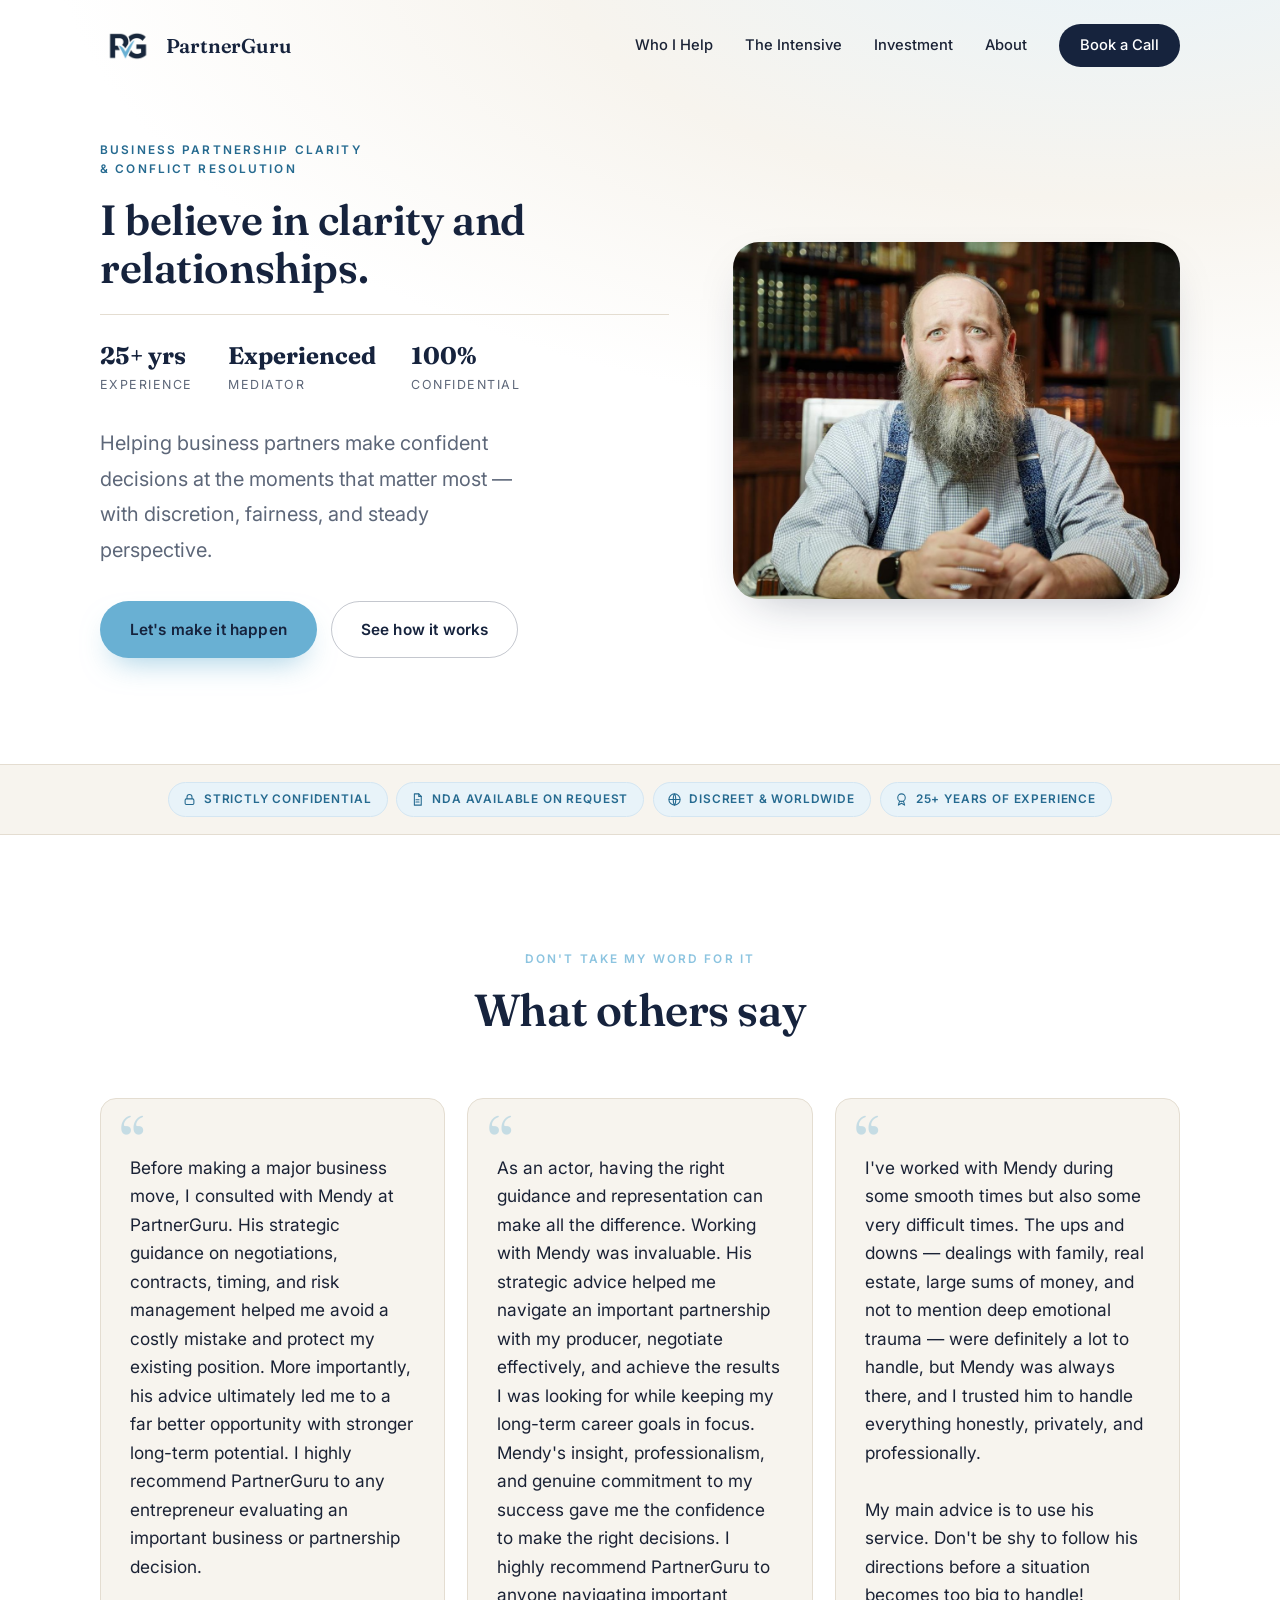
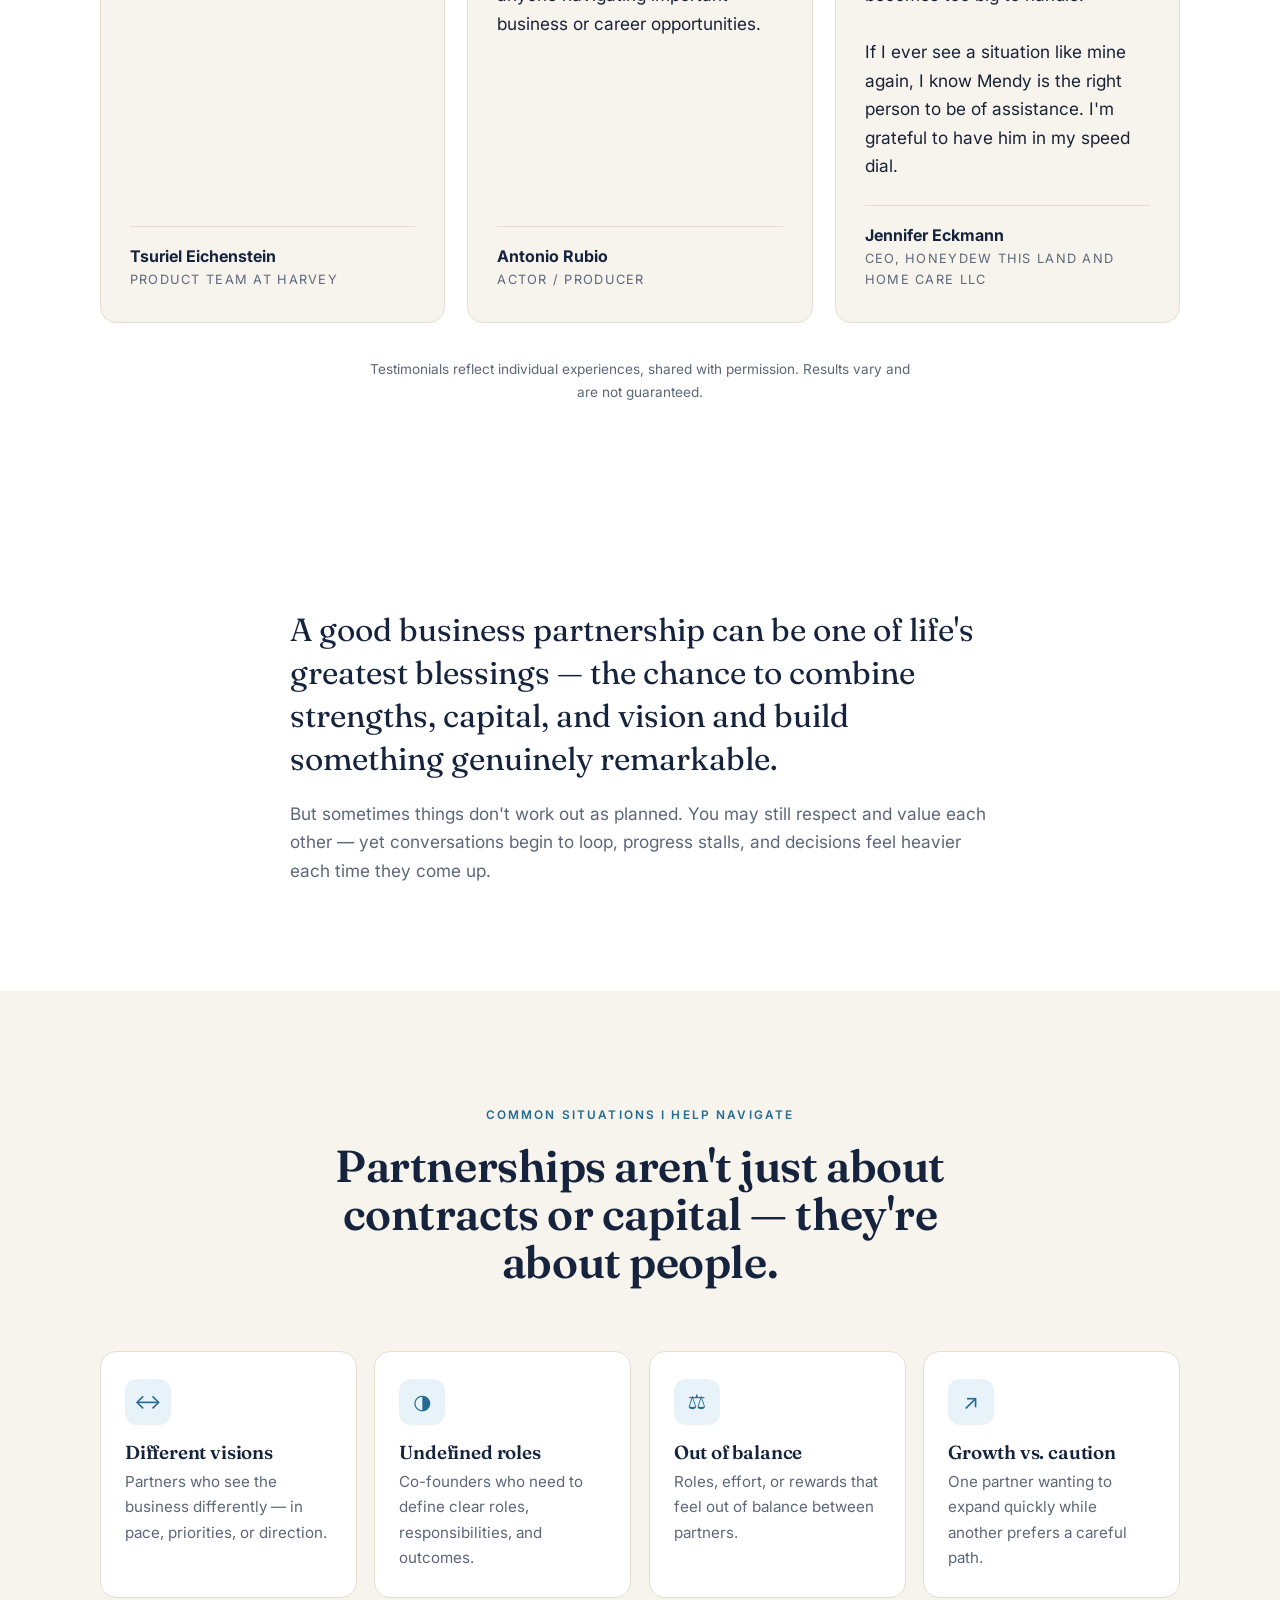
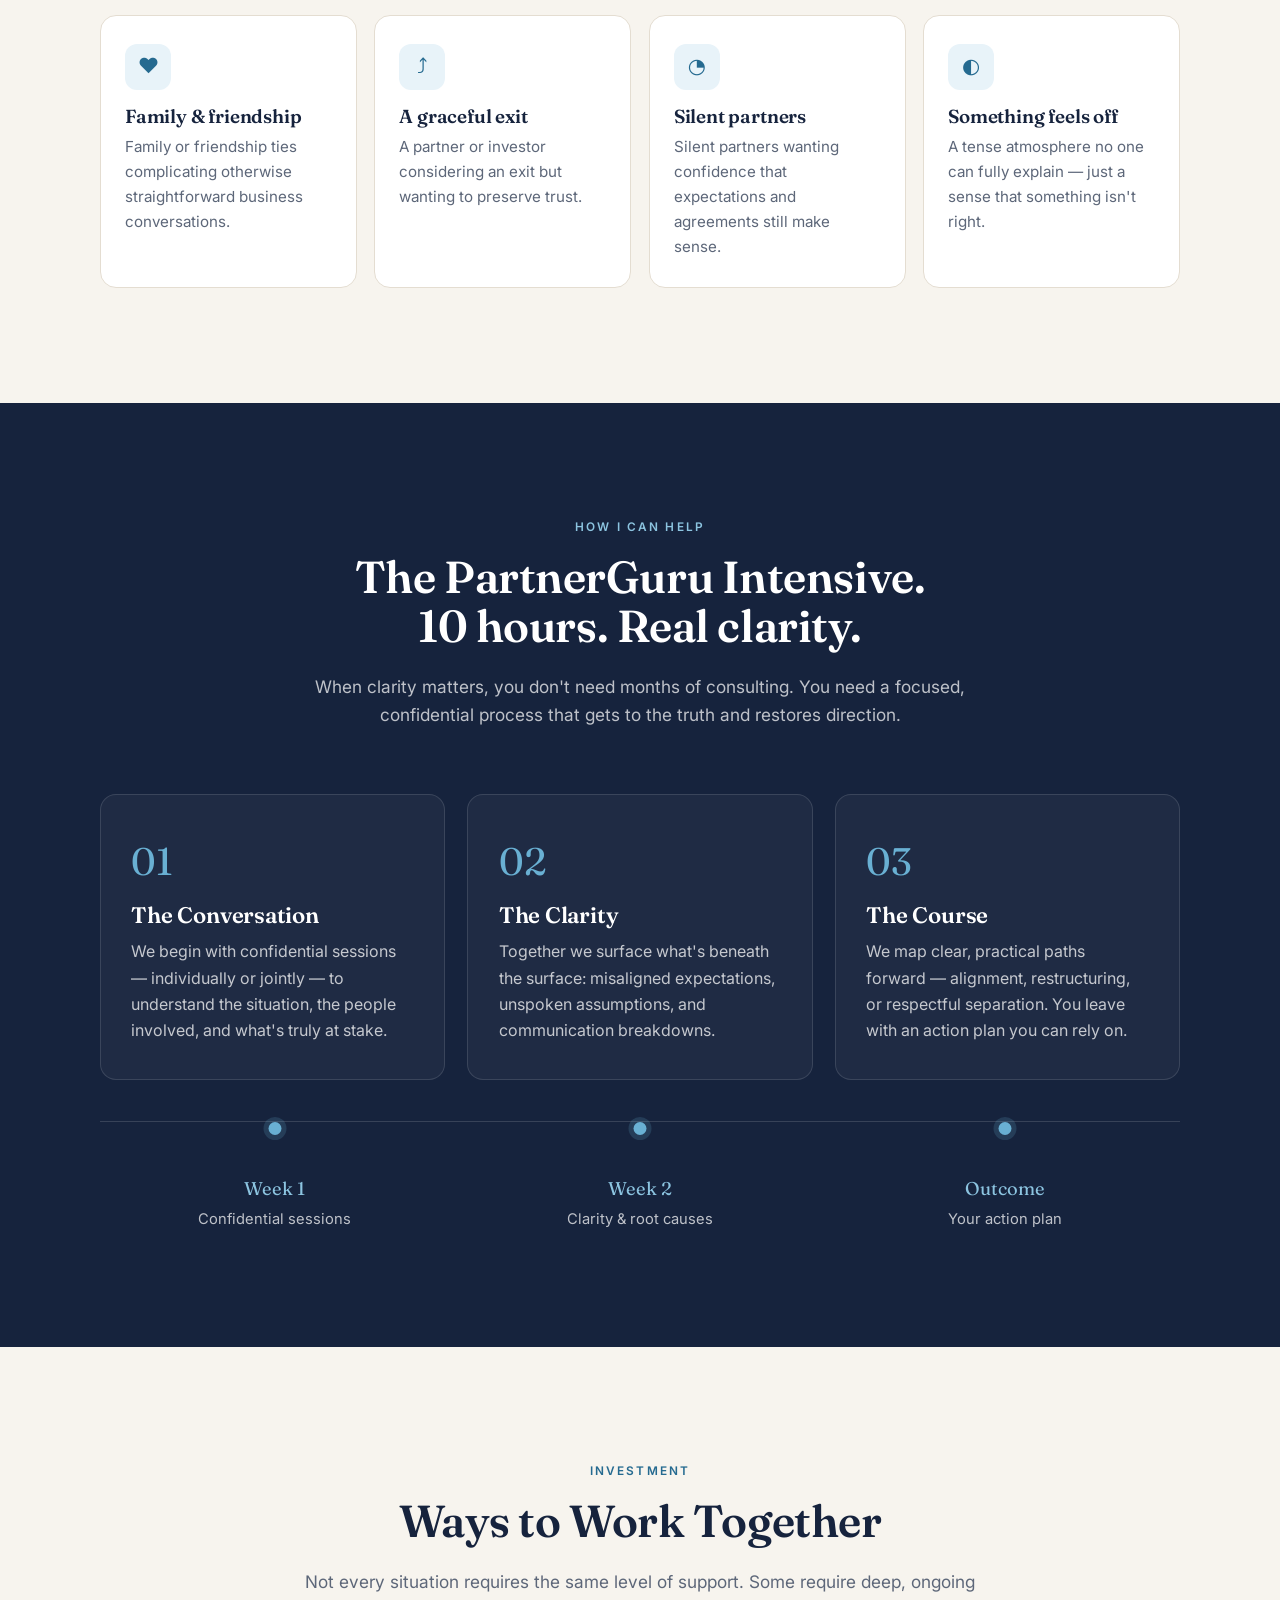
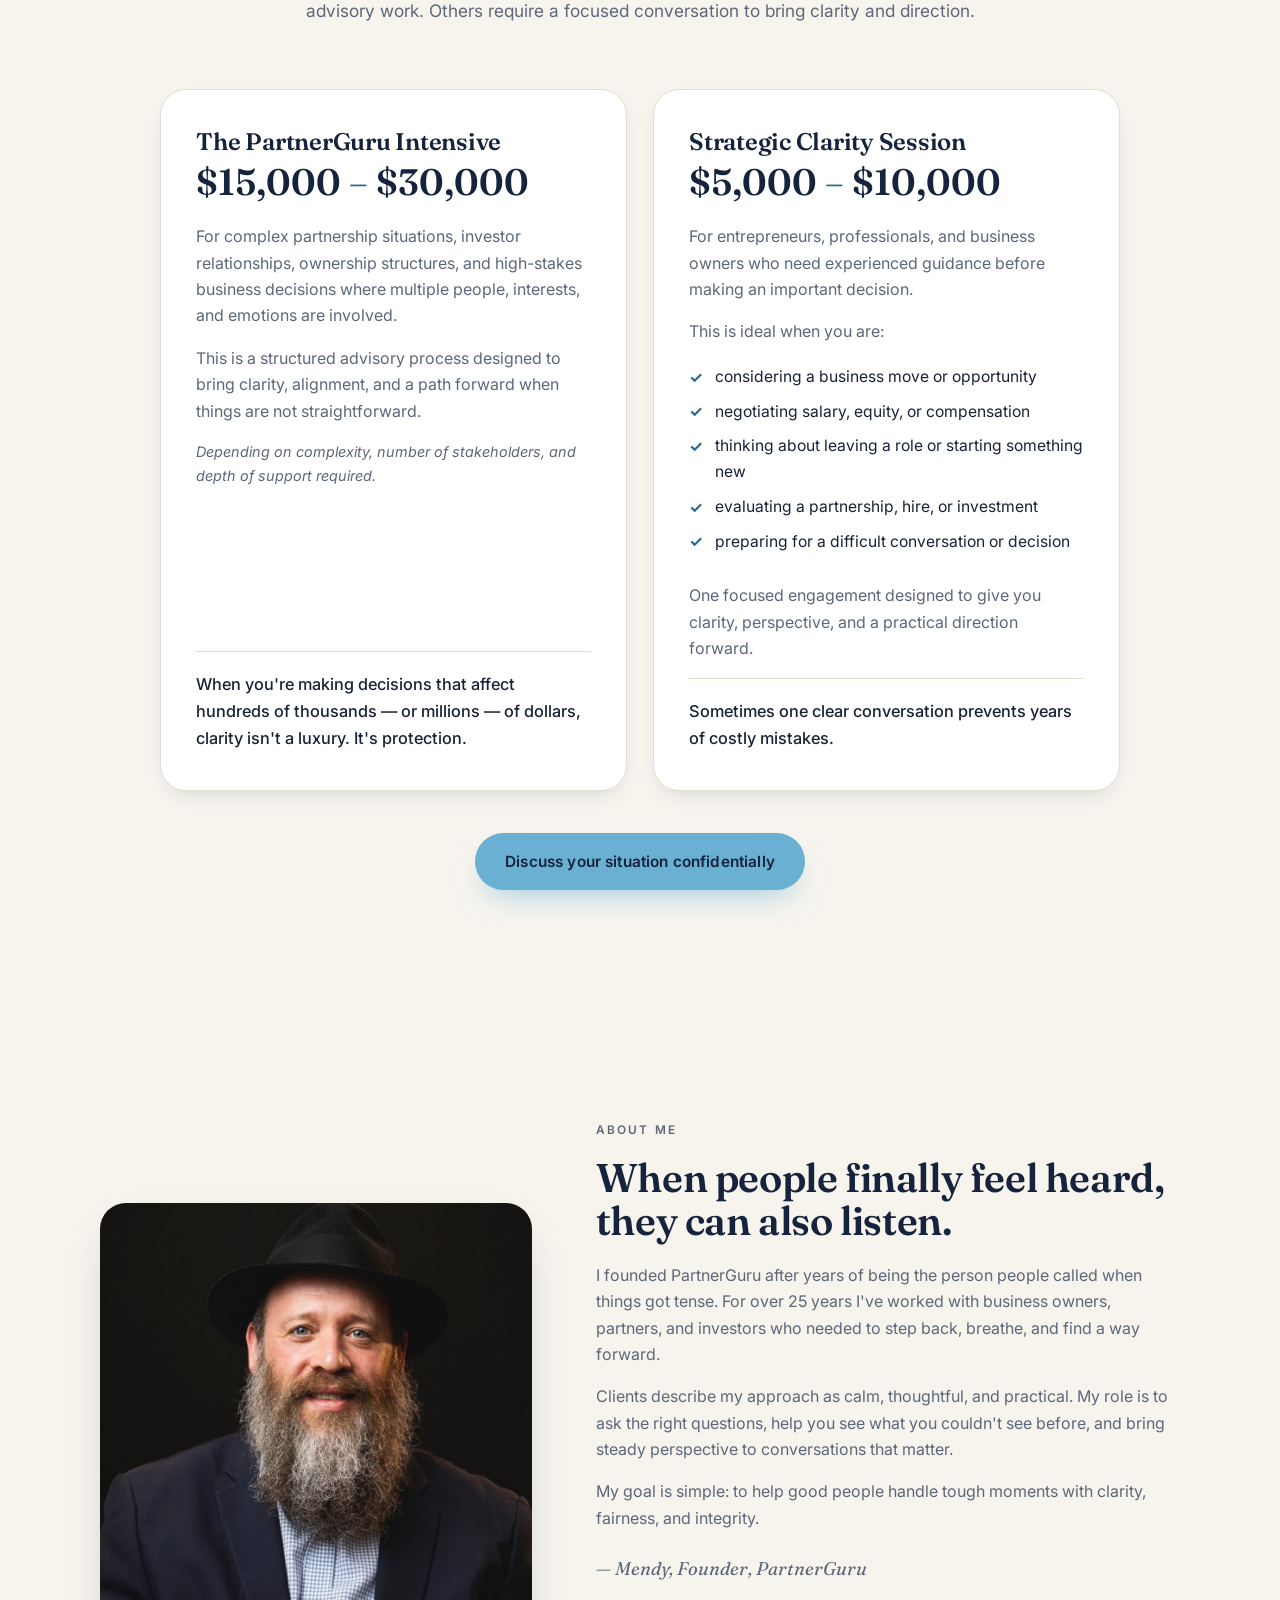
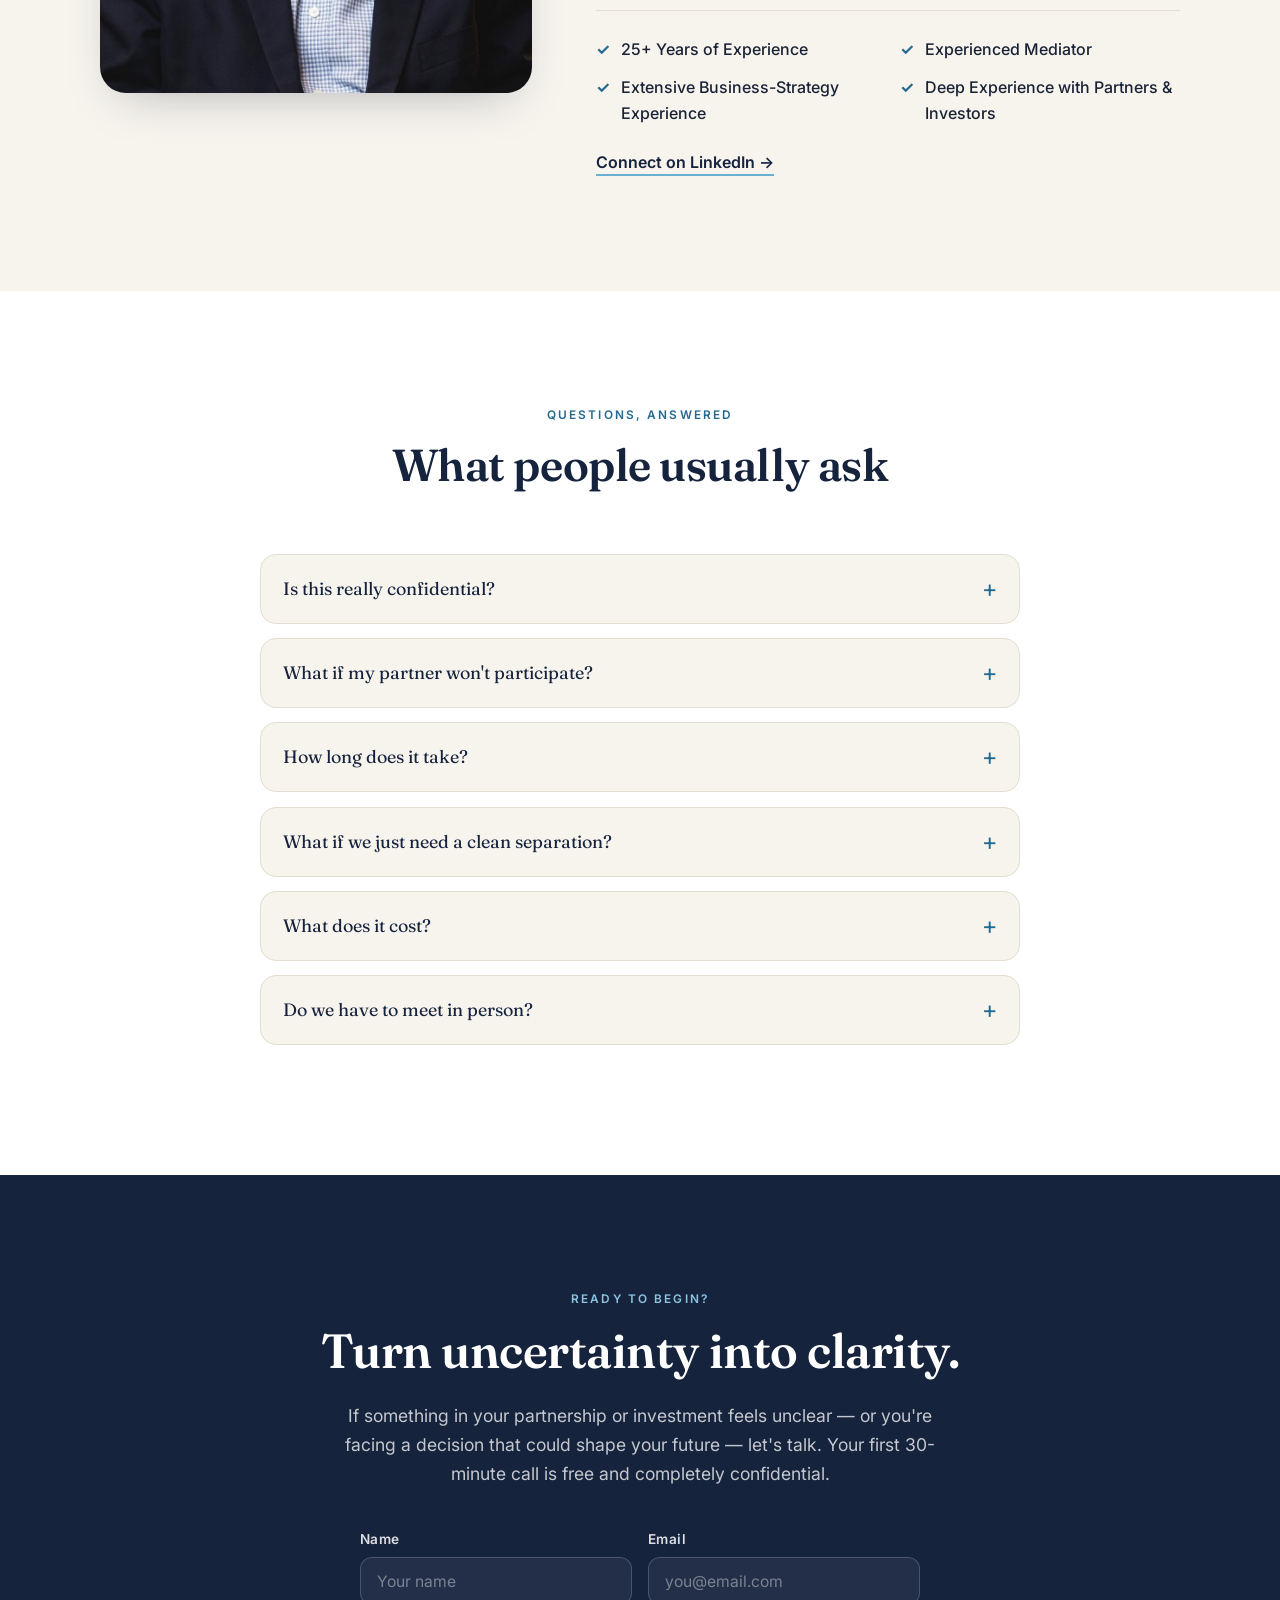
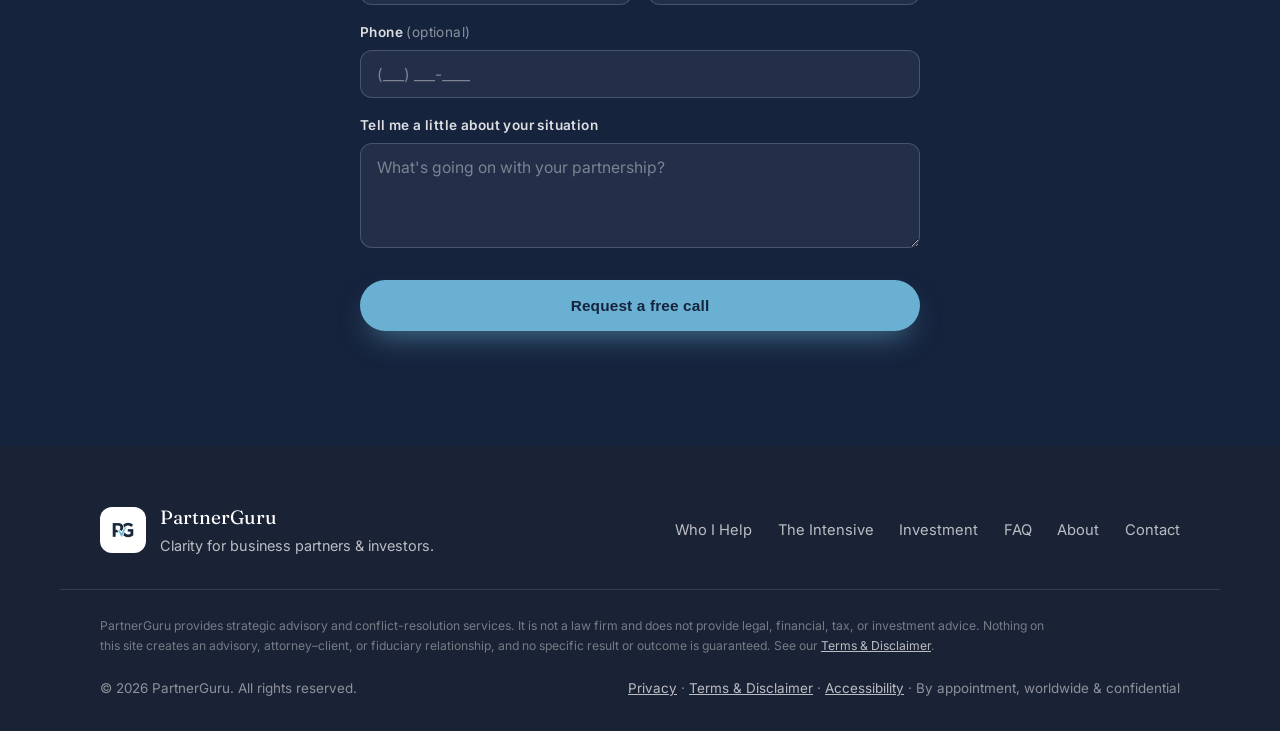
==== index.html @ df3e2388 "Activate Web3Forms contact form key" ====
<!DOCTYPE html>
<html lang="en">
<head>
  <meta charset="UTF-8" />
  <meta name="viewport" content="width=device-width, initial-scale=1.0" />
  <title>PartnerGuru | Business Partnership Clarity &amp; Conflict Resolution</title>
  <meta name="description" content="PartnerGuru helps business partners and investors find clarity at critical moments. A confidential 10-hour intensive to realign, restructure, or separate with respect." />

  <meta name="theme-color" content="#16233d" />
  <meta name="author" content="Mendy Chanin" />

  <!-- Open Graph / social sharing -->
  <meta property="og:title" content="PartnerGuru | Business Partnership Clarity" />
  <meta property="og:description" content="Helping business partners make confident decisions at critical moments." />
  <meta property="og:type" content="website" />
  <meta property="og:image" content="assets/photo.jpeg" />
  <meta name="twitter:card" content="summary_large_image" />
  <meta name="twitter:title" content="PartnerGuru | Business Partnership Clarity" />
  <meta name="twitter:description" content="Helping business partners make confident decisions at critical moments." />
  <meta name="twitter:image" content="assets/photo.jpeg" />

  <!-- Favicons -->
  <link rel="icon" type="image/svg+xml" href="assets/favicon.svg" />
  <link rel="icon" type="image/png" sizes="32x32" href="assets/favicon-32.png" />
  <link rel="apple-touch-icon" href="assets/apple-touch-icon.png" />

  <!-- Structured data: helps Google understand the business -->
  <script type="application/ld+json">
  {
    "@context": "https://schema.org",
    "@type": "ProfessionalService",
    "name": "PartnerGuru",
    "description": "Confidential business-partnership clarity and conflict-resolution consulting. A focused 10-hour intensive to realign, restructure, or separate with respect.",
    "founder": { "@type": "Person", "name": "Mendy Chanin", "jobTitle": "Founder & Certified Mediator" },
    "areaServed": "Worldwide",
    "priceRange": "$15,000 - $30,000",
    "knowsAbout": ["Business partnership mediation", "Conflict resolution", "Co-founder disputes", "Partner buyouts", "Business strategy"],
    "sameAs": ["https://www.linkedin.com/in/mendy-chanin-96496431/"]
  }
  </script>

  <!-- Fonts -->
  <link rel="preconnect" href="https://fonts.googleapis.com" />
  <link rel="preconnect" href="https://fonts.gstatic.com" crossorigin />
  <link href="https://fonts.googleapis.com/css2?family=Fraunces:opsz,wght@9..144,400;9..144,500;9..144,600;9..144,700&family=Inter:wght@400;500;600;700&display=swap" rel="stylesheet" />

  <link rel="stylesheet" href="styles.css" />
</head>
<body>

  <a href="#top" class="skip-link">Skip to content</a>

  <!-- ===== Header ===== -->
  <header class="site-header" id="header">
    <div class="container header-inner">
      <a href="#top" class="brand" aria-label="PartnerGuru home">
        <img src="assets/logo.png" alt="PartnerGuru logo" class="brand-mark" />
        <span class="brand-name">PartnerGuru</span>
      </a>

      <nav class="nav" id="nav" aria-label="Primary">
        <a href="#situations">Who I Help</a>
        <a href="#process">The Intensive</a>
        <a href="#investment">Investment</a>
        <a href="#about">About</a>
        <a href="#contact" class="nav-cta">Book a Call</a>
      </nav>

      <button class="nav-toggle" id="navToggle" aria-label="Open menu" aria-expanded="false">
        <span></span><span></span><span></span>
      </button>
    </div>
  </header>

  <div class="nav-backdrop" id="navBackdrop" aria-hidden="true"></div>

  <main id="top" tabindex="-1">

    <!-- ===== Hero ===== -->
    <section class="hero">
      <div class="container hero-grid">
        <div class="hero-copy reveal">
          <p class="eyebrow">Business Partnership Clarity<br />&amp; Conflict Resolution</p>
          <h1>I believe in clarity<br class="br-sm" /> and <br class="br-lg" />relationships.</h1>
          <ul class="hero-trust">
            <li><strong>25+ yrs</strong><span>Experience</span></li>
            <li><strong>Experienced</strong><span>Mediator</span></li>
            <li><strong>100%</strong><span>Confidential</span></li>
          </ul>
          <p class="lede">Helping business partners make confident decisions at the moments that matter most — with discretion, fairness, and steady perspective.</p>
          <div class="hero-actions">
            <a href="#contact" class="btn btn-primary">Let's make it happen</a>
            <a href="#process" class="btn btn-ghost">See how it works</a>
          </div>
        </div>

        <div class="hero-media reveal">
          <div class="hero-photo">
            <img src="assets/photo.jpeg" alt="Mendy, founder of PartnerGuru" />
          </div>
        </div>
      </div>
    </section>

    <!-- ===== Trust strip ===== -->
    <section class="assurance">
      <div class="container assurance-inner reveal">
        <span class="assurance-item">
          <svg viewBox="0 0 24 24" fill="none" aria-hidden="true"><rect x="5" y="11" width="14" height="9" rx="2" stroke="currentColor" stroke-width="1.7"/><path d="M8 11V8a4 4 0 0 1 8 0v3" stroke="currentColor" stroke-width="1.7"/></svg>
          Strictly confidential
        </span>
        <span class="assurance-item">
          <svg viewBox="0 0 24 24" fill="none" aria-hidden="true"><path d="M7 3h7l4 4v14H7z" stroke="currentColor" stroke-width="1.7" stroke-linejoin="round"/><path d="M14 3v4h4M9.5 12.5h5M9.5 16h5" stroke="currentColor" stroke-width="1.7" stroke-linecap="round"/></svg>
          NDA available on request
        </span>
        <span class="assurance-item">
          <svg viewBox="0 0 24 24" fill="none" aria-hidden="true"><circle cx="12" cy="12" r="9" stroke="currentColor" stroke-width="1.7"/><path d="M3 12h18M12 3c2.6 2.7 2.6 15.3 0 18M12 3c-2.6 2.7-2.6 15.3 0 18" stroke="currentColor" stroke-width="1.7"/></svg>
          Discreet &amp; worldwide
        </span>
        <span class="assurance-item">
          <svg viewBox="0 0 24 24" fill="none" aria-hidden="true"><circle cx="12" cy="9" r="6" stroke="currentColor" stroke-width="1.7"/><path d="M9 14.2l-2 6.8 5-3 5 3-2-6.8" stroke="currentColor" stroke-width="1.7" stroke-linejoin="round"/></svg>
          25+ years of experience
        </span>
      </div>
    </section>

    <!-- ===== Testimonials ===== -->
    <section class="testimonials section">
      <div class="container">
        <div class="section-head reveal">
          <p class="eyebrow light">Don't take my word for it</p>
          <h2>What others say</h2>
        </div>
        <div class="quotes">
          <figure class="quote reveal">
            <blockquote>Before making a major business move, I consulted with Mendy at PartnerGuru. His strategic guidance on negotiations, contracts, timing, and risk management helped me avoid a costly mistake and protect my existing position. More importantly, his advice ultimately led me to a far better opportunity with stronger long-term potential. I highly recommend PartnerGuru to any entrepreneur evaluating an important business or partnership decision.</blockquote>
            <figcaption><strong>Tsuriel Eichenstein</strong><span>Product Team at Harvey</span></figcaption>
          </figure>
          <figure class="quote reveal">
            <blockquote>As an actor, having the right guidance and representation can make all the difference. Working with Mendy was invaluable. His strategic advice helped me navigate an important partnership with my producer, negotiate effectively, and achieve the results I was looking for while keeping my long-term career goals in focus. Mendy's insight, professionalism, and genuine commitment to my success gave me the confidence to make the right decisions. I highly recommend PartnerGuru to anyone navigating important business or career opportunities.</blockquote>
            <figcaption><strong>Antonio Rubio</strong><span>Actor / Producer</span></figcaption>
          </figure>
          <figure class="quote reveal">
            <blockquote>I've worked with Mendy during some smooth times but also some very difficult times. The ups and downs — dealings with family, real estate, large sums of money, and not to mention deep emotional trauma — were definitely a lot to handle, but Mendy was always there, and I trusted him to handle everything honestly, privately, and professionally.<br /><br />My main advice is to use his service. Don't be shy to follow his directions before a situation becomes too big to handle!<br /><br />If I ever see a situation like mine again, I know Mendy is the right person to be of assistance. I'm grateful to have him in my speed dial.</blockquote>
            <figcaption><strong>Jennifer Eckmann</strong><span>CEO, Honeydew This Land and Home Care LLC</span></figcaption>
          </figure>
        </div>
        <p class="quotes-note">Testimonials reflect individual experiences, shared with permission. Results vary and are not guaranteed.</p>
      </div>
    </section>

    <!-- ===== Intro ===== -->
    <section class="intro">
      <div class="container narrow reveal">
        <p class="intro-lead">A good business partnership can be one of life's greatest blessings — the chance to combine strengths, capital, and vision and build something genuinely remarkable.</p>
        <p>But sometimes things don't work out as planned. You may still respect and value each other — yet conversations begin to loop, progress stalls, and decisions feel heavier each time they come up.</p>
      </div>
    </section>

    <!-- ===== Situations ===== -->
    <section class="situations section" id="situations">
      <div class="container">
        <div class="section-head reveal">
          <p class="eyebrow">Common situations I help navigate</p>
          <h2>Partnerships aren't just about contracts or capital — they're about people.</h2>
        </div>

        <div class="cards">
          <article class="card reveal">
            <div class="card-icon">↔</div>
            <h3>Different visions</h3>
            <p>Partners who see the business differently — in pace, priorities, or direction.</p>
          </article>
          <article class="card reveal">
            <div class="card-icon">◑</div>
            <h3>Undefined roles</h3>
            <p>Co-founders who need to define clear roles, responsibilities, and outcomes.</p>
          </article>
          <article class="card reveal">
            <div class="card-icon">⚖</div>
            <h3>Out of balance</h3>
            <p>Roles, effort, or rewards that feel out of balance between partners.</p>
          </article>
          <article class="card reveal">
            <div class="card-icon">↗</div>
            <h3>Growth vs. caution</h3>
            <p>One partner wanting to expand quickly while another prefers a careful path.</p>
          </article>
          <article class="card reveal">
            <div class="card-icon">♥</div>
            <h3>Family &amp; friendship</h3>
            <p>Family or friendship ties complicating otherwise straightforward business conversations.</p>
          </article>
          <article class="card reveal">
            <div class="card-icon">⤴</div>
            <h3>A graceful exit</h3>
            <p>A partner or investor considering an exit but wanting to preserve trust.</p>
          </article>
          <article class="card reveal">
            <div class="card-icon">◔</div>
            <h3>Silent partners</h3>
            <p>Silent partners wanting confidence that expectations and agreements still make sense.</p>
          </article>
          <article class="card reveal">
            <div class="card-icon">◐</div>
            <h3>Something feels off</h3>
            <p>A tense atmosphere no one can fully explain — just a sense that something isn't right.</p>
          </article>
        </div>
      </div>
    </section>

    <!-- ===== Process / Intensive ===== -->
    <section class="process section" id="process">
      <div class="container">
        <div class="section-head reveal">
          <p class="eyebrow light">How I can help</p>
          <h2>The PartnerGuru Intensive.<br />10 hours. Real clarity.</h2>
          <p class="section-sub">When clarity matters, you don't need months of consulting. You need a focused, confidential process that gets to the truth and restores direction.</p>
        </div>

        <div class="steps">
          <article class="step reveal">
            <span class="step-num">01</span>
            <h3>The Conversation</h3>
            <p>We begin with confidential sessions — individually or jointly — to understand the situation, the people involved, and what's truly at stake.</p>
          </article>
          <article class="step reveal">
            <span class="step-num">02</span>
            <h3>The Clarity</h3>
            <p>Together we surface what's beneath the surface: misaligned expectations, unspoken assumptions, and communication breakdowns.</p>
          </article>
          <article class="step reveal">
            <span class="step-num">03</span>
            <h3>The Course</h3>
            <p>We map clear, practical paths forward — alignment, restructuring, or respectful separation. You leave with an action plan you can rely on.</p>
          </article>
        </div>

        <ol class="timeline reveal" aria-label="What to expect">
          <li><span class="timeline-when">Week 1</span><span class="timeline-what">Confidential sessions</span></li>
          <li><span class="timeline-when">Week 2</span><span class="timeline-what">Clarity &amp; root causes</span></li>
          <li><span class="timeline-when">Outcome</span><span class="timeline-what">Your action plan</span></li>
        </ol>
      </div>
    </section>

    <!-- ===== Investment / Ways to Work Together ===== -->
    <section class="investment section" id="investment">
      <div class="container">
        <div class="section-head reveal">
          <p class="eyebrow">Investment</p>
          <h2>Ways to Work Together</h2>
          <p class="section-sub">Not every situation requires the same level of support. Some require deep, ongoing advisory work. Others require a focused conversation to bring clarity and direction.</p>
        </div>
        <div class="tiers">
          <article class="tier reveal">
            <h3>The PartnerGuru Intensive</h3>
            <div class="tier-price">$15,000 <span>–</span> $30,000</div>
            <p>For complex partnership situations, investor relationships, ownership structures, and high-stakes business decisions where multiple people, interests, and emotions are involved.</p>
            <p>This is a structured advisory process designed to bring clarity, alignment, and a path forward when things are not straightforward.</p>
            <p class="tier-note">Depending on complexity, number of stakeholders, and depth of support required.</p>
            <p class="tier-line">When you're making decisions that affect hundreds of thousands — or millions — of dollars, clarity isn't a luxury. It's protection.</p>
          </article>
          <article class="tier reveal">
            <h3>Strategic Clarity Session</h3>
            <div class="tier-price">$5,000 <span>–</span> $10,000</div>
            <p>For entrepreneurs, professionals, and business owners who need experienced guidance before making an important decision.</p>
            <p>This is ideal when you are:</p>
            <ul class="tier-list">
              <li>considering a business move or opportunity</li>
              <li>negotiating salary, equity, or compensation</li>
              <li>thinking about leaving a role or starting something new</li>
              <li>evaluating a partnership, hire, or investment</li>
              <li>preparing for a difficult conversation or decision</li>
            </ul>
            <p>One focused engagement designed to give you clarity, perspective, and a practical direction forward.</p>
            <p class="tier-line">Sometimes one clear conversation prevents years of costly mistakes.</p>
          </article>
        </div>
        <div class="tiers-cta reveal">
          <a href="#contact" class="btn btn-primary">Discuss your situation confidentially</a>
        </div>
      </div>
    </section>

    <!-- ===== About ===== -->
    <section class="about section" id="about">
      <div class="container about-grid">
        <div class="about-photo reveal">
          <img src="assets/photo-two.jpeg" alt="Mendy Chanin, founder of PartnerGuru" />
        </div>
        <div class="about-copy reveal">
          <p class="eyebrow">About me</p>
          <h2>When people finally feel heard, they can also listen.</h2>
          <p>I founded PartnerGuru after years of being the person people called when things got tense. For over 25 years I've worked with business owners, partners, and investors who needed to step back, breathe, and find a way forward.</p>
          <p>Clients describe my approach as calm, thoughtful, and practical. My role is to ask the right questions, help you see what you couldn't see before, and bring steady perspective to conversations that matter.</p>
          <p>My goal is simple: to help good people handle tough moments with clarity, fairness, and integrity.</p>
          <p class="signature">— Mendy, Founder, PartnerGuru</p>

          <ul class="credentials">
            <li>25+ Years of Experience</li>
            <li>Experienced Mediator</li>
            <li>Extensive Business-Strategy Experience</li>
            <li>Deep Experience with Partners &amp; Investors</li>
          </ul>
          <a href="https://www.linkedin.com/in/mendy-chanin-96496431/" class="linkedin-link" target="_blank" rel="noopener">Connect on LinkedIn →</a>
        </div>
      </div>
    </section>

    <!-- ===== FAQ ===== -->
    <section class="faq section" id="faq">
      <div class="container">
        <div class="section-head reveal">
          <p class="eyebrow">Questions, answered</p>
          <h2>What people usually ask</h2>
        </div>
        <div class="faq-list reveal">
          <details class="faq-item">
            <summary>Is this really confidential?</summary>
            <p>Completely. Every conversation, document, and detail stays private. Discretion is the foundation of this work, and I'm glad to sign an NDA before we begin.</p>
          </details>
          <details class="faq-item">
            <summary>What if my partner won't participate?</summary>
            <p>That's common, and it's okay. We can begin with just you to get clarity on your position and options. Often, once one person engages thoughtfully, the other becomes willing to as well.</p>
          </details>
          <details class="faq-item">
            <summary>How long does it take?</summary>
            <p>The Intensive is a focused 10 hours, typically spread over about two weeks — confidential sessions first, then clarity, then a clear action plan. No drawn-out, open-ended consulting.</p>
          </details>
          <details class="faq-item">
            <summary>What if we just need a clean separation?</summary>
            <p>A respectful exit is one of the most valuable outcomes I help with — separating with clarity, fairness, and the relationship and reputation intact, rather than through a costly fight.</p>
          </details>
          <details class="faq-item">
            <summary>What does it cost?</summary>
            <p>The Intensive ranges from $15,000 to $30,000 depending on complexity and the number of people involved. When decisions affect hundreds of thousands — or millions — clarity is protection, not an expense.</p>
          </details>
          <details class="faq-item">
            <summary>Do we have to meet in person?</summary>
            <p>No. The work is done wherever it's most comfortable and discreet for you — in person or fully remote. Clients work with me worldwide.</p>
          </details>
        </div>
      </div>
    </section>

    <!-- ===== Contact / CTA ===== -->
    <section class="contact section" id="contact">
      <div class="container narrow reveal">
        <p class="eyebrow light">Ready to begin?</p>
        <h2>Turn uncertainty into clarity.</h2>
        <p class="contact-sub">If something in your partnership or investment feels unclear — or you're facing a decision that could shape your future — let's talk. Your first 30-minute call is free and completely confidential.</p>

        <form class="contact-form" id="contactForm" method="POST">
          <input type="hidden" name="access_key" value="3106eacb-1922-40fb-bf58-6ef650ca9e7f" />
          <input type="hidden" name="subject" value="New PartnerGuru inquiry" />
          <input type="hidden" name="from_name" value="PartnerGuru website" />
          <p class="hp-field" aria-hidden="true"><label>Leave this field empty if you're human:<input type="checkbox" name="botcheck" tabindex="-1" autocomplete="off" /></label></p>
          <div class="field-row">
            <label>Name
              <input type="text" name="name" required placeholder="Your name" />
            </label>
            <label>Email
              <input type="email" name="email" required placeholder="you@email.com" />
            </label>
          </div>
          <label>Phone <span class="opt">(optional)</span>
            <input type="tel" name="phone" placeholder="(___) ___-____" />
          </label>
          <label>Tell me a little about your situation
            <textarea name="message" rows="4" placeholder="What's going on with your partnership?"></textarea>
          </label>
          <button type="submit" class="btn btn-primary btn-block">Request a free call</button>
        </form>
      </div>
    </section>
  </main>

  <!-- ===== Sticky mobile call-to-action ===== -->
  <a href="#contact" class="mobile-cta" id="mobileCta">Book your free call →</a>

  <!-- ===== Footer ===== -->
  <footer class="site-footer">
    <div class="container footer-inner">
      <div class="footer-brand">
        <img src="assets/logo.png" alt="PartnerGuru" class="footer-mark" />
        <div>
          <p class="footer-name">PartnerGuru</p>
          <p class="footer-tag">Clarity for business partners &amp; investors.</p>
        </div>
      </div>
      <nav class="footer-nav" aria-label="Footer">
        <a href="#situations">Who I Help</a>
        <a href="#process">The Intensive</a>
        <a href="#investment">Investment</a>
        <a href="#faq">FAQ</a>
        <a href="#about">About</a>
        <a href="#contact">Contact</a>
      </nav>
    </div>
    <div class="container footer-bottom">
      <p class="footer-disclaimer">PartnerGuru provides strategic advisory and conflict-resolution services. It is not a law firm and does not provide legal, financial, tax, or investment advice. Nothing on this site creates an advisory, attorney–client, or fiduciary relationship, and no specific result or outcome is guaranteed. See our <a href="terms.html">Terms &amp; Disclaimer</a>.</p>
      <div class="footer-legal">
        <p>&copy; <span id="year"></span> PartnerGuru. All rights reserved.</p>
        <p><a href="privacy.html">Privacy</a> · <a href="terms.html">Terms &amp; Disclaimer</a> · <a href="accessibility.html">Accessibility</a> · By appointment, worldwide &amp; confidential</p>
      </div>
    </div>
  </footer>

  <script src="script.js"></script>
</body>
</html>
---- styles.css ----
/* ===================================================================
   PartnerGuru — styles.css
   Palette: deep navy + warm gold accent + warm paper
=================================================================== */

:root {
  --navy:    #16233d;
  --navy-2:  #1d3052;
  --ink:     #1a2235;
  --blue:      #69b0d3;
  --blue-2:    #8cc4e0;
  --blue-deep: #256a90;
  --blue-tint: #e8f3f9;
  --paper:   #ffffff;
  --cream:   #f7f4ee;
  --cream-2: #efe9df;
  --muted:   #5d6779;
  --line:    #e4ddd1;
  --radius:  16px;
  --radius-lg: 26px;
  --shadow:  0 18px 50px -22px rgba(22, 35, 61, 0.35);
  --shadow-sm: 0 8px 24px -14px rgba(22, 35, 61, 0.30);
  --maxw: 1160px;
  --ease: cubic-bezier(0.22, 1, 0.36, 1);
}

* { box-sizing: border-box; }

html { scroll-behavior: smooth; }

/* ---------- Accessibility ---------- */
.skip-link {
  position: absolute;
  left: 50%;
  transform: translateX(-50%) translateY(-120%);
  top: 0.6rem;
  z-index: 200;
  background: var(--navy);
  color: #fff;
  padding: 0.7rem 1.3rem;
  border-radius: 0 0 12px 12px;
  font-weight: 600;
  transition: transform 0.2s var(--ease);
}
.skip-link:focus { transform: translateX(-50%) translateY(0); outline: 3px solid var(--blue); }

:focus-visible {
  outline: 3px solid var(--blue-deep);
  outline-offset: 2px;
  border-radius: 4px;
}
/* On dark sections, use a lighter focus ring for visibility */
.process :focus-visible,
.contact :focus-visible,
.site-footer :focus-visible,
.about-card :focus-visible { outline-color: var(--blue-2); }
main:focus { outline: none; }

body {
  margin: 0;
  font-family: "Inter", system-ui, -apple-system, sans-serif;
  color: var(--ink);
  background: var(--paper);
  line-height: 1.65;
  -webkit-font-smoothing: antialiased;
  text-rendering: optimizeLegibility;
}

h1, h2, h3 {
  font-family: "Fraunces", Georgia, serif;
  font-weight: 600;
  line-height: 1.08;
  letter-spacing: -0.01em;
  color: var(--navy);
  margin: 0 0 0.5em;
}

p { margin: 0 0 1rem; }

a { color: inherit; text-decoration: none; }

img { max-width: 100%; display: block; }

.container {
  width: 100%;
  max-width: var(--maxw);
  margin: 0 auto;
  padding: 0 clamp(1.2rem, 4vw, 2.5rem);
}

.container.narrow { max-width: 780px; }

.section { padding: clamp(4rem, 9vw, 7.5rem) 0; }

.eyebrow {
  text-transform: uppercase;
  letter-spacing: 0.18em;
  font-size: 0.74rem;
  font-weight: 600;
  color: var(--blue-deep);
  margin: 0 0 1rem;
}
.eyebrow.light { color: var(--blue-2); }

/* ---------- Buttons ---------- */
.btn {
  display: inline-flex;
  align-items: center;
  justify-content: center;
  gap: 0.5rem;
  padding: 0.95rem 1.8rem;
  border-radius: 999px;
  font-weight: 600;
  font-size: 0.96rem;
  letter-spacing: 0.01em;
  cursor: pointer;
  border: 1px solid transparent;
  transition: transform 0.25s var(--ease), box-shadow 0.25s var(--ease),
              background 0.25s var(--ease), color 0.25s var(--ease);
}
.btn-primary {
  background: var(--blue);
  color: var(--navy);
  box-shadow: 0 14px 30px -12px rgba(105, 176, 211, 0.65);
}
.btn-primary:hover { background: var(--blue-2); transform: translateY(-2px); }
.btn-ghost {
  background: transparent;
  border-color: rgba(22, 35, 61, 0.25);
  color: var(--navy);
}
.btn-ghost:hover { border-color: var(--navy); transform: translateY(-2px); }
.btn-block { width: 100%; }

/* ---------- Header ---------- */
.site-header {
  position: fixed;
  inset: 0 0 auto 0;
  z-index: 100;
  padding: 1.1rem 0;
  transition: background 0.3s var(--ease), box-shadow 0.3s var(--ease), padding 0.3s var(--ease);
}
.site-header.scrolled {
  background: rgba(255, 255, 255, 0.85);
  backdrop-filter: saturate(180%) blur(14px);
  box-shadow: 0 1px 0 var(--line);
  padding: 0.65rem 0;
}
.header-inner { display: flex; align-items: center; justify-content: space-between; }

.brand { display: flex; align-items: center; gap: 0.6rem; }
.brand-mark { width: 56px; height: 56px; object-fit: contain; transition: width 0.3s var(--ease), height 0.3s var(--ease); }
.site-header.scrolled .brand-mark { width: 46px; height: 46px; }
.brand-name {
  font-family: "Fraunces", serif;
  font-weight: 600;
  font-size: 1.3rem;
  letter-spacing: -0.01em;
  color: var(--navy);
}
.brand-name {
  font-family: "Fraunces", serif;
  font-weight: 600;
  font-size: 1.25rem;
  color: var(--navy);
  letter-spacing: -0.01em;
}

.nav { display: flex; align-items: center; gap: 2rem; }
.nav a {
  font-size: 0.92rem;
  font-weight: 500;
  color: var(--ink);
  position: relative;
  transition: color 0.2s;
}
.nav a:not(.nav-cta)::after {
  content: "";
  position: absolute;
  left: 0; bottom: -6px;
  width: 0; height: 2px;
  background: var(--blue);
  transition: width 0.3s var(--ease);
}
.nav a:not(.nav-cta):hover::after { width: 100%; }
.nav .nav-cta {
  background: var(--navy);
  color: #fff;
  padding: 0.6rem 1.3rem;
  border-radius: 999px;
  transition: background 0.25s, transform 0.25s;
}
.nav .nav-cta:hover { background: var(--navy-2); transform: translateY(-1px); }

.nav-backdrop {
  position: fixed;
  inset: 0;
  background: rgba(16, 35, 61, 0.45);
  opacity: 0;
  visibility: hidden;
  transition: opacity 0.3s var(--ease), visibility 0.3s var(--ease);
  z-index: 95;
}
.nav-backdrop.show { opacity: 1; visibility: visible; }
@media (min-width: 761px) { .nav-backdrop { display: none; } }
body.menu-open { overflow: hidden; }

.nav-toggle {
  display: none;
  flex-direction: column;
  gap: 5px;
  background: none;
  border: 0;
  cursor: pointer;
  padding: 8px;
}
.nav-toggle span {
  width: 26px; height: 2px;
  background: var(--navy);
  border-radius: 2px;
  transition: transform 0.3s var(--ease), opacity 0.3s;
}
.nav-toggle.open span:nth-child(1) { transform: translateY(7px) rotate(45deg); }
.nav-toggle.open span:nth-child(2) { opacity: 0; }
.nav-toggle.open span:nth-child(3) { transform: translateY(-7px) rotate(-45deg); }

/* ---------- Hero ---------- */
.hero {
  position: relative;
  padding: clamp(6rem, 11vw, 9.5rem) 0 clamp(2.5rem, 5vw, 4.5rem);
  background:
    radial-gradient(120% 95% at 88% -10%, var(--blue-tint) 0%, var(--cream) 38%, var(--paper) 70%);
  overflow: hidden;
}
.hero-grid {
  display: grid;
  grid-template-columns: 1.12fr 0.88fr;
  gap: clamp(2rem, 5vw, 4.5rem);
  align-items: center;
}
.hero h1 {
  font-size: clamp(2.2rem, 3.3vw, 3.35rem);
  line-height: 1.15;
  margin-bottom: 1.3rem;
}
.hero h1 .br-sm { display: none; }
.hero-brand {
  font-family: "Fraunces", serif;
  font-weight: 600;
  font-size: clamp(1.5rem, 2.4vw, 1.9rem);
  letter-spacing: -0.01em;
  color: var(--navy);
  margin: 0 0 1.1rem;
  display: inline-flex;
  align-items: center;
  gap: 0.65rem;
}
.hero-brand::before,
.hero-brand::after {
  content: "";
  width: 26px;
  height: 3px;
  border-radius: 3px;
  background: var(--blue);
}
.hero-brand--caption {
  display: flex;
  justify-content: center;
  margin: 1.9rem 0 0;
}
.lede {
  font-size: clamp(1.05rem, 1.6vw, 1.25rem);
  line-height: 1.78;
  color: var(--muted);
  max-width: 34ch;
  margin-bottom: 2rem;
}
.hero-actions { display: flex; flex-wrap: wrap; gap: 0.9rem; margin-bottom: 2.6rem; }

.hero-trust {
  display: flex;
  flex-wrap: wrap;
  gap: 1rem 2.2rem;
  list-style: none;
  padding: 1.3rem 0 0;
  margin: 0 0 1.9rem;
  border-top: 1px solid var(--line);
}
.hero-trust li { display: flex; flex-direction: column; }
.hero-trust strong { font-family: "Fraunces", serif; font-size: 1.5rem; color: var(--navy); }
.hero-trust span { font-size: 0.78rem; text-transform: uppercase; letter-spacing: 0.12em; color: var(--muted); }

.hero-photo { position: relative; }
.hero-photo > img {
  width: 100%;
  border-radius: var(--radius-lg);
  box-shadow: var(--shadow);
  aspect-ratio: 4 / 3.2;
  object-fit: cover;
  object-position: center 25%;
}
.hero-photo-badge {
  position: absolute;
  bottom: -22px; left: -22px;
  width: 84px; height: 84px;
  background: #fff;
  border-radius: 20px;
  box-shadow: var(--shadow-sm);
  display: grid;
  place-items: center;
  padding: 14px;
}
.hero-photo-badge img { width: 100%; }

/* ---------- Intro ---------- */
.intro { padding: clamp(3.5rem, 7vw, 6rem) 0; background: var(--paper); }
.intro-lead {
  font-family: "Fraunces", serif;
  font-size: clamp(1.4rem, 2.6vw, 2rem);
  line-height: 1.35;
  color: var(--navy);
  margin-bottom: 1.2rem;
}
.intro p:not(.intro-lead) { color: var(--muted); font-size: 1.08rem; }

/* ---------- Section heads ---------- */
.section-head { max-width: 720px; margin: 0 auto clamp(2.5rem, 5vw, 4rem); text-align: center; }
.section-head h2 { font-size: clamp(1.8rem, 3.6vw, 2.8rem); }
.section-sub { color: var(--muted); font-size: 1.08rem; margin-top: 1rem; }

/* ---------- Situations cards ---------- */
.situations { background: var(--cream); }
.cards {
  display: grid;
  grid-template-columns: repeat(4, 1fr);
  gap: 1.1rem;
}
.card {
  background: #fff;
  border: 1px solid var(--line);
  border-radius: var(--radius);
  padding: 1.7rem 1.5rem;
  transition: transform 0.3s var(--ease), box-shadow 0.3s var(--ease), border-color 0.3s;
}
.card:hover { transform: translateY(-6px); box-shadow: var(--shadow); border-color: transparent; }
.card-icon {
  width: 46px; height: 46px;
  display: grid; place-items: center;
  border-radius: 12px;
  background: var(--blue-tint);
  color: var(--blue-deep);
  font-size: 1.3rem;
  margin-bottom: 1.1rem;
}
.card h3 { font-size: 1.18rem; margin-bottom: 0.4rem; }
.card p { color: var(--muted); font-size: 0.95rem; margin: 0; }

/* ---------- Process / Intensive ---------- */
.process { background: var(--navy); color: #fff; }
.process h2, .process .section-head h2 { color: #fff; }
.process .section-sub { color: rgba(255,255,255,0.72); }
.steps { display: grid; grid-template-columns: repeat(3, 1fr); gap: 1.4rem; }
.step {
  background: rgba(255, 255, 255, 0.04);
  border: 1px solid rgba(255, 255, 255, 0.12);
  border-radius: var(--radius);
  padding: 2.2rem 1.9rem;
  transition: transform 0.3s var(--ease), background 0.3s;
}
.step:hover { transform: translateY(-6px); background: rgba(255, 255, 255, 0.07); }
.step-num {
  font-family: "Fraunces", serif;
  font-size: 2.4rem;
  color: var(--blue);
  display: block;
  margin-bottom: 0.6rem;
}
.step h3 { color: #fff; font-size: 1.4rem; }
.step p { color: rgba(255, 255, 255, 0.74); margin: 0; }

/* ---------- Investment ---------- */
.investment { background: var(--cream); }
.tiers {
  display: grid;
  grid-template-columns: repeat(2, 1fr);
  gap: 1.6rem;
  max-width: 960px;
  margin: 0 auto;
  align-items: stretch;
}
.tier {
  background: #fff;
  border: 1px solid var(--line);
  border-radius: var(--radius-lg);
  padding: 2.4rem 2.2rem;
  display: flex;
  flex-direction: column;
  text-align: left;
  box-shadow: var(--shadow-sm);
  transition: transform 0.3s var(--ease), box-shadow 0.3s var(--ease);
}
.tier:hover { transform: translateY(-4px); box-shadow: var(--shadow); }
.tier h3 { font-size: 1.5rem; margin-bottom: 0.6rem; }
.tier-price {
  font-family: "Fraunces", serif;
  font-size: 2.3rem;
  font-weight: 600;
  color: var(--navy);
  line-height: 1;
  margin-bottom: 1.4rem;
}
.tier-price span { color: var(--blue-deep); font-weight: 400; }
.tier p { color: var(--muted); font-size: 1rem; margin: 0 0 1rem; }
.tier-list { list-style: none; padding: 0; margin: 0.2rem 0 1.2rem; }
.tier-list li { position: relative; padding-left: 1.6rem; color: var(--ink); margin-bottom: 0.55rem; font-size: 0.98rem; }
.tier-list li::before { content: "✓"; position: absolute; left: 0; top: 0.05rem; color: var(--blue-deep); font-weight: 700; }
.tier .tier-note { font-size: 0.9rem; font-style: italic; }
.tier .tier-line {
  margin: auto 0 0;
  padding-top: 1.2rem;
  border-top: 1px solid var(--line);
  color: var(--ink);
  font-weight: 500;
  font-size: 1.02rem;
}
.tiers-cta { text-align: center; margin-top: 2.6rem; }

/* ---------- Testimonials ---------- */
.testimonials { background: var(--paper); }
.quotes { display: grid; grid-template-columns: repeat(3, 1fr); gap: 1.4rem; }
.quote {
  background: var(--cream);
  border-radius: var(--radius);
  padding: 2rem 1.8rem;
  margin: 0;
  border: 1px solid var(--line);
  position: relative;
  display: flex;
  flex-direction: column;
}
.quote::before {
  content: "\201C";
  font-family: "Fraunces", serif;
  font-size: 4.5rem;
  line-height: 1;
  color: var(--blue);
  opacity: 0.35;
  position: absolute;
  top: 0.6rem; left: 1.2rem;
}
.quote blockquote {
  margin: 1.4rem 0 1.5rem;
  font-size: 1.08rem;
  color: var(--ink);
  position: relative;
  z-index: 1;
}
.quote figcaption { display: flex; flex-direction: column; margin-top: auto; border-top: 1px solid var(--line); padding-top: 1rem; }
.quote figcaption strong { color: var(--navy); }
.quote figcaption span { font-size: 0.8rem; text-transform: uppercase; letter-spacing: 0.1em; color: var(--muted); }
.quotes-note { text-align: center; font-size: 0.85rem; color: var(--muted); margin: 2.2rem auto 0; max-width: 62ch; }

/* ---------- About ---------- */
.about { background: var(--cream); }
.about-grid {
  display: grid;
  grid-template-columns: 0.85fr 1.15fr;
  gap: clamp(2rem, 5vw, 4.5rem);
  align-items: center;
}
.about-photo img {
  width: 100%;
  border-radius: var(--radius-lg);
  box-shadow: var(--shadow);
  aspect-ratio: 3 / 3.4;
  object-fit: cover;
  object-position: center 20%;
}
.about-copy h2 { font-size: clamp(1.7rem, 3.2vw, 2.5rem); margin-bottom: 1.2rem; }
.about-copy p { color: var(--muted); }
.signature {
  font-family: "Fraunces", serif;
  font-style: italic;
  font-size: 1.15rem;
  color: var(--navy);
  margin-top: 1.4rem;
}
.credentials {
  list-style: none;
  padding: 1.6rem 0 0;
  margin: 1.6rem 0 1.4rem;
  border-top: 1px solid var(--line);
  display: grid;
  grid-template-columns: repeat(2, 1fr);
  gap: 0.7rem 1.5rem;
}
.credentials li { position: relative; padding-left: 1.6rem; font-weight: 500; color: var(--ink); }
.credentials li::before {
  content: "✓";
  position: absolute; left: 0;
  color: var(--blue-deep);
  font-weight: 700;
}
.linkedin-link { color: var(--navy); font-weight: 600; border-bottom: 2px solid var(--blue); padding-bottom: 2px; }
.linkedin-link:hover { color: var(--blue-deep); }

/* ---------- Contact ---------- */
.contact { background: var(--navy); color: #fff; text-align: center; }
.contact h2 { color: #fff; font-size: clamp(1.9rem, 4vw, 3rem); }
.contact-sub { color: rgba(255,255,255,0.75); font-size: 1.1rem; max-width: 56ch; margin: 0 auto 2.5rem; }

.contact-form { text-align: left; max-width: 560px; margin: 0 auto; }
.contact-form label {
  display: block;
  font-size: 0.85rem;
  font-weight: 600;
  letter-spacing: 0.03em;
  color: rgba(255,255,255,0.85);
  margin-bottom: 1rem;
}
.contact-form .opt { font-weight: 400; color: rgba(255,255,255,0.5); }
.field-row { display: grid; grid-template-columns: 1fr 1fr; gap: 1rem; }
.contact-form input,
.contact-form textarea {
  width: 100%;
  margin-top: 0.4rem;
  padding: 0.85rem 1rem;
  border-radius: 12px;
  border: 1px solid rgba(255,255,255,0.18);
  background: rgba(255,255,255,0.06);
  color: #fff;
  font-family: inherit;
  font-size: 0.98rem;
  transition: border-color 0.2s, background 0.2s;
}
.contact-form input::placeholder,
.contact-form textarea::placeholder { color: rgba(255,255,255,0.4); }
.contact-form input:focus,
.contact-form textarea:focus {
  outline: none;
  border-color: var(--blue);
  background: rgba(255,255,255,0.10);
}
.contact-form .btn-block { margin-top: 0.6rem; }
.form-or { text-align: center; font-size: 0.92rem; color: rgba(255,255,255,0.6); margin-top: 1.2rem; }
.form-or a { color: var(--blue-2); font-weight: 600; }
.form-or a:hover { text-decoration: underline; }
.hp-field { position: absolute; left: -9999px; width: 1px; height: 1px; overflow: hidden; }
.form-success { text-align: center; padding: 1.5rem 0.5rem; }
.form-success h3 { color: #fff; font-size: 1.6rem; margin-bottom: 0.6rem; }
.form-success p { color: rgba(255, 255, 255, 0.82); margin: 0; }

/* ---------- Footer ---------- */
.site-footer { background: var(--ink); color: rgba(255,255,255,0.7); padding: 3.5rem 0 2rem; }
.footer-inner {
  display: flex;
  justify-content: space-between;
  align-items: center;
  flex-wrap: wrap;
  gap: 1.5rem;
  padding-bottom: 2rem;
  border-bottom: 1px solid rgba(255,255,255,0.12);
}
.footer-brand { display: flex; align-items: center; gap: 0.9rem; }
.footer-mark { width: 46px; height: 46px; background: #fff; border-radius: 12px; padding: 7px; }
.footer-name { font-family: "Fraunces", serif; font-size: 1.2rem; color: #fff; margin: 0; }
.footer-tag { margin: 0; font-size: 0.9rem; }
.footer-nav { display: flex; gap: 1.6rem; flex-wrap: wrap; }
.footer-nav a { font-size: 0.92rem; transition: color 0.2s; }
.footer-nav a:hover { color: var(--blue); }
.footer-bottom {
  padding-top: 1.6rem;
  font-size: 0.84rem;
  color: rgba(255,255,255,0.5);
}
.footer-disclaimer {
  font-size: 0.76rem;
  line-height: 1.65;
  color: rgba(255, 255, 255, 0.4);
  margin: 0 0 1.3rem;
  max-width: 960px;
}
.footer-legal {
  display: flex;
  justify-content: space-between;
  flex-wrap: wrap;
  gap: 0.5rem;
}
.footer-legal p { margin: 0; }

/* ---------- Trust strip ---------- */
.assurance { background: var(--cream); border-top: 1px solid var(--line); border-bottom: 1px solid var(--line); padding: 1.05rem 0; }
.assurance-inner {
  display: flex;
  align-items: center;
  justify-content: center;
  flex-wrap: wrap;
  gap: 0.55rem;
}
.assurance-item {
  display: inline-flex;
  align-items: center;
  gap: 0.45rem;
  font-size: 0.74rem;
  font-weight: 600;
  letter-spacing: 0.07em;
  text-transform: uppercase;
  color: var(--blue-deep);
  background: var(--blue-tint);
  border: 1px solid #d4e6f2;
  padding: 0.44rem 0.95rem 0.44rem 0.8rem;
  border-radius: 999px;
  white-space: nowrap;
}
.assurance-item svg { width: 15px; height: 15px; flex: none; }
.assurance-dot { display: none; }

/* ---------- Timeline ---------- */
.timeline {
  display: grid;
  grid-template-columns: repeat(3, 1fr);
  gap: 1rem;
  list-style: none;
  margin: 2.6rem 0 0;
  padding: 1.8rem 0 0;
  border-top: 1px solid rgba(255, 255, 255, 0.14);
  counter-reset: tl;
}
.timeline li {
  position: relative;
  text-align: center;
  padding-top: 1.4rem;
}
.timeline li::before {
  content: "";
  position: absolute;
  top: -1.85rem;
  left: 50%;
  transform: translateX(-50%);
  width: 13px; height: 13px;
  border-radius: 50%;
  background: var(--blue);
  box-shadow: 0 0 0 5px rgba(105, 176, 211, 0.18);
}
.timeline-when { display: block; font-family: "Fraunces", serif; font-size: 1.15rem; color: var(--blue-2); }
.timeline-what { display: block; font-size: 0.92rem; color: rgba(255, 255, 255, 0.72); margin-top: 0.2rem; }

/* ---------- About brand card ---------- */
.about-card {
  background: linear-gradient(160deg, var(--navy) 0%, var(--navy-2) 100%);
  border-radius: var(--radius-lg);
  padding: 2.6rem 2.2rem;
  color: #fff;
  box-shadow: var(--shadow);
  position: relative;
  overflow: hidden;
}
.about-card::after {
  content: "";
  position: absolute;
  right: -60px; bottom: -60px;
  width: 200px; height: 200px;
  border-radius: 50%;
  background: radial-gradient(circle, rgba(105, 176, 211, 0.28) 0%, transparent 70%);
}
.about-card-mark {
  width: 64px; height: 64px;
  background: #fff;
  border-radius: 16px;
  padding: 10px;
  margin-bottom: 1.4rem;
}
.about-card-quote {
  font-family: "Fraunces", serif;
  font-size: 1.4rem;
  line-height: 1.4;
  color: #fff;
  margin: 0 0 1.8rem;
  position: relative; z-index: 1;
}
.about-card-stats {
  display: flex;
  gap: 1.6rem;
  padding: 1.4rem 0;
  border-top: 1px solid rgba(255, 255, 255, 0.16);
  border-bottom: 1px solid rgba(255, 255, 255, 0.16);
}
.about-card-stats strong { display: block; font-family: "Fraunces", serif; font-size: 1.7rem; color: var(--blue-2); }
.about-card-stats span { font-size: 0.78rem; text-transform: uppercase; letter-spacing: 0.1em; color: rgba(255, 255, 255, 0.66); }
.about-card-values {
  margin: 1.4rem 0 0;
  text-transform: uppercase;
  letter-spacing: 0.22em;
  font-size: 0.78rem;
  font-weight: 600;
  color: var(--blue-2);
}

/* ---------- FAQ ---------- */
.faq { background: var(--paper); }
.faq-list { max-width: 760px; margin: 0 auto; }
.faq-item {
  border: 1px solid var(--line);
  border-radius: var(--radius);
  margin-bottom: 0.9rem;
  background: var(--cream);
  overflow: hidden;
  transition: border-color 0.25s, box-shadow 0.25s;
}
.faq-item[open] { border-color: var(--blue); box-shadow: var(--shadow-sm); background: #fff; }
.faq-item summary {
  cursor: pointer;
  list-style: none;
  padding: 1.2rem 1.4rem;
  font-family: "Fraunces", serif;
  font-size: 1.12rem;
  color: var(--navy);
  display: flex;
  align-items: center;
  justify-content: space-between;
  gap: 1rem;
}
.faq-item summary::-webkit-details-marker { display: none; }
.faq-item summary::after {
  content: "+";
  font-family: "Inter", sans-serif;
  font-size: 1.5rem;
  color: var(--blue-deep);
  transition: transform 0.25s var(--ease);
  line-height: 1;
}
.faq-item[open] summary::after { transform: rotate(45deg); }
.faq-item p { margin: 0; padding: 0 1.4rem 1.3rem; color: var(--muted); }

/* ---------- Sticky mobile CTA ---------- */
.mobile-cta {
  display: none;
  position: fixed;
  left: 1rem; right: 1rem; bottom: 1rem;
  z-index: 95;
  text-align: center;
  padding: 0.95rem 1rem;
  border-radius: 999px;
  background: var(--blue);
  color: var(--navy);
  font-weight: 700;
  box-shadow: 0 10px 30px -8px rgba(22, 35, 61, 0.45);
  transition: opacity 0.3s var(--ease);
}

/* ---------- Footer link ---------- */
.footer-bottom a { color: rgba(255, 255, 255, 0.7); text-decoration: underline; }
.footer-bottom a:hover { color: var(--blue-2); }

/* ---------- Reveal animation ---------- */
.reveal { opacity: 0; transform: translateY(28px); transition: opacity 0.7s var(--ease), transform 0.7s var(--ease); }
.reveal.in { opacity: 1; transform: none; }

@media (prefers-reduced-motion: reduce) {
  html { scroll-behavior: auto; }
  .reveal { opacity: 1; transform: none; transition: none; }
}

/* ---------- Responsive ---------- */
@media (max-width: 960px) {
  .cards { grid-template-columns: repeat(2, 1fr); }
  .hero-grid { grid-template-columns: 1fr; }
  .hero-media { order: -1; max-width: 460px; margin: 0 auto; width: 100%; }
  .about-grid { grid-template-columns: 1fr; }
  .about-photo { max-width: 420px; }
}

@media (max-width: 760px) {
  /* The header's backdrop-filter creates a containing block that traps the
     fixed nav drawer inside the header height. Disable it on mobile. */
  .site-header.scrolled {
    backdrop-filter: none;
    -webkit-backdrop-filter: none;
    background: rgba(255, 255, 255, 0.98);
  }
  .nav {
    position: fixed;
    inset: 0 0 0 auto;
    height: 100dvh;
    width: min(80vw, 320px);
    z-index: 105;
    flex-direction: column;
    align-items: flex-start;
    justify-content: center;
    gap: 1.6rem;
    padding: 2rem 2.2rem;
    background: #fff;
    box-shadow: -20px 0 60px -30px rgba(0,0,0,0.4);
    transform: translateX(100%);
    transition: transform 0.4s var(--ease);
  }
  .nav.open { transform: translateX(0); }
  .nav a { font-size: 1.1rem; }
  .nav-toggle { display: flex; z-index: 110; }
  body.menu-open .mobile-cta { opacity: 0; pointer-events: none; }
  .hero-media { max-width: 330px; }
  .hero h1 .br-sm { display: inline; }
  .hero h1 .br-lg { display: none; }
  .steps, .quotes, .tiers { grid-template-columns: 1fr; }
  .field-row { grid-template-columns: 1fr; }
  .footer-inner { flex-direction: column; align-items: flex-start; }
}

@media (max-width: 760px) {
  .brand-mark { width: 48px; height: 48px; }
  .site-header.scrolled .brand-mark { width: 42px; height: 42px; }
}

@media (max-width: 760px) {
  .mobile-cta { display: block; }
  body { padding-bottom: 4.5rem; }
  .about-card-quote { font-size: 1.25rem; }
}

@media (max-width: 460px) {
  .cards { grid-template-columns: 1fr; }
  .hero-trust { gap: 1.4rem; }
  .hero-actions .btn { width: 100%; }
  .brand-mark { width: 44px; height: 44px; }
  .tier { padding: 1.9rem 1.5rem; }
  .tier-price { font-size: 1.7rem; }
  .timeline { grid-template-columns: 1fr; gap: 1.35rem; padding-top: 1.6rem; position: relative; }
  .timeline::before {
    content: "";
    position: absolute;
    left: 6px; top: 2.1rem; bottom: 0.8rem;
    width: 2px;
    background: rgba(105, 176, 211, 0.3);
  }
  .timeline li { padding: 0 0 0 1.75rem; text-align: left; }
  .timeline li::before { top: 0.28rem; left: 0; transform: none; }
  .about-card-stats { gap: 1rem; }
  .about-card-stats strong { font-size: 1.4rem; }
}
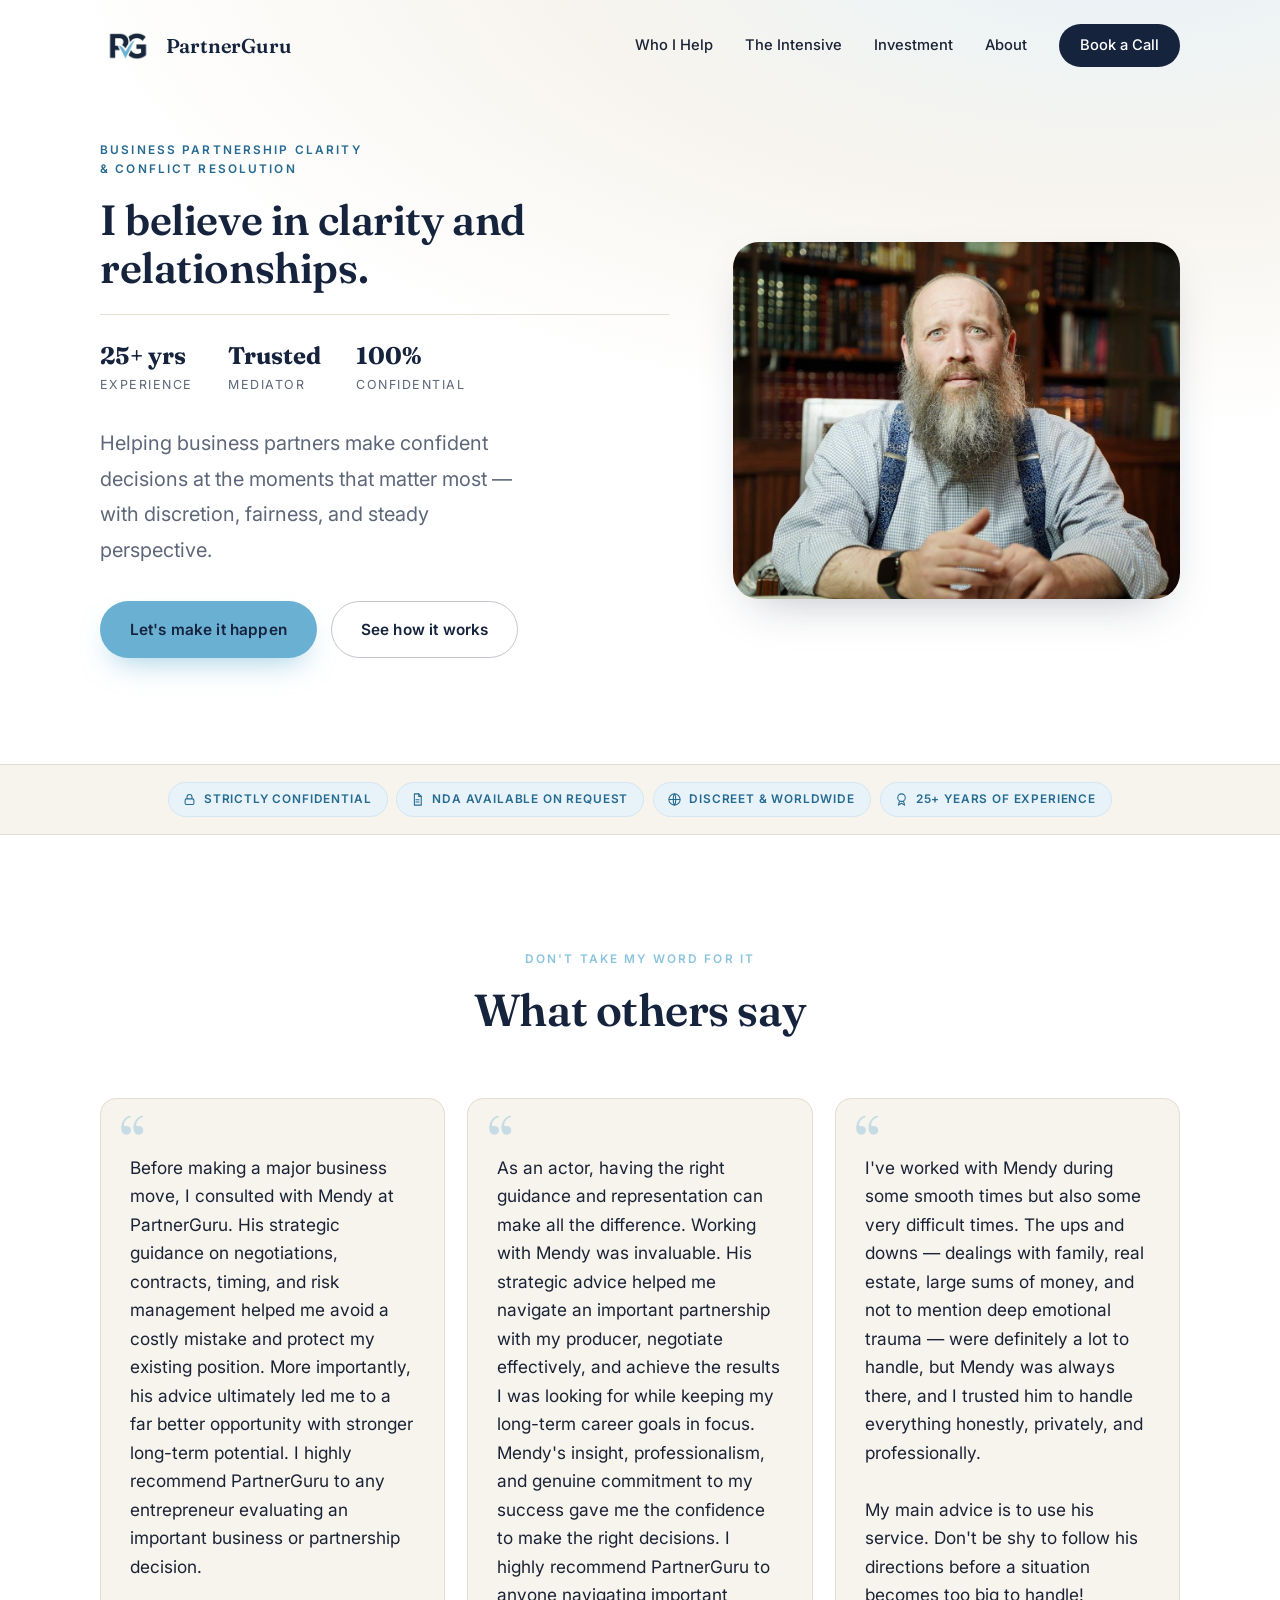
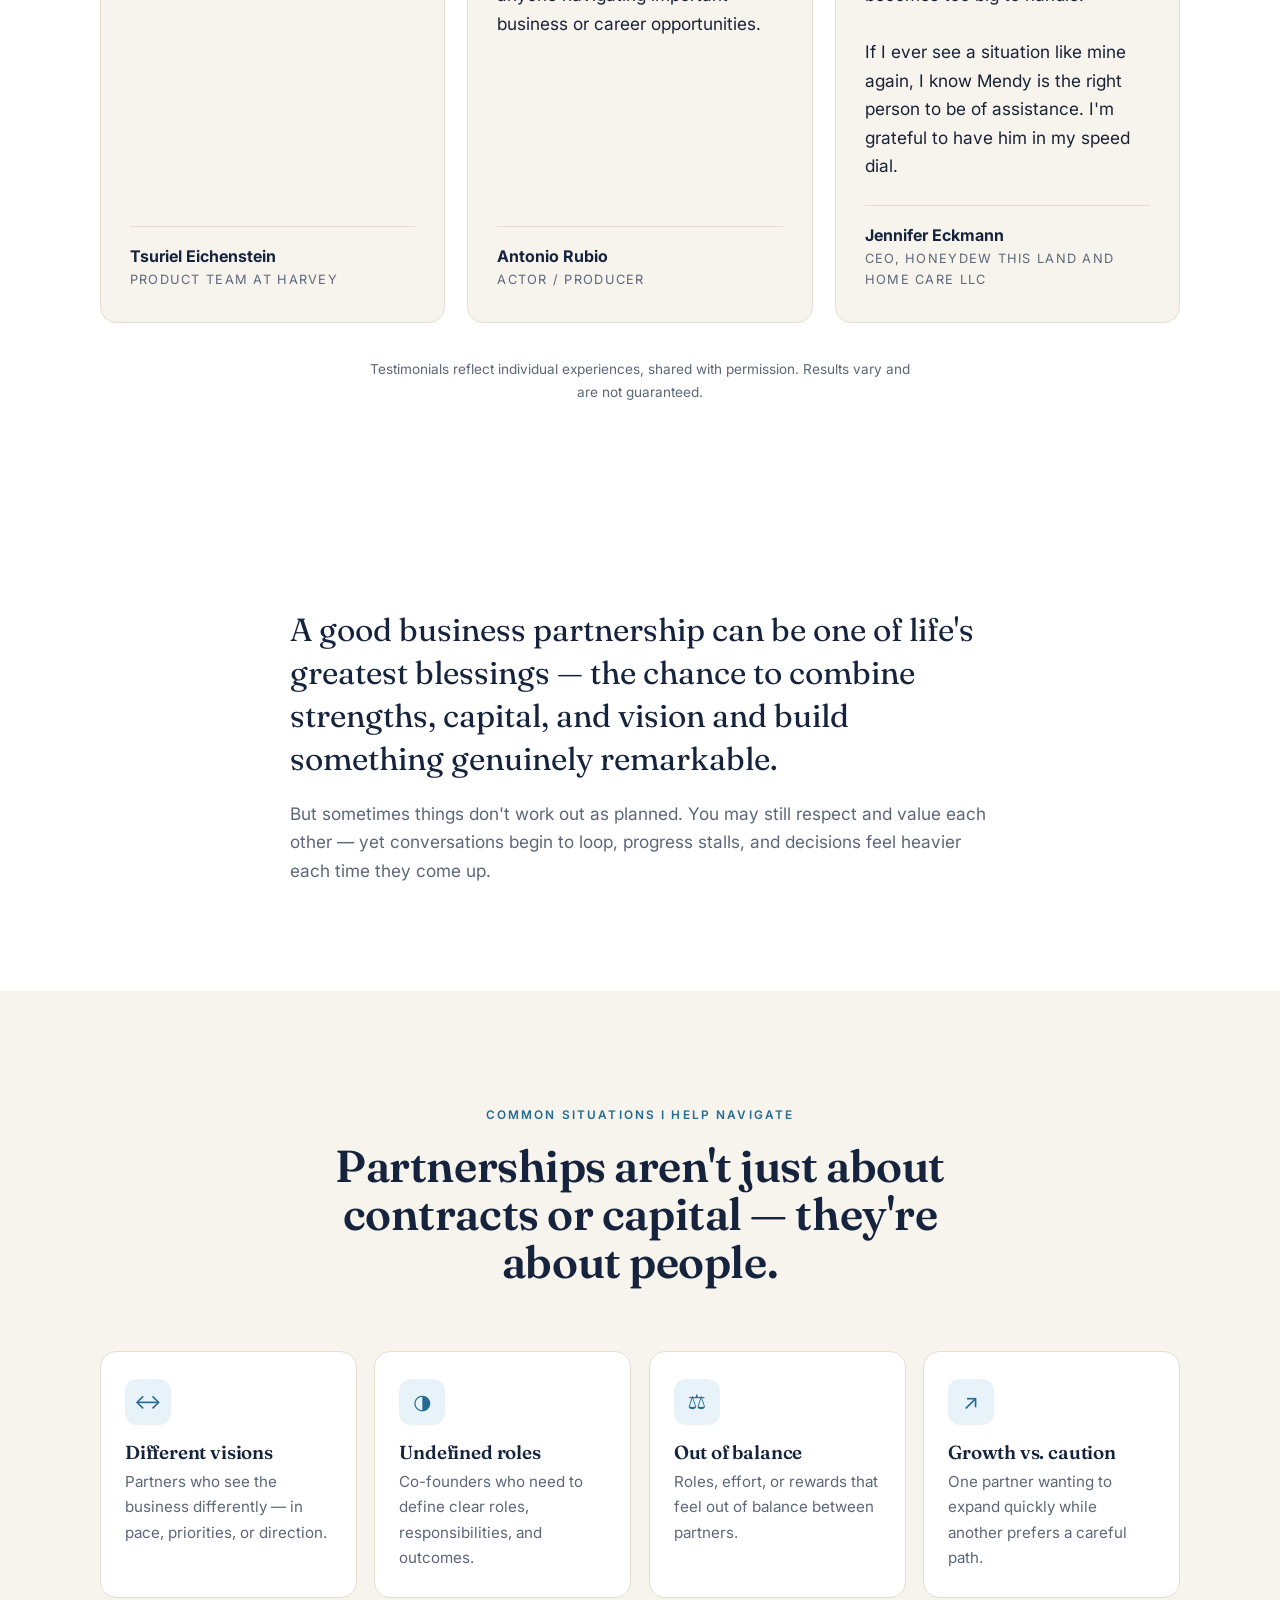
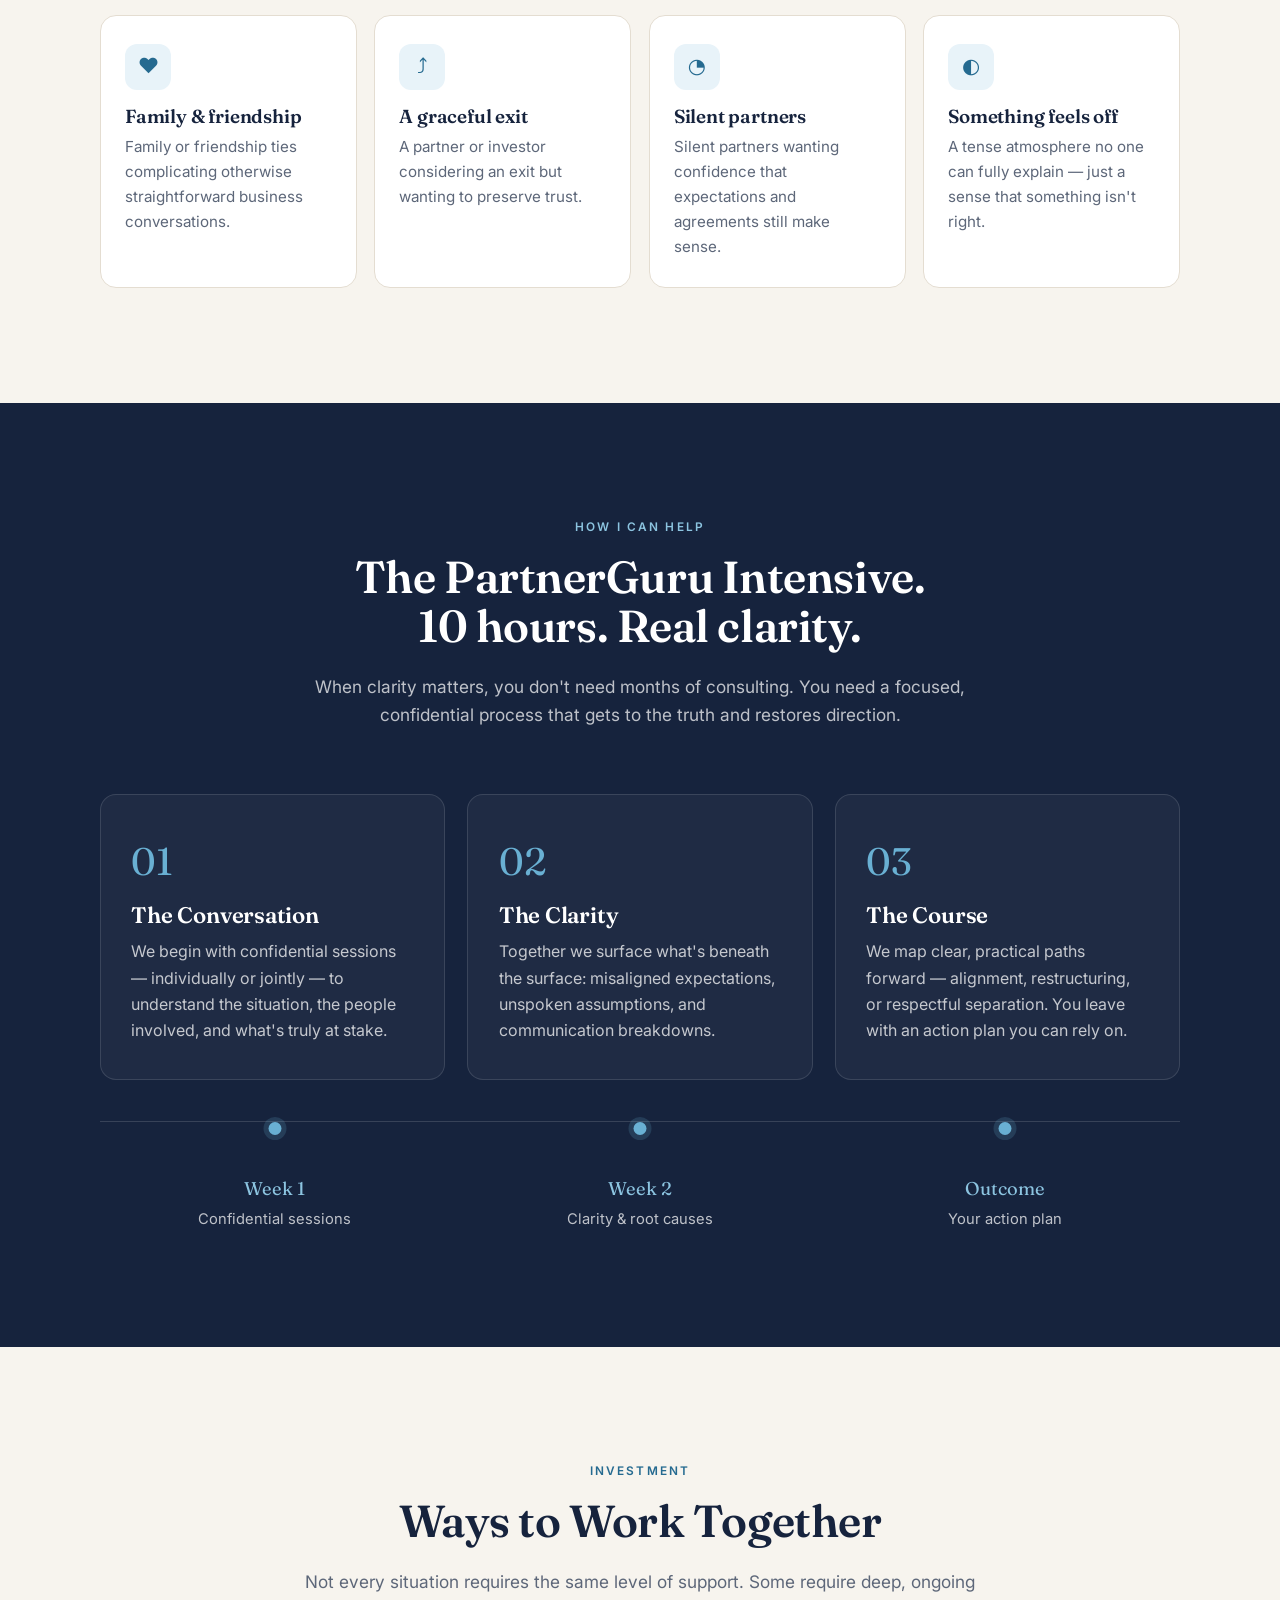
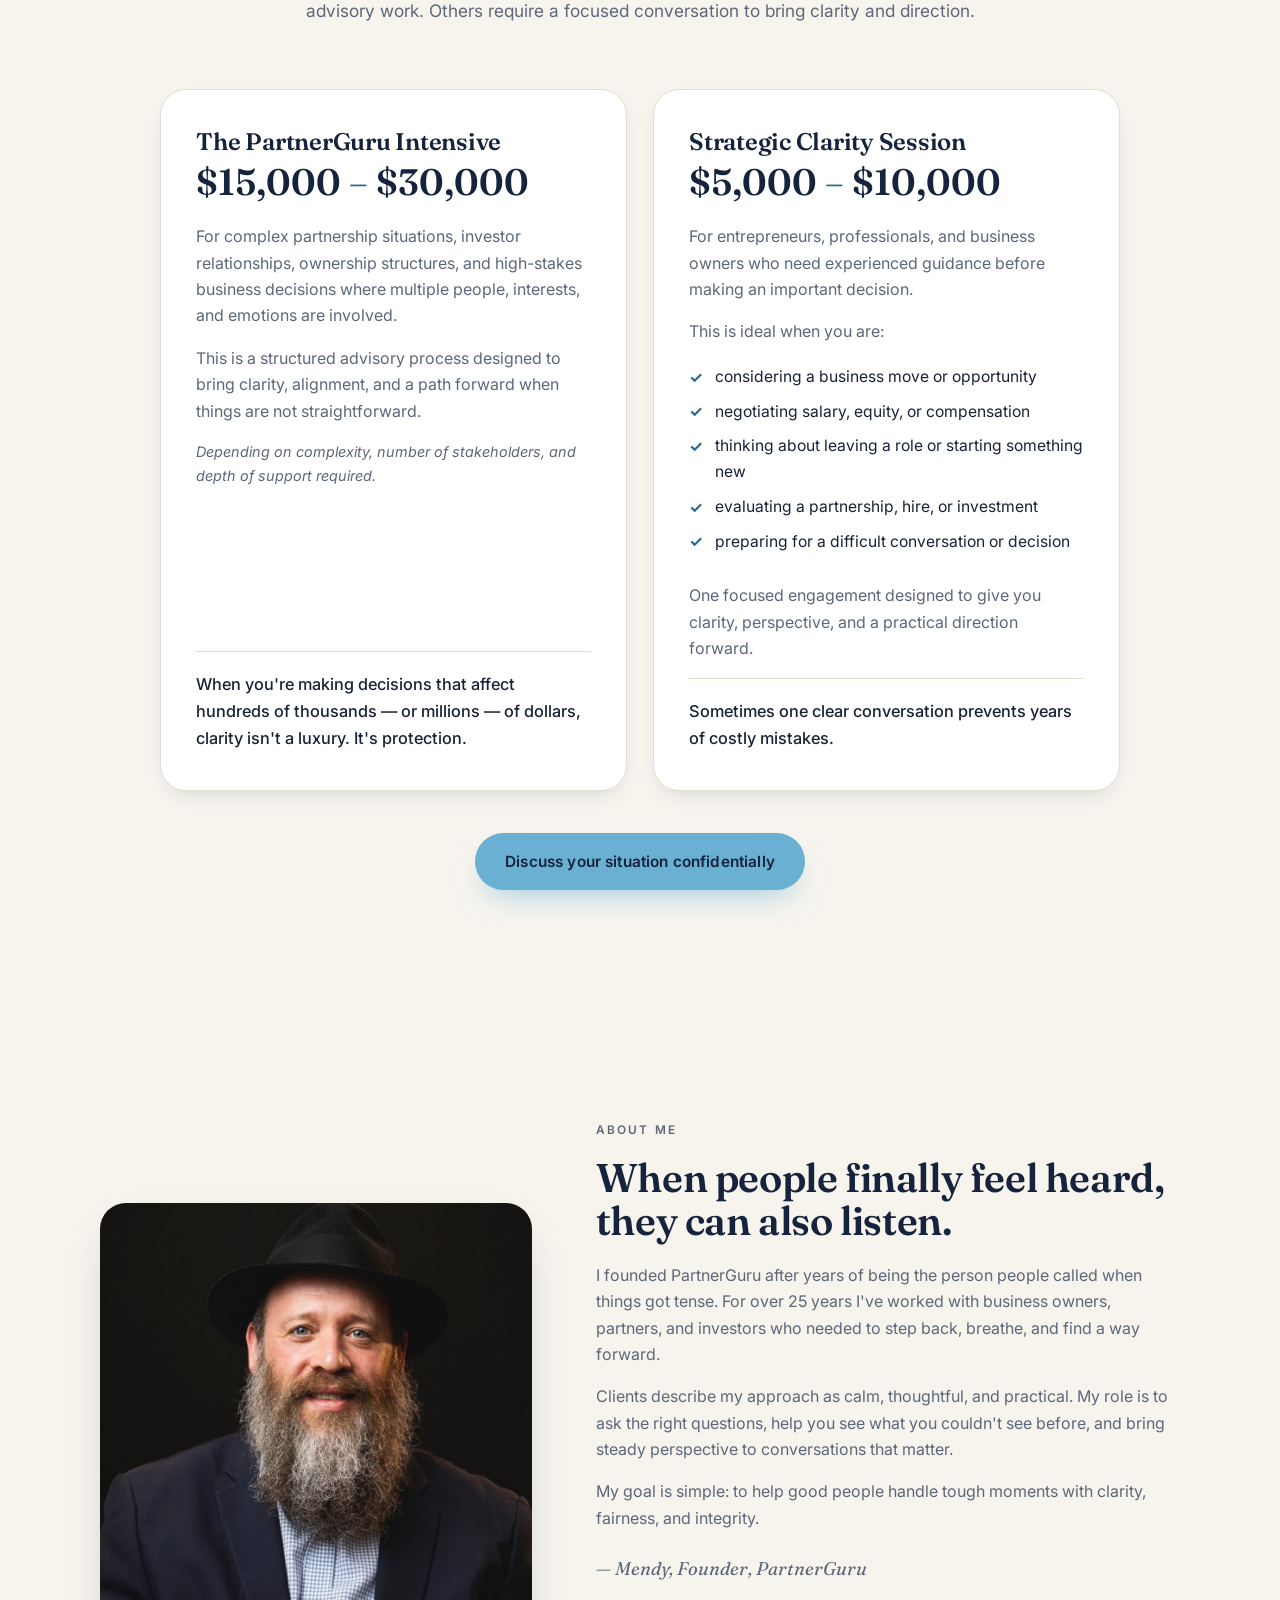
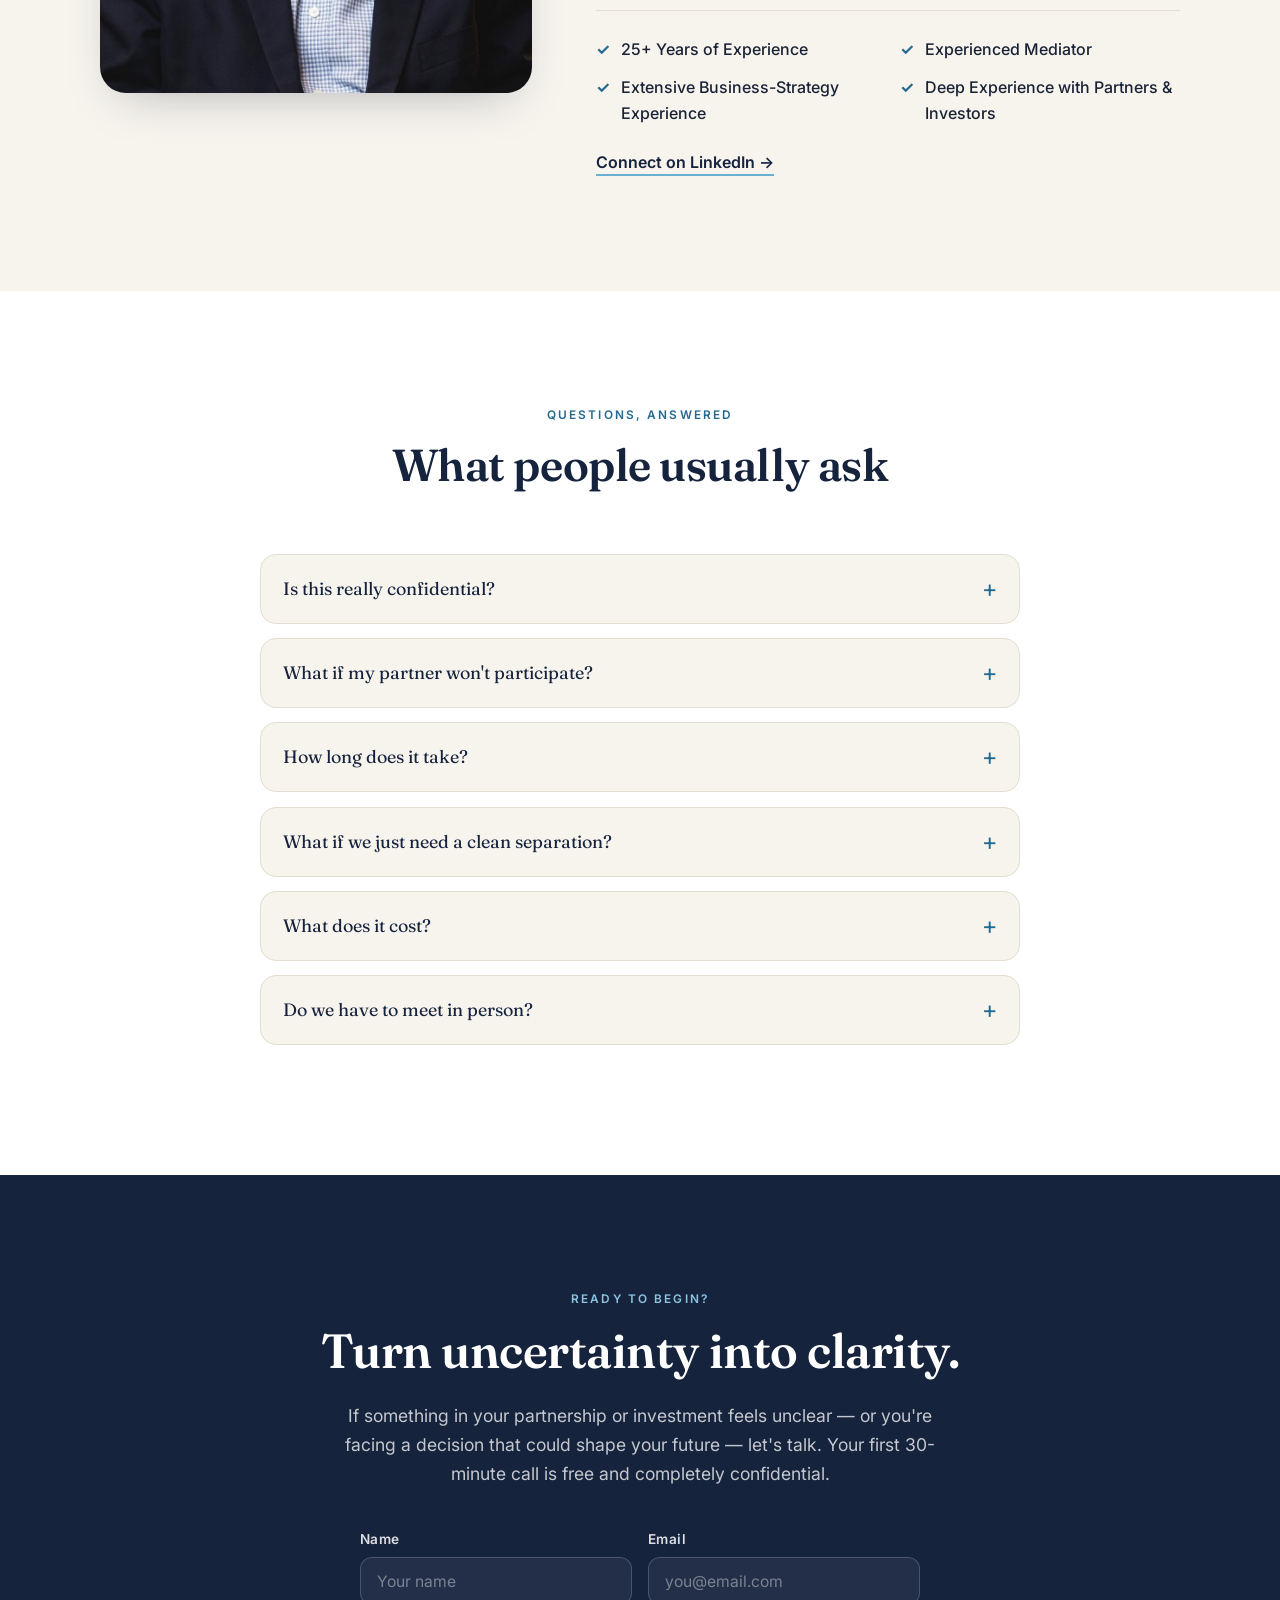
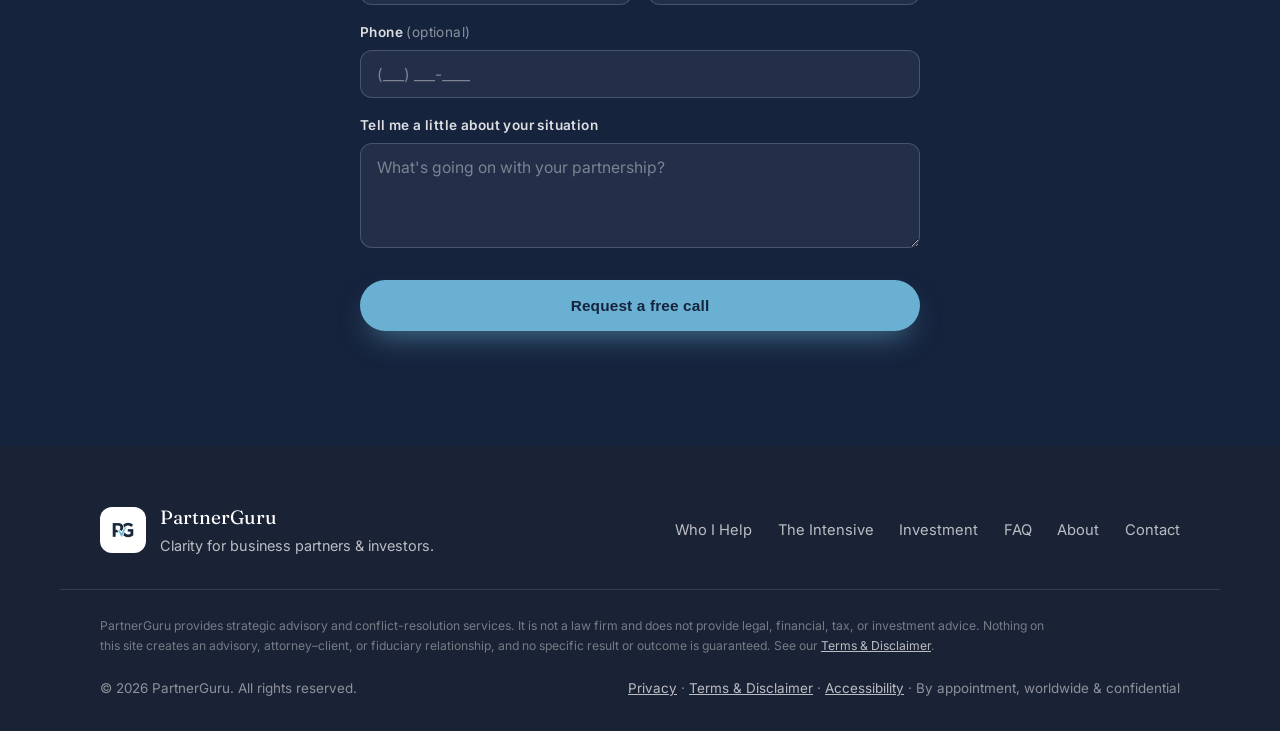
==== commit 140840dd: "Reword hero trust stat (Trusted Mediator); add side padding to legal pages" ====
--- a/index.html
+++ b/index.html
@@ -84,7 +84,7 @@
           <h1>I believe in clarity<br class="br-sm" /> and <br class="br-lg" />relationships.</h1>
           <ul class="hero-trust">
             <li><strong>25+ yrs</strong><span>Experience</span></li>
-            <li><strong>Experienced</strong><span>Mediator</span></li>
+            <li><strong>Trusted</strong><span>Mediator</span></li>
             <li><strong>100%</strong><span>Confidential</span></li>
           </ul>
           <p class="lede">Helping business partners make confident decisions at the moments that matter most — with discretion, fairness, and steady perspective.</p>
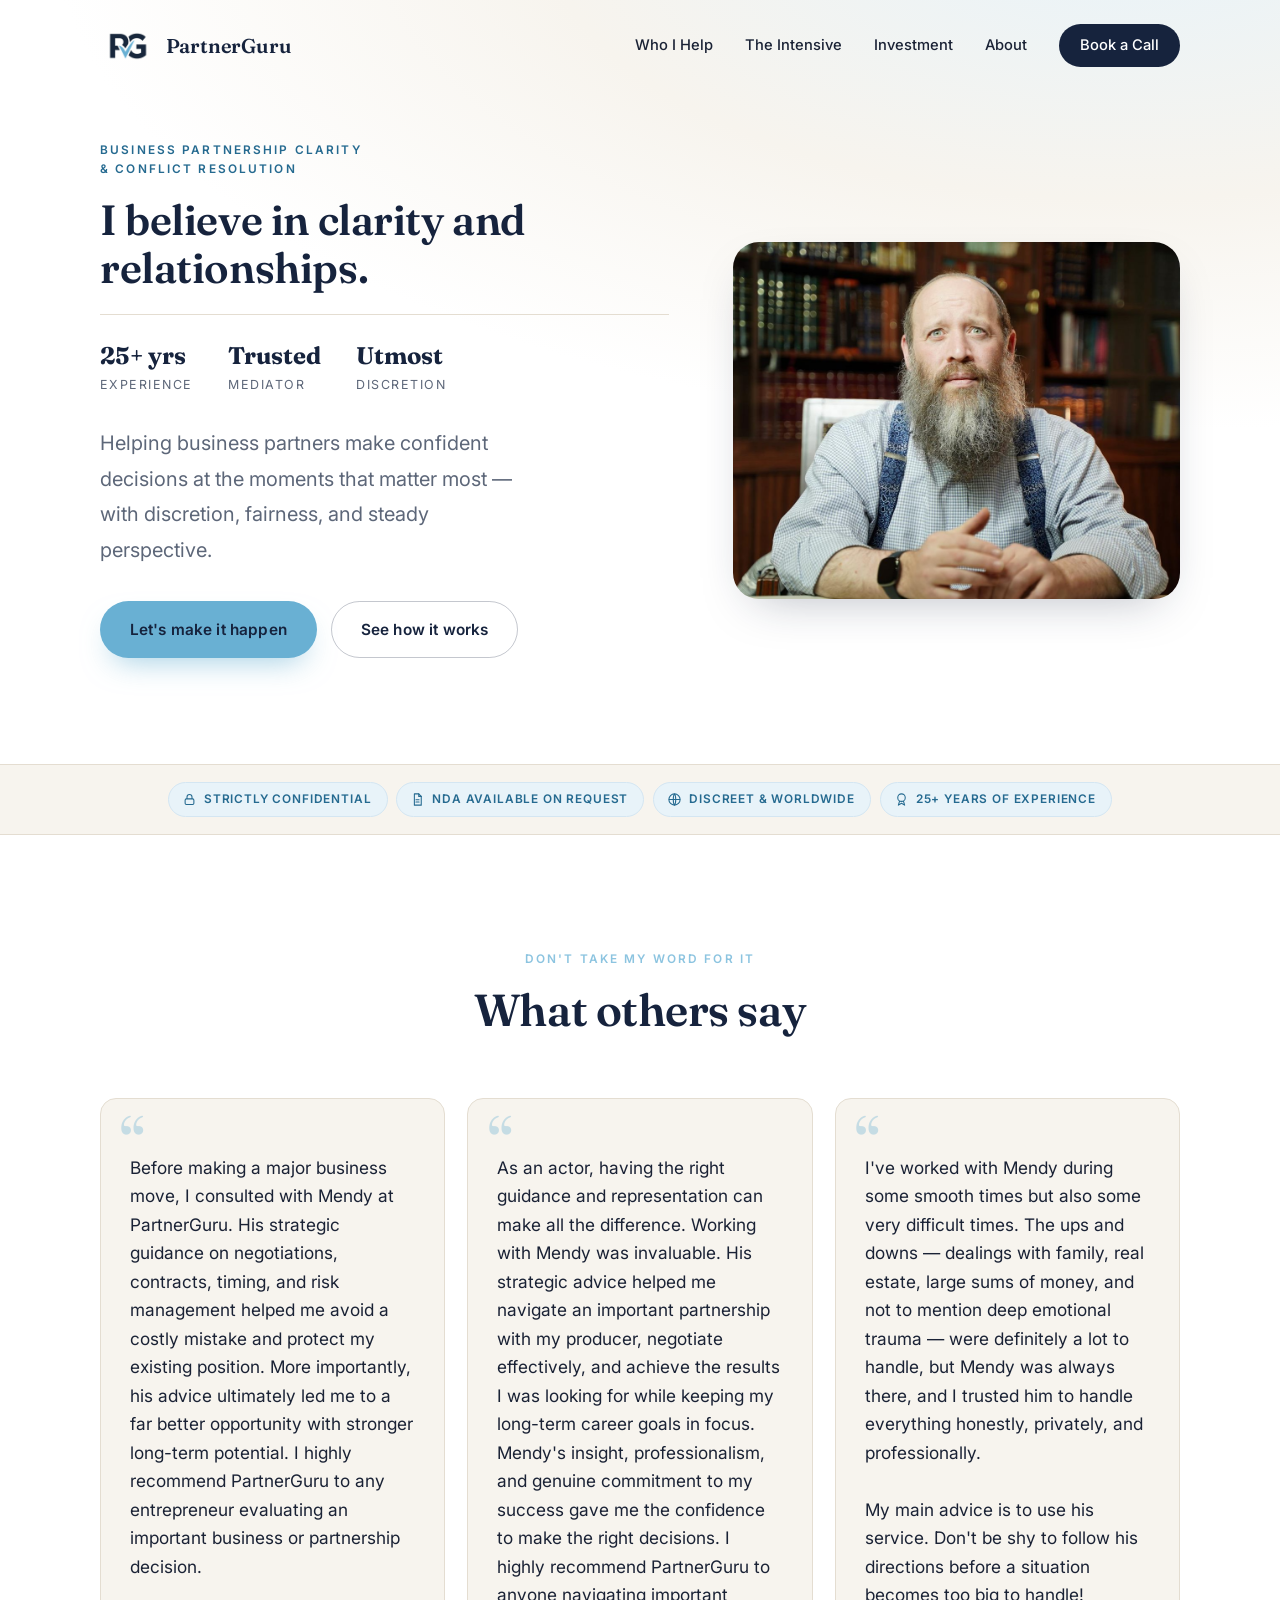
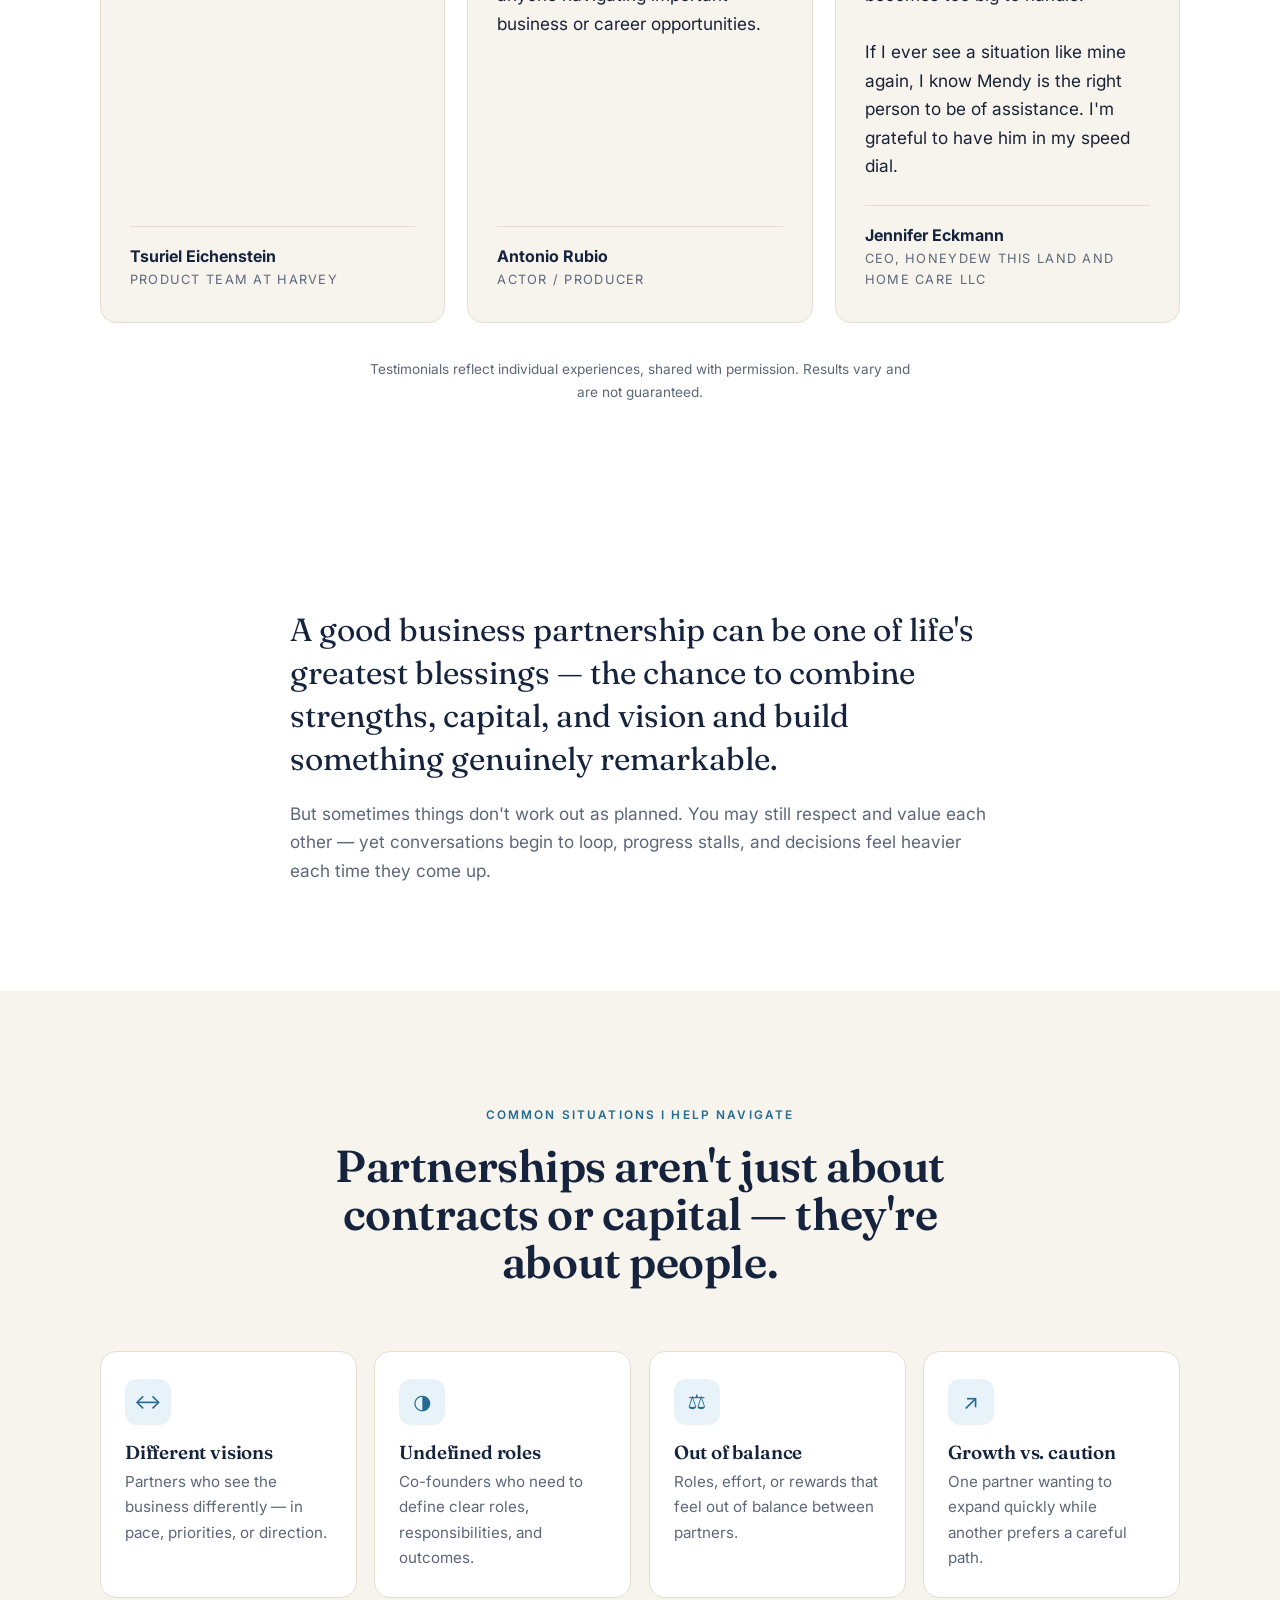
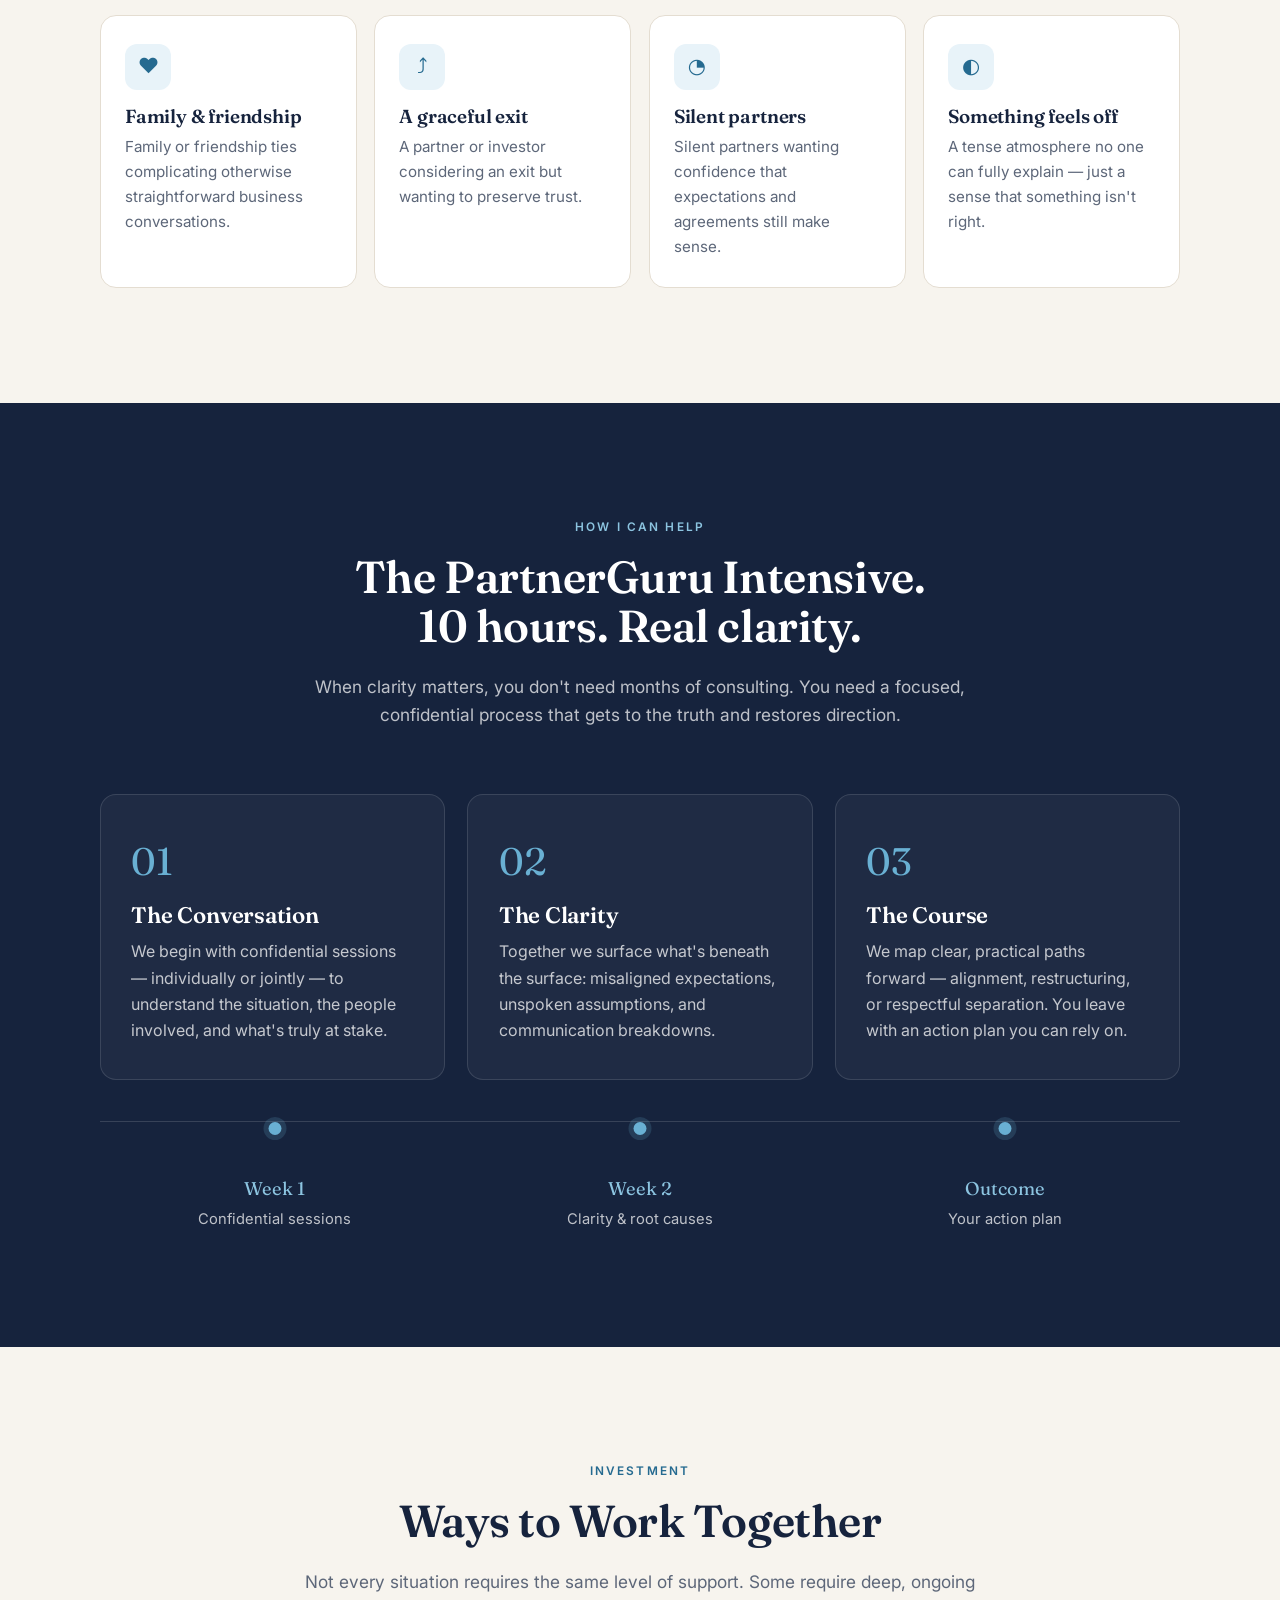
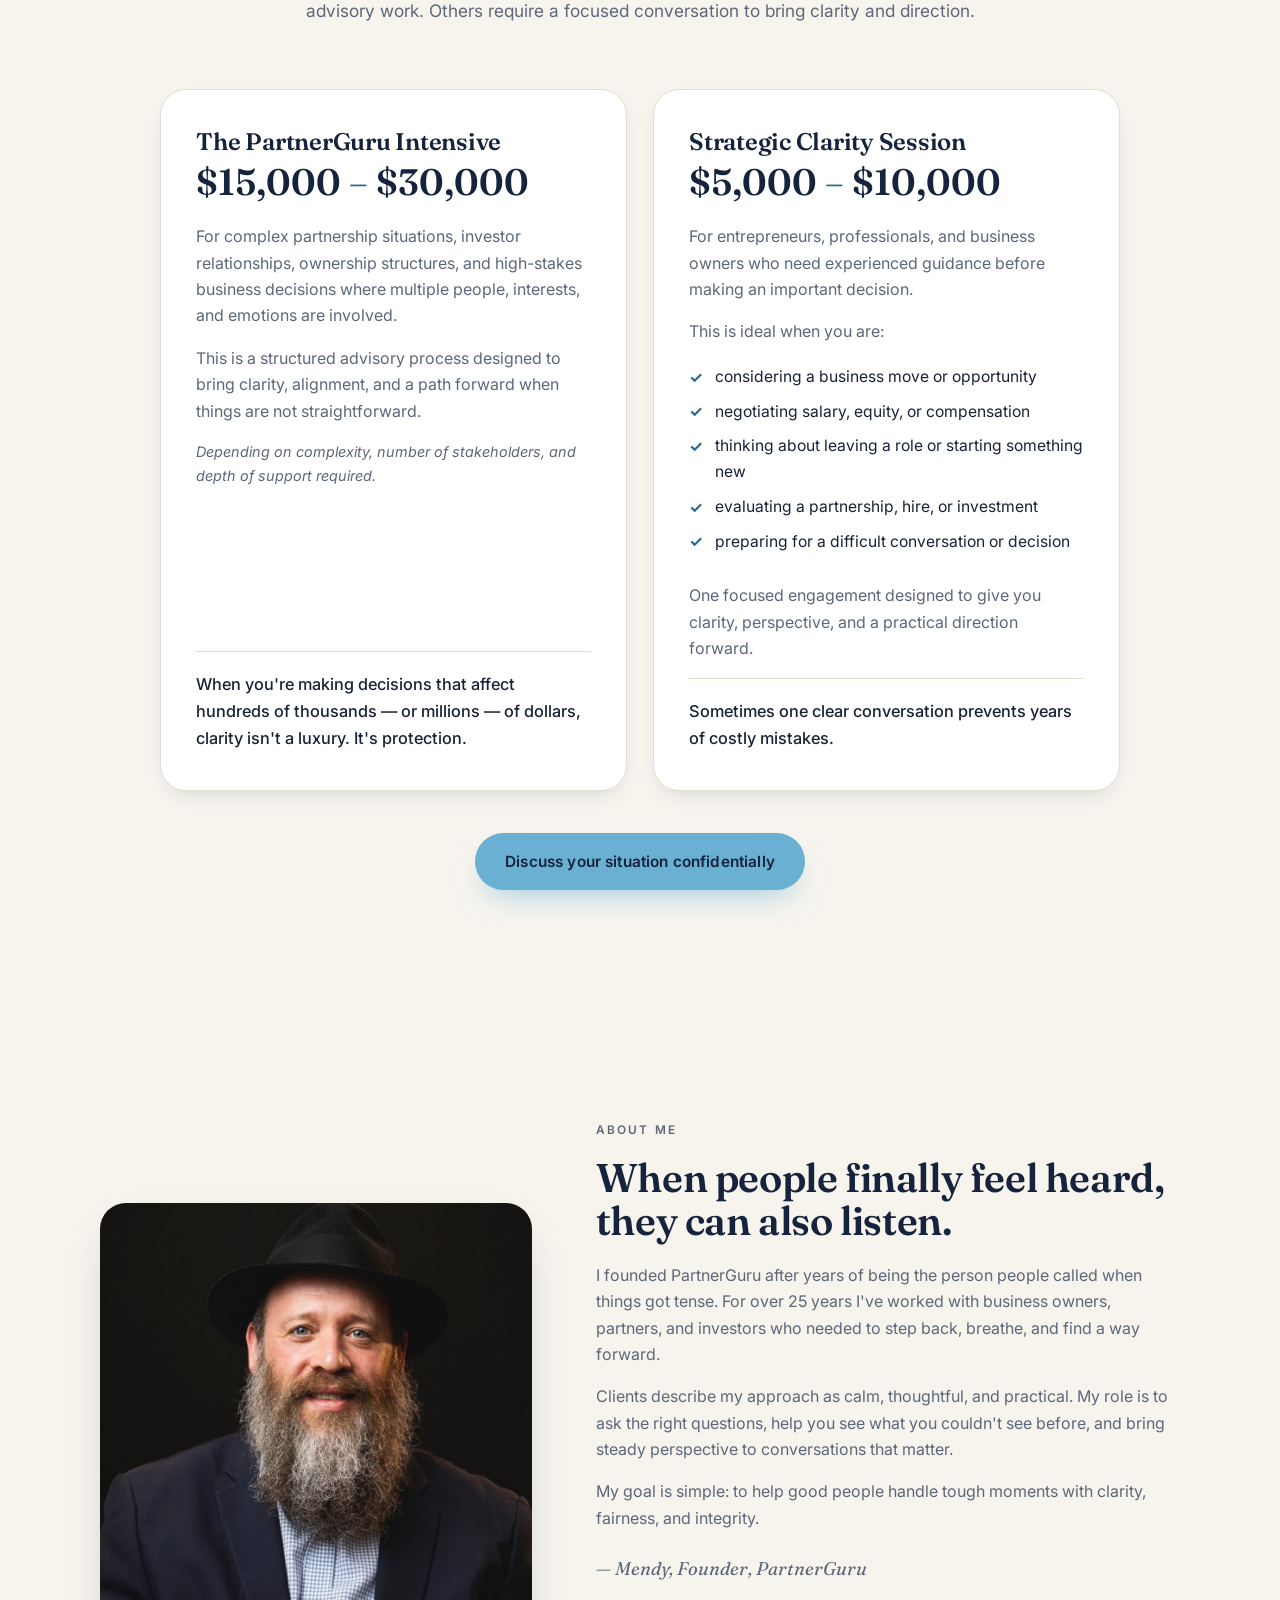
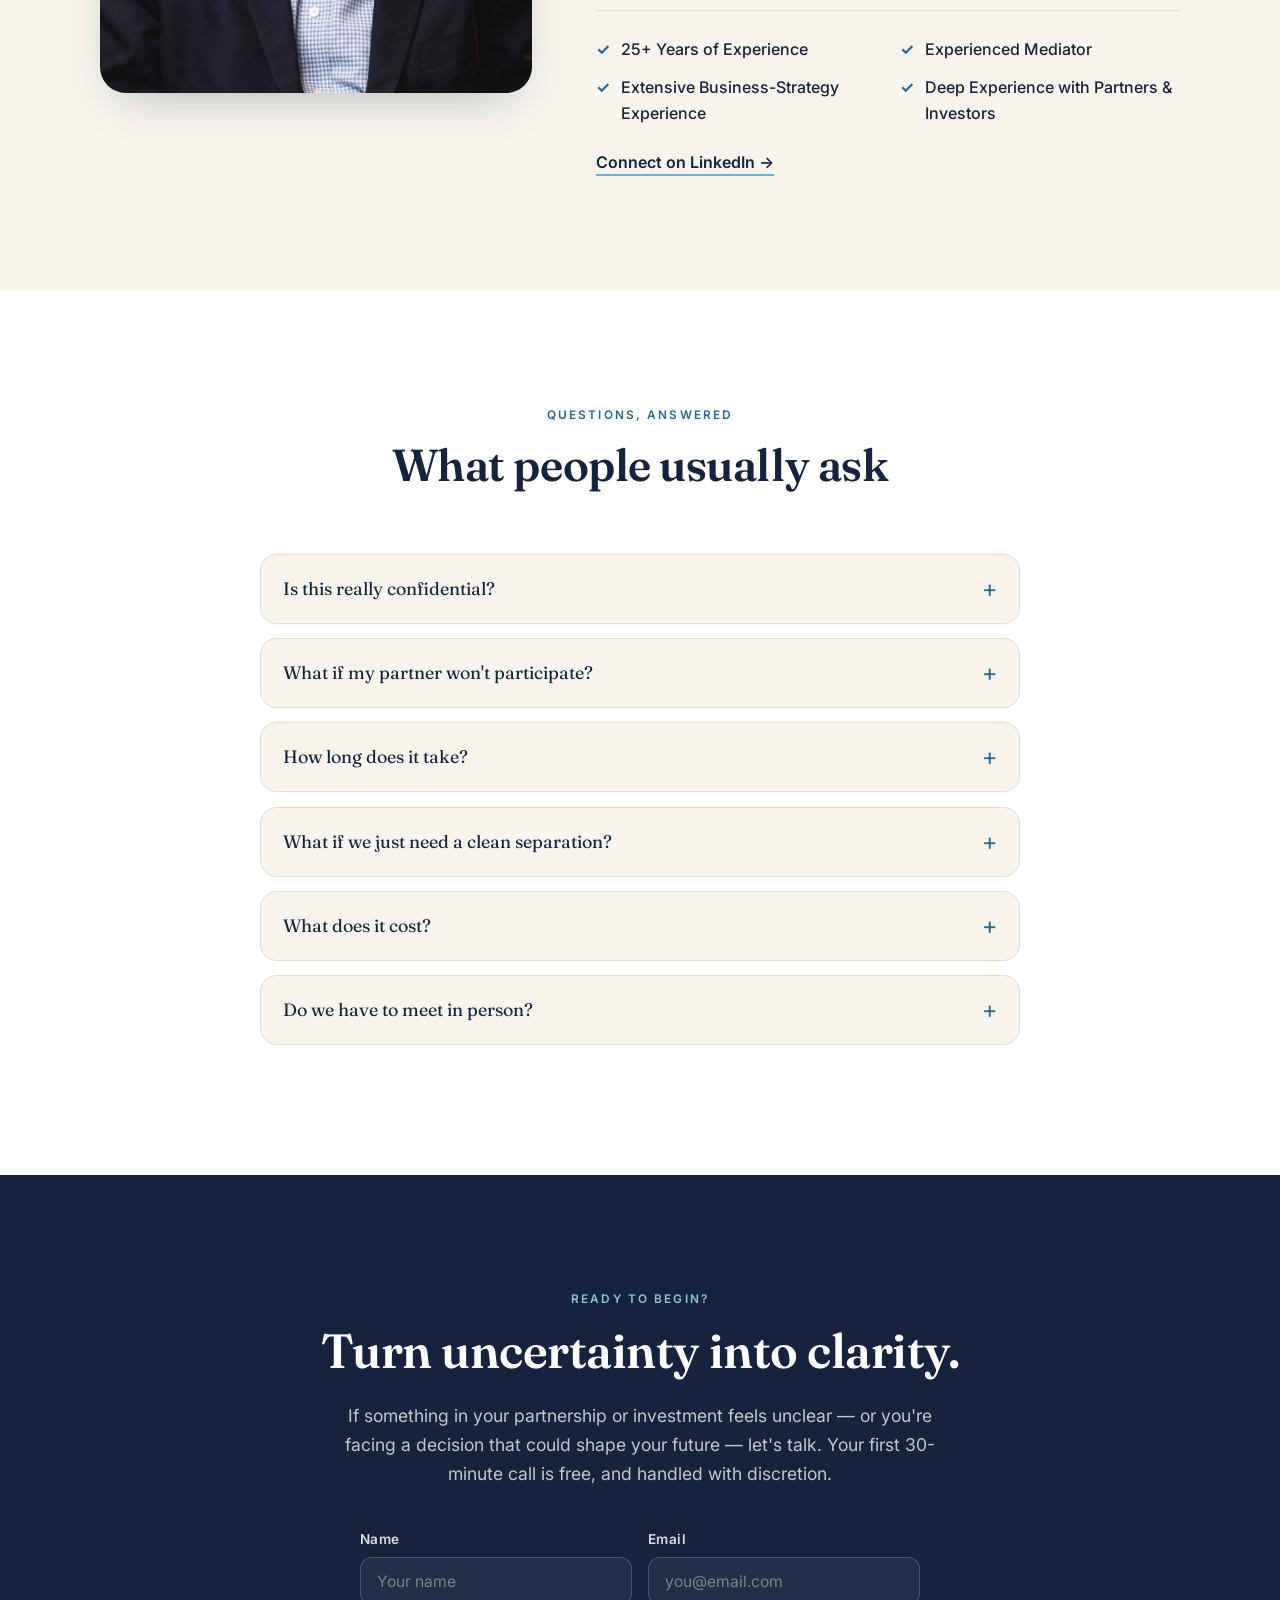
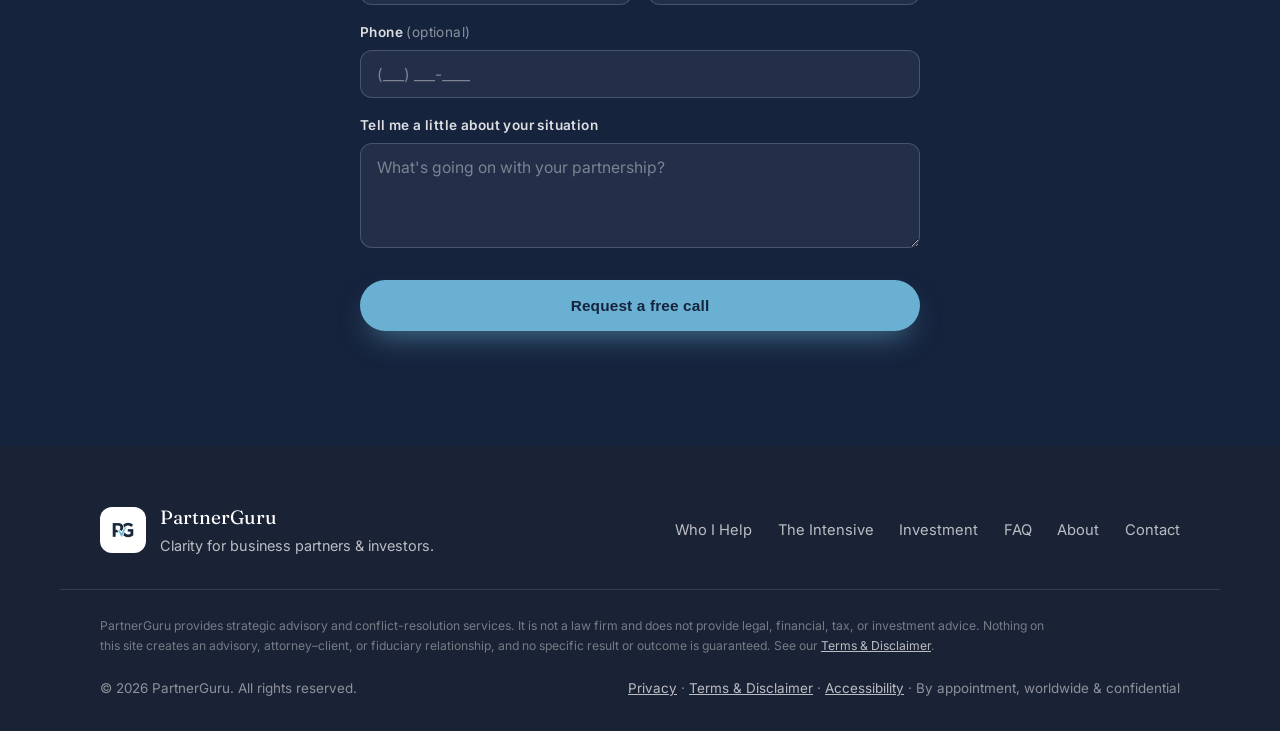
==== commit 5371ad33: "Remove email from site (form-only contact); soften confidentiality claims; fix privacy hosting/provi" ====
--- a/index.html
+++ b/index.html
@@ -85,7 +85,7 @@
           <ul class="hero-trust">
             <li><strong>25+ yrs</strong><span>Experience</span></li>
             <li><strong>Trusted</strong><span>Mediator</span></li>
-            <li><strong>100%</strong><span>Confidential</span></li>
+            <li><strong>Utmost</strong><span>Discretion</span></li>
           </ul>
           <p class="lede">Helping business partners make confident decisions at the moments that matter most — with discretion, fairness, and steady perspective.</p>
           <div class="hero-actions">
@@ -350,7 +350,7 @@
       <div class="container narrow reveal">
         <p class="eyebrow light">Ready to begin?</p>
         <h2>Turn uncertainty into clarity.</h2>
-        <p class="contact-sub">If something in your partnership or investment feels unclear — or you're facing a decision that could shape your future — let's talk. Your first 30-minute call is free and completely confidential.</p>
+        <p class="contact-sub">If something in your partnership or investment feels unclear — or you're facing a decision that could shape your future — let's talk. Your first 30-minute call is free, and handled with discretion.</p>
 
         <form class="contact-form" id="contactForm" method="POST">
           <input type="hidden" name="access_key" value="3106eacb-1922-40fb-bf58-6ef650ca9e7f" />
--- a/styles.css
+++ b/styles.css
@@ -549,6 +549,7 @@
 .form-success { text-align: center; padding: 1.5rem 0.5rem; }
 .form-success h3 { color: #fff; font-size: 1.6rem; margin-bottom: 0.6rem; }
 .form-success p { color: rgba(255, 255, 255, 0.82); margin: 0; }
+.form-error { color: #ffd9d0; font-size: 0.92rem; text-align: center; margin: 1rem 0 0; }
 
 /* ---------- Footer ---------- */
 .site-footer { background: var(--ink); color: rgba(255,255,255,0.7); padding: 3.5rem 0 2rem; }
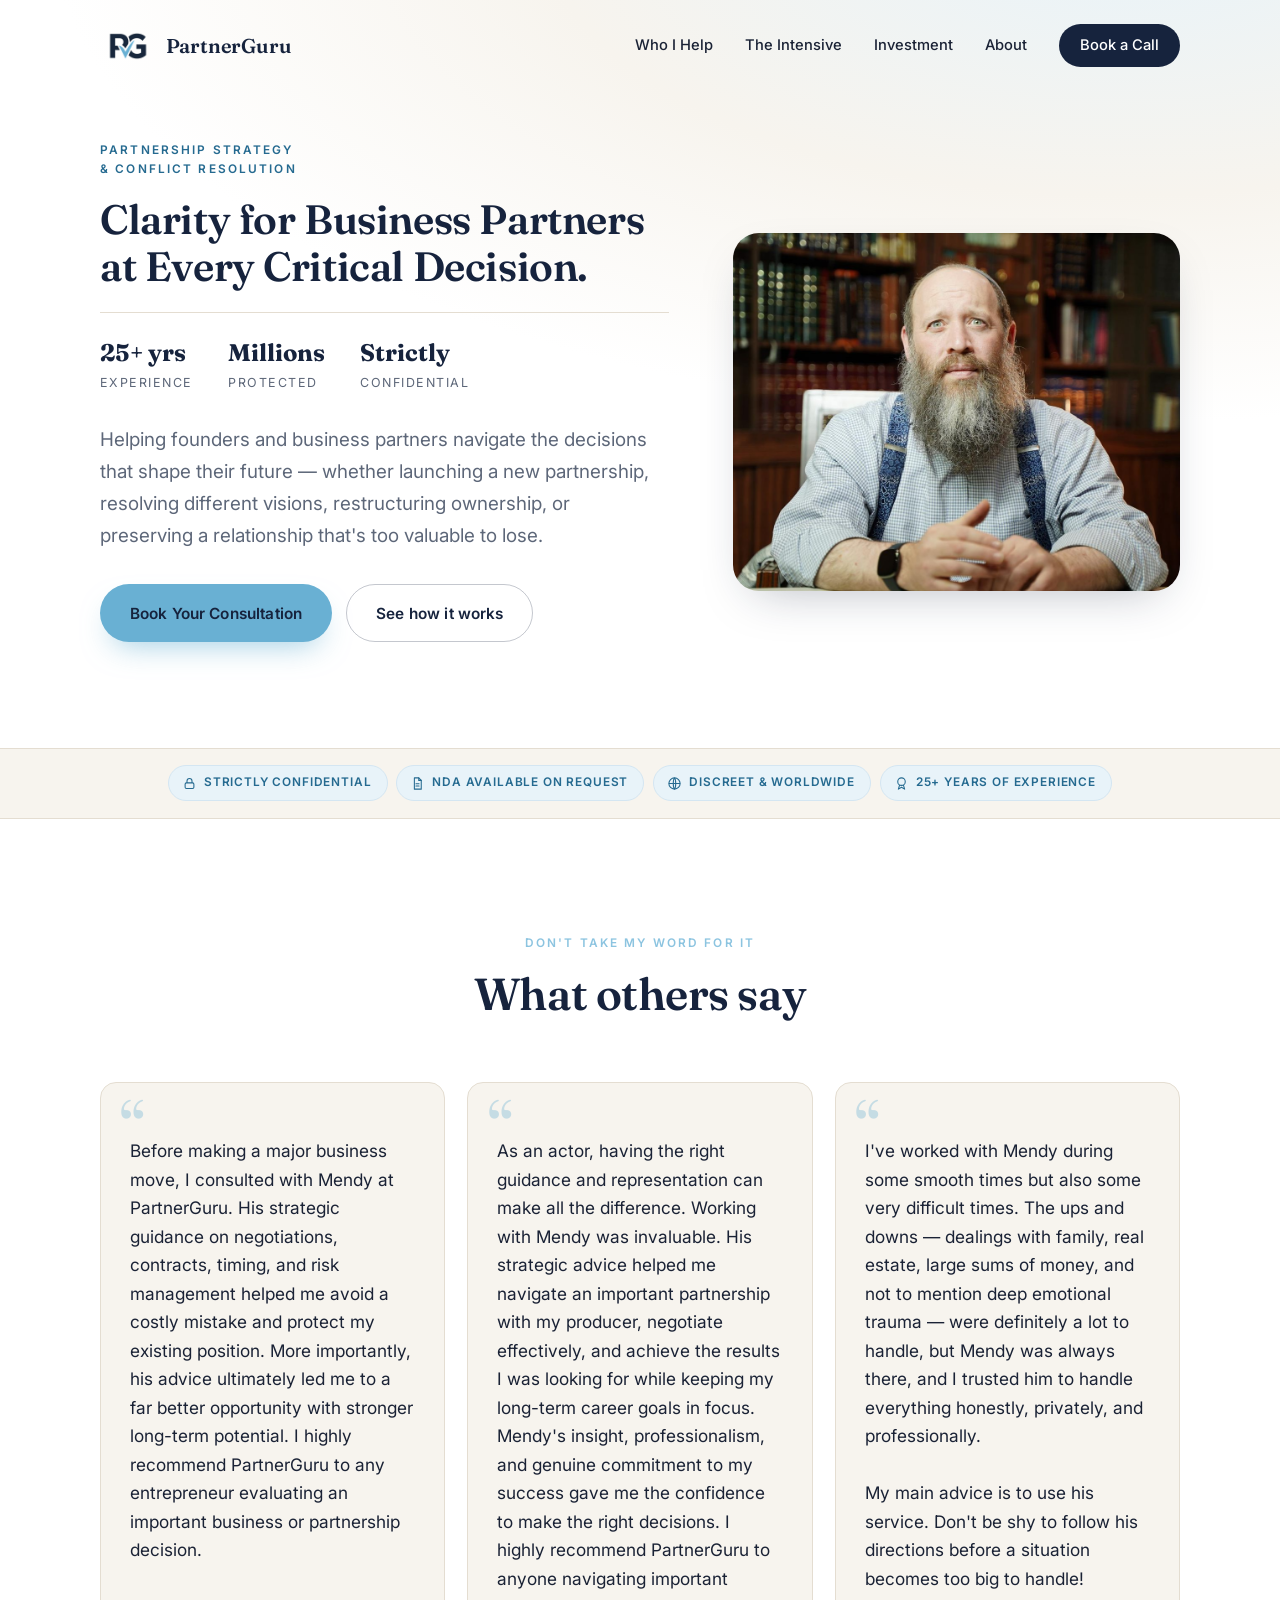
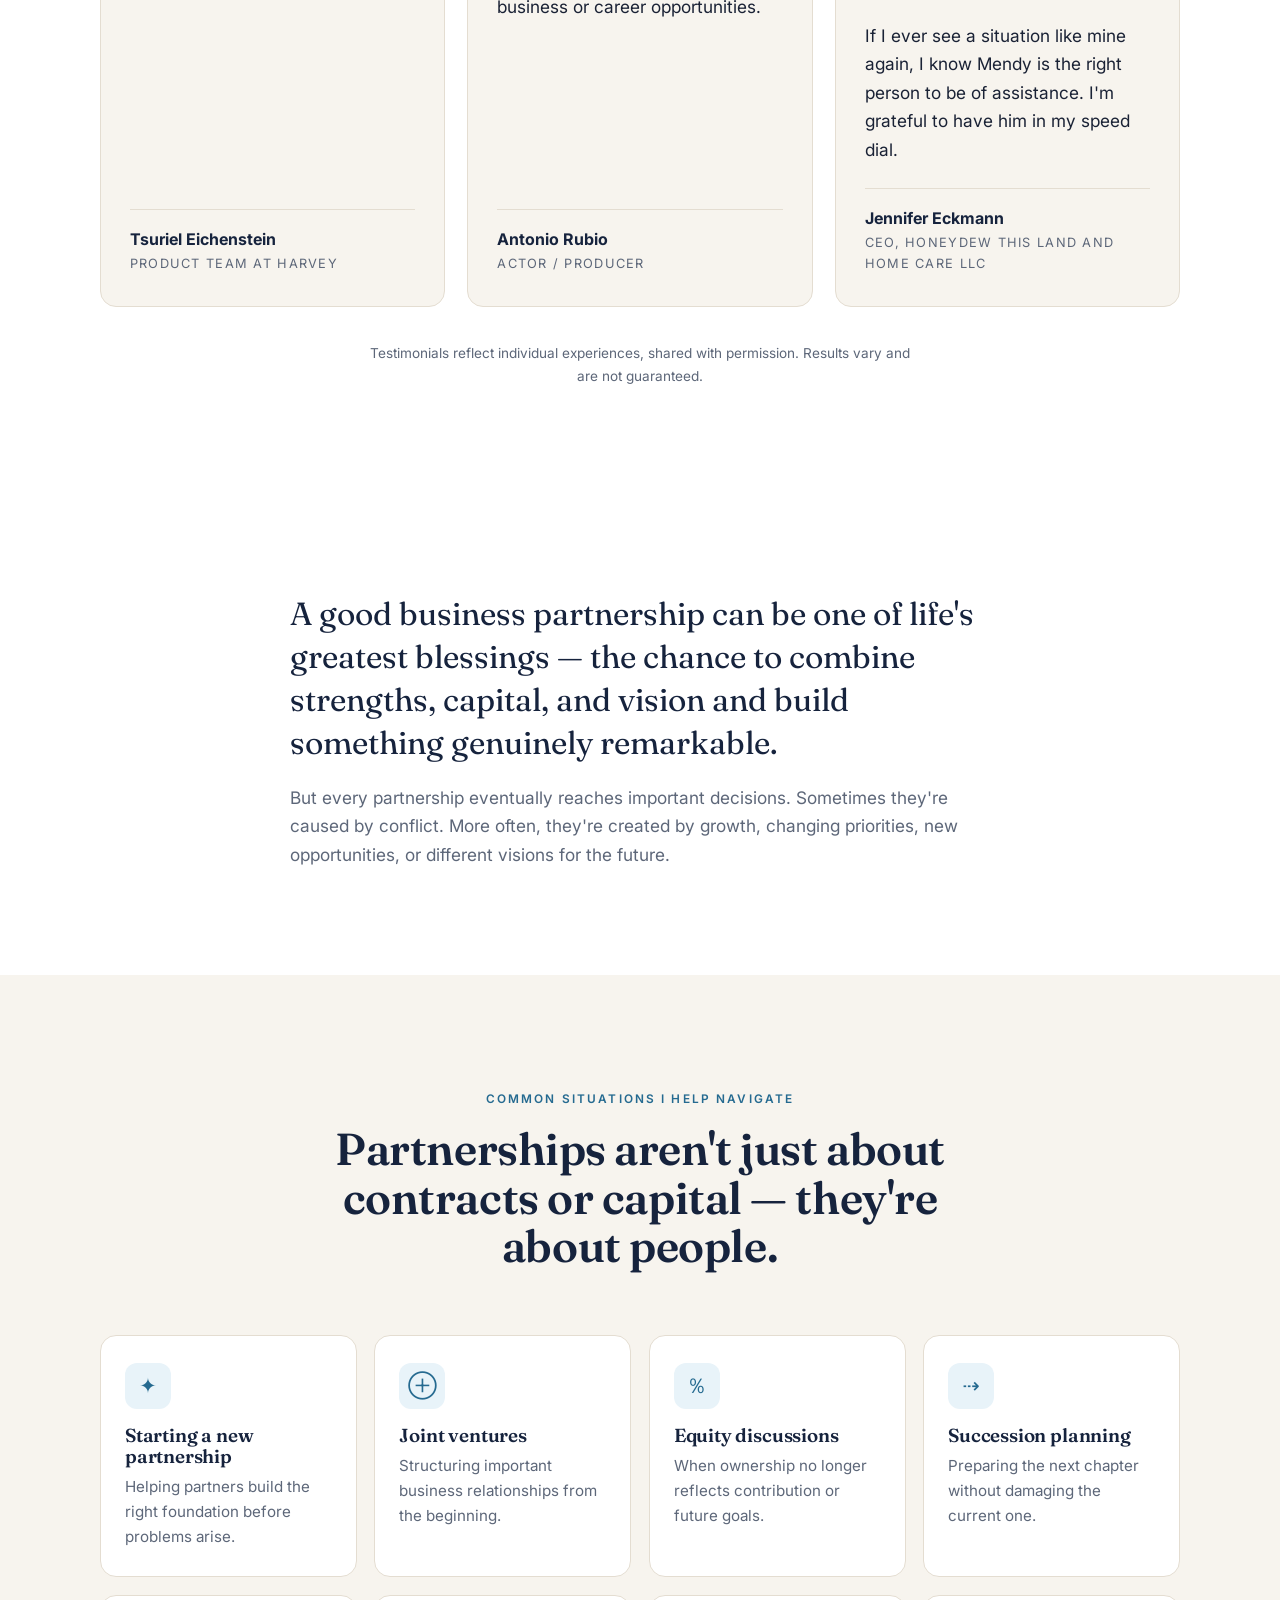
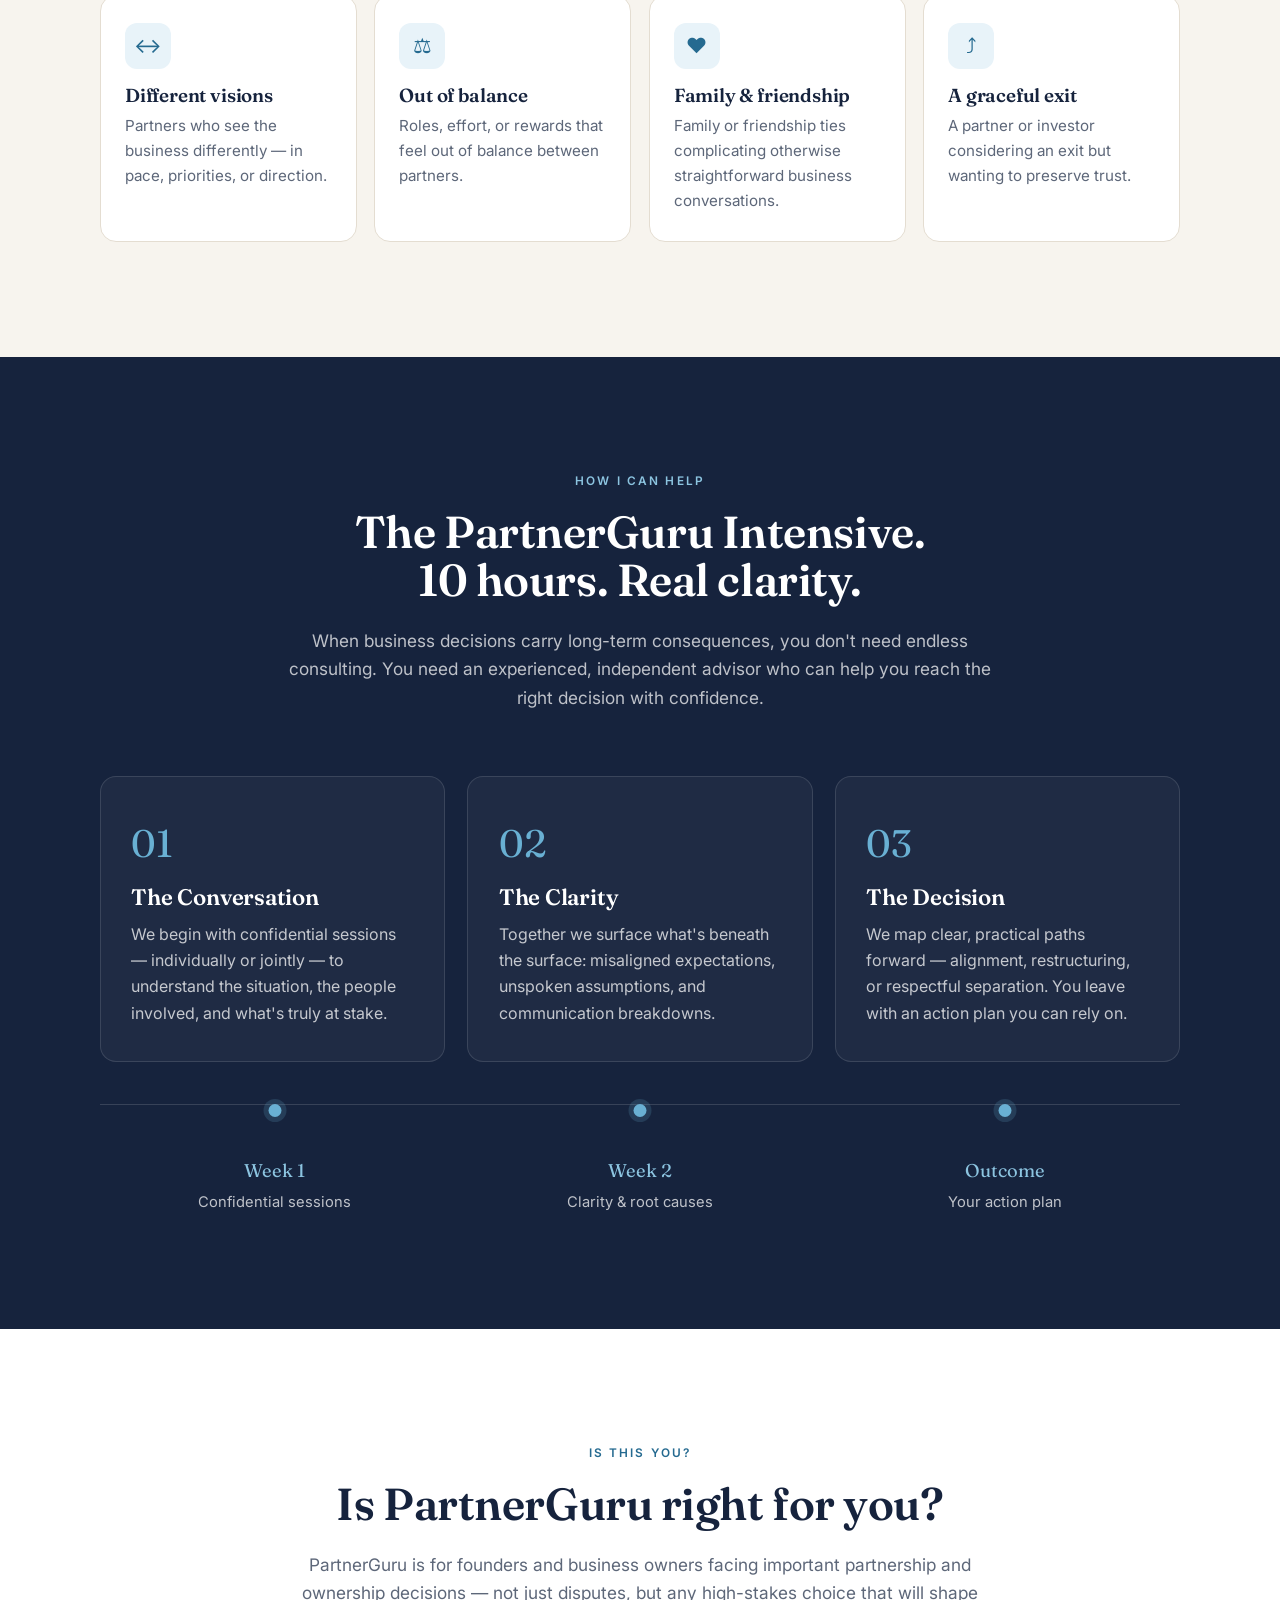
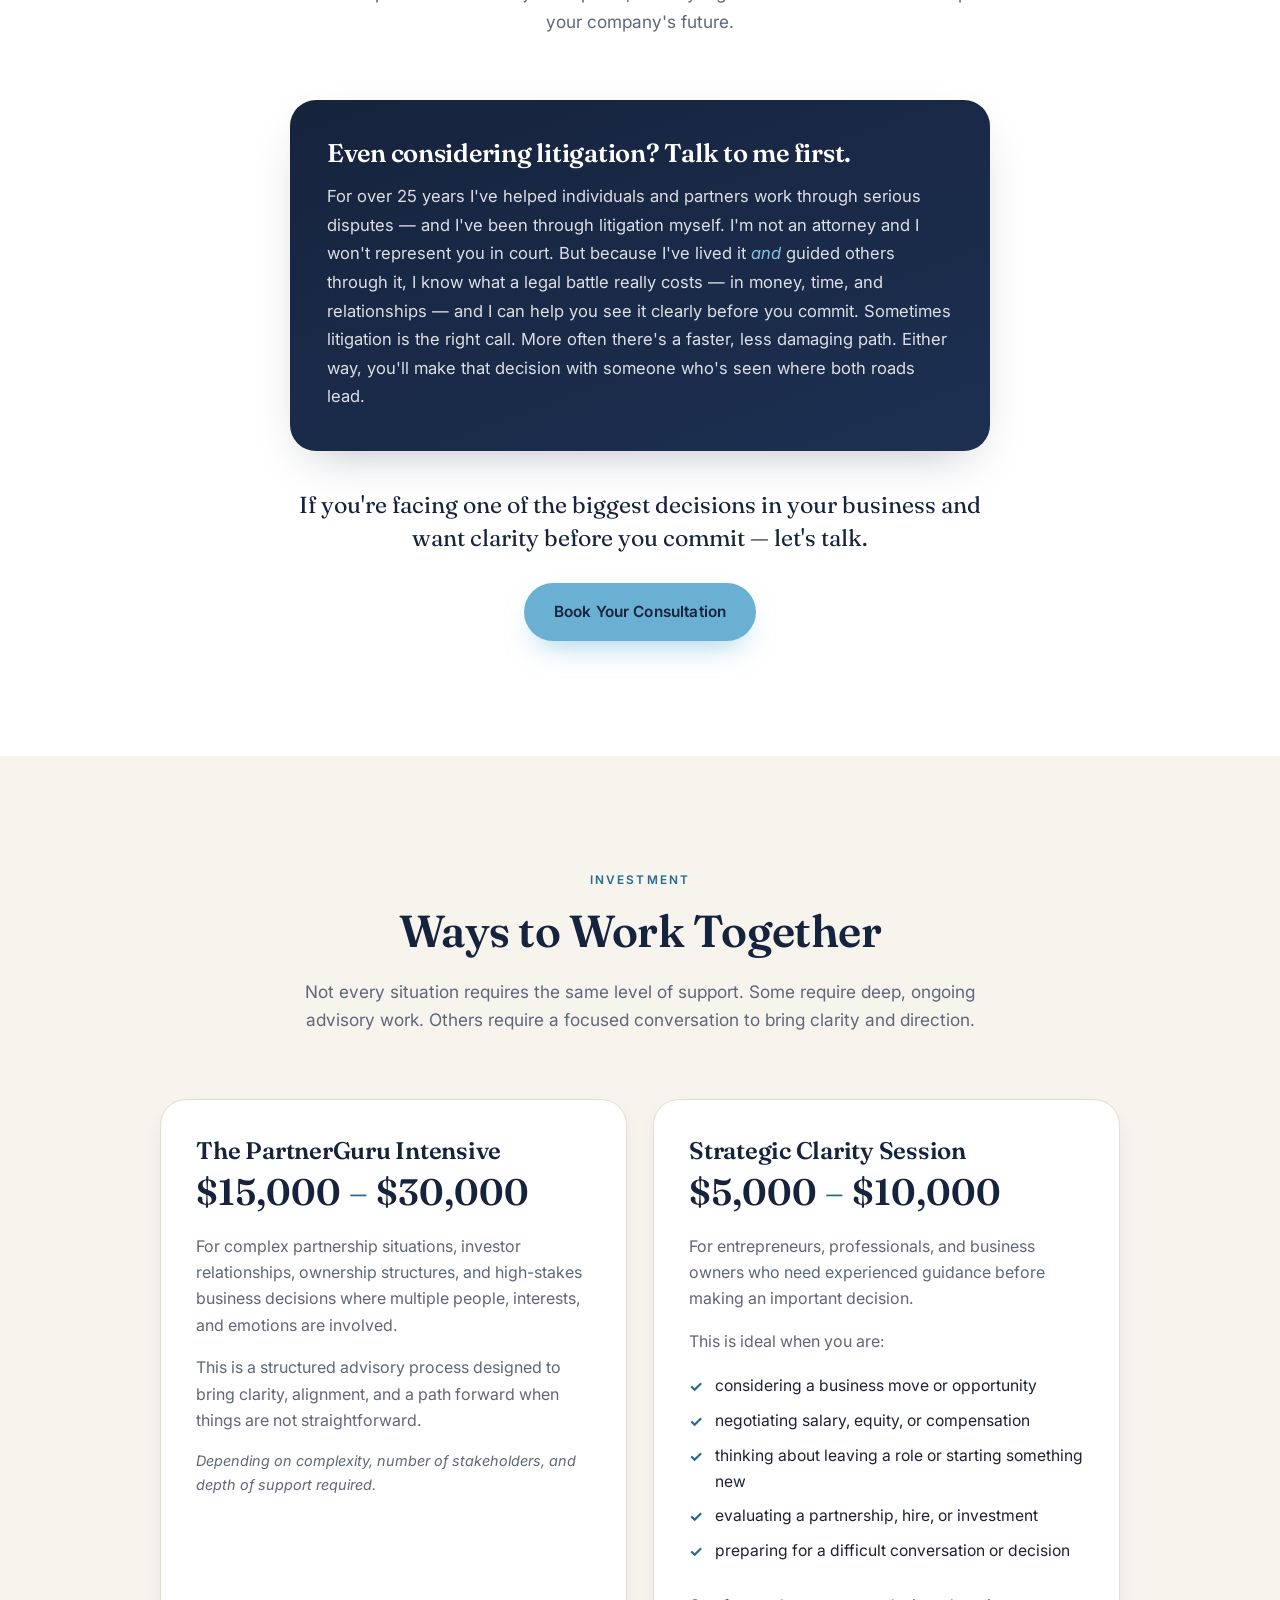
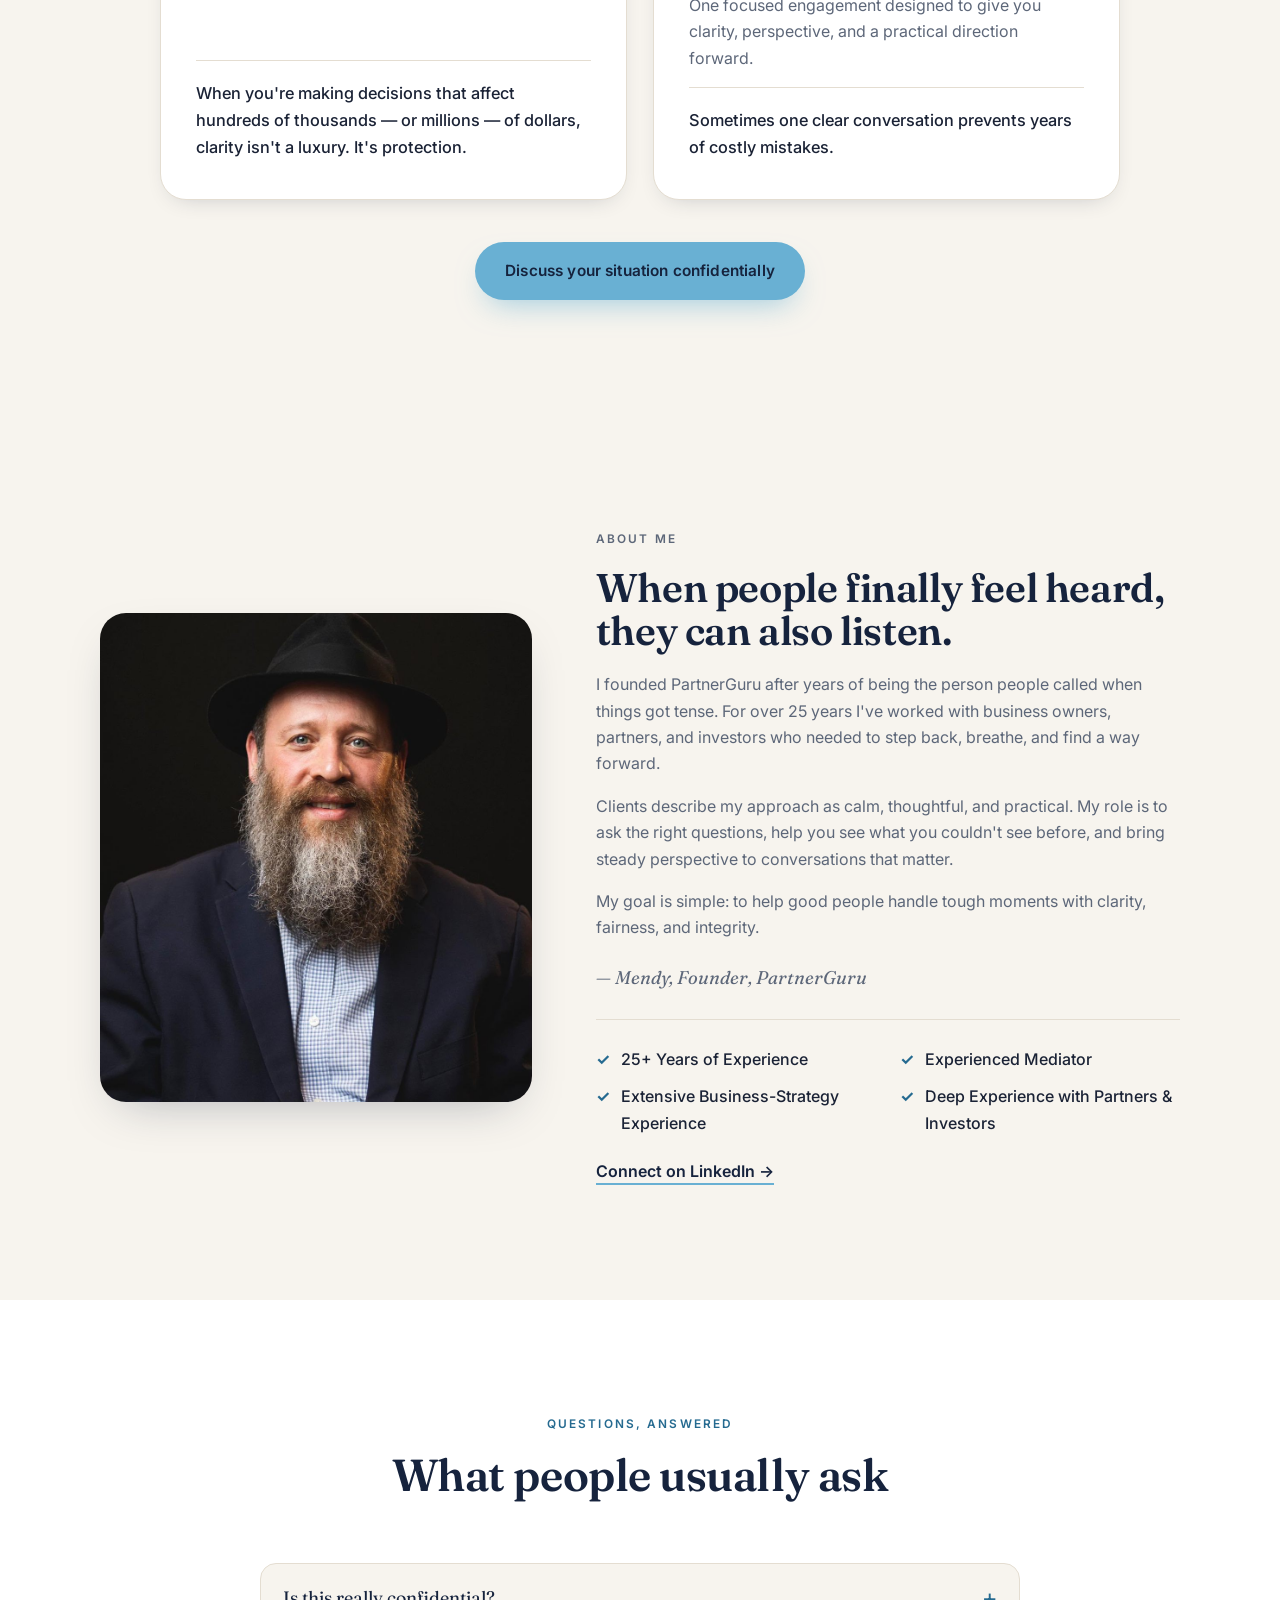
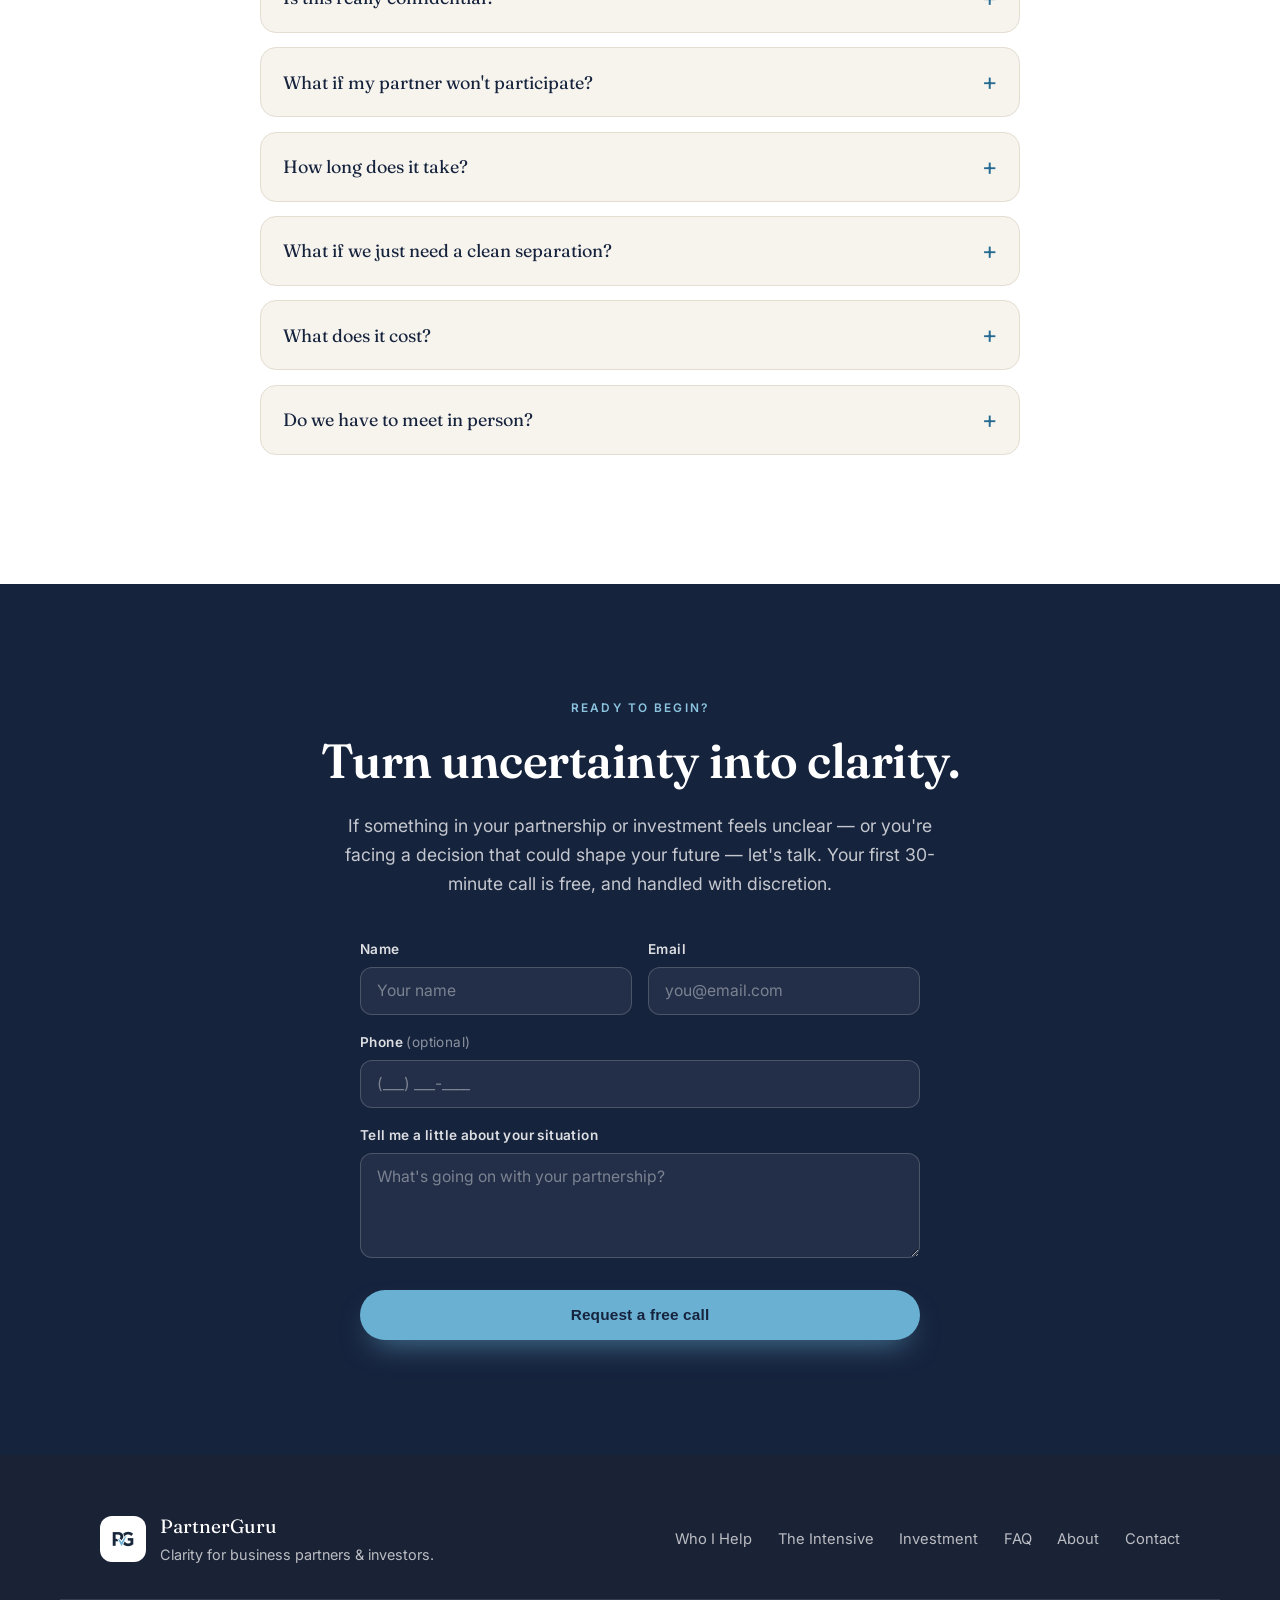
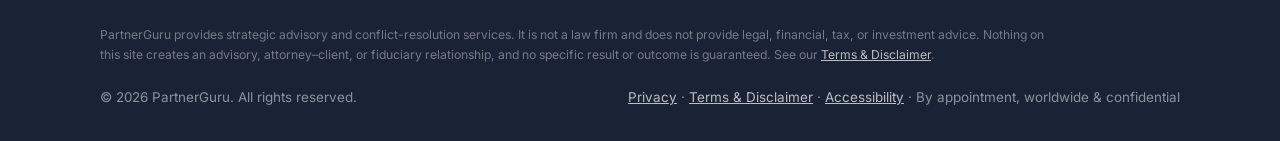
==== commit cd487e1e: "Hero/copy refresh + Is-PartnerGuru-right-for-you section" ====
--- a/index.html
+++ b/index.html
@@ -3,20 +3,20 @@
 <head>
   <meta charset="UTF-8" />
   <meta name="viewport" content="width=device-width, initial-scale=1.0" />
-  <title>PartnerGuru | Business Partnership Clarity &amp; Conflict Resolution</title>
-  <meta name="description" content="PartnerGuru helps business partners and investors find clarity at critical moments. A confidential 10-hour intensive to realign, restructure, or separate with respect." />
+  <title>PartnerGuru | Partnership Strategy &amp; Conflict Resolution</title>
+  <meta name="description" content="PartnerGuru helps founders and business partners navigate high-stakes partnership, ownership, and investment decisions — with clarity, discretion, and steady perspective." />
 
   <meta name="theme-color" content="#16233d" />
   <meta name="author" content="Mendy Chanin" />
 
   <!-- Open Graph / social sharing -->
-  <meta property="og:title" content="PartnerGuru | Business Partnership Clarity" />
-  <meta property="og:description" content="Helping business partners make confident decisions at critical moments." />
+  <meta property="og:title" content="PartnerGuru | Partnership Strategy & Conflict Resolution" />
+  <meta property="og:description" content="Helping founders and business partners navigate the decisions that shape their future." />
   <meta property="og:type" content="website" />
   <meta property="og:image" content="assets/photo.jpeg" />
   <meta name="twitter:card" content="summary_large_image" />
-  <meta name="twitter:title" content="PartnerGuru | Business Partnership Clarity" />
-  <meta name="twitter:description" content="Helping business partners make confident decisions at critical moments." />
+  <meta name="twitter:title" content="PartnerGuru | Partnership Strategy & Conflict Resolution" />
+  <meta name="twitter:description" content="Helping founders and business partners navigate the decisions that shape their future." />
   <meta name="twitter:image" content="assets/photo.jpeg" />
 
   <!-- Favicons -->
@@ -80,16 +80,16 @@
     <section class="hero">
       <div class="container hero-grid">
         <div class="hero-copy reveal">
-          <p class="eyebrow">Business Partnership Clarity<br />&amp; Conflict Resolution</p>
-          <h1>I believe in clarity<br class="br-sm" /> and <br class="br-lg" />relationships.</h1>
+          <p class="eyebrow">Partnership Strategy<br />&amp; Conflict Resolution</p>
+          <h1>Clarity for Business Partners at Every Critical Decision.</h1>
           <ul class="hero-trust">
             <li><strong>25+ yrs</strong><span>Experience</span></li>
-            <li><strong>Trusted</strong><span>Mediator</span></li>
-            <li><strong>Utmost</strong><span>Discretion</span></li>
+            <li><strong>Millions</strong><span>Protected</span></li>
+            <li><strong>Strictly</strong><span>Confidential</span></li>
           </ul>
-          <p class="lede">Helping business partners make confident decisions at the moments that matter most — with discretion, fairness, and steady perspective.</p>
+          <p class="lede">Helping founders and business partners navigate the decisions that shape their future — whether launching a new partnership, resolving different visions, restructuring ownership, or preserving a relationship that's too valuable to lose.</p>
           <div class="hero-actions">
-            <a href="#contact" class="btn btn-primary">Let's make it happen</a>
+            <a href="#contact" class="btn btn-primary">Book Your Consultation</a>
             <a href="#process" class="btn btn-ghost">See how it works</a>
           </div>
         </div>
@@ -153,7 +153,7 @@
     <section class="intro">
       <div class="container narrow reveal">
         <p class="intro-lead">A good business partnership can be one of life's greatest blessings — the chance to combine strengths, capital, and vision and build something genuinely remarkable.</p>
-        <p>But sometimes things don't work out as planned. You may still respect and value each other — yet conversations begin to loop, progress stalls, and decisions feel heavier each time they come up.</p>
+        <p>But every partnership eventually reaches important decisions. Sometimes they're caused by conflict. More often, they're created by growth, changing priorities, new opportunities, or different visions for the future.</p>
       </div>
     </section>
 
@@ -167,26 +167,36 @@
 
         <div class="cards">
           <article class="card reveal">
+            <div class="card-icon">✦</div>
+            <h3>Starting a new partnership</h3>
+            <p>Helping partners build the right foundation before problems arise.</p>
+          </article>
+          <article class="card reveal">
+            <div class="card-icon">⊕</div>
+            <h3>Joint ventures</h3>
+            <p>Structuring important business relationships from the beginning.</p>
+          </article>
+          <article class="card reveal">
+            <div class="card-icon">％</div>
+            <h3>Equity discussions</h3>
+            <p>When ownership no longer reflects contribution or future goals.</p>
+          </article>
+          <article class="card reveal">
+            <div class="card-icon">⇢</div>
+            <h3>Succession planning</h3>
+            <p>Preparing the next chapter without damaging the current one.</p>
+          </article>
+          <article class="card reveal">
             <div class="card-icon">↔</div>
             <h3>Different visions</h3>
             <p>Partners who see the business differently — in pace, priorities, or direction.</p>
           </article>
           <article class="card reveal">
-            <div class="card-icon">◑</div>
-            <h3>Undefined roles</h3>
-            <p>Co-founders who need to define clear roles, responsibilities, and outcomes.</p>
-          </article>
-          <article class="card reveal">
             <div class="card-icon">⚖</div>
             <h3>Out of balance</h3>
             <p>Roles, effort, or rewards that feel out of balance between partners.</p>
           </article>
           <article class="card reveal">
-            <div class="card-icon">↗</div>
-            <h3>Growth vs. caution</h3>
-            <p>One partner wanting to expand quickly while another prefers a careful path.</p>
-          </article>
-          <article class="card reveal">
             <div class="card-icon">♥</div>
             <h3>Family &amp; friendship</h3>
             <p>Family or friendship ties complicating otherwise straightforward business conversations.</p>
@@ -196,16 +206,6 @@
             <h3>A graceful exit</h3>
             <p>A partner or investor considering an exit but wanting to preserve trust.</p>
           </article>
-          <article class="card reveal">
-            <div class="card-icon">◔</div>
-            <h3>Silent partners</h3>
-            <p>Silent partners wanting confidence that expectations and agreements still make sense.</p>
-          </article>
-          <article class="card reveal">
-            <div class="card-icon">◐</div>
-            <h3>Something feels off</h3>
-            <p>A tense atmosphere no one can fully explain — just a sense that something isn't right.</p>
-          </article>
         </div>
       </div>
     </section>
@@ -216,7 +216,7 @@
         <div class="section-head reveal">
           <p class="eyebrow light">How I can help</p>
           <h2>The PartnerGuru Intensive.<br />10 hours. Real clarity.</h2>
-          <p class="section-sub">When clarity matters, you don't need months of consulting. You need a focused, confidential process that gets to the truth and restores direction.</p>
+          <p class="section-sub">When business decisions carry long-term consequences, you don't need endless consulting. You need an experienced, independent advisor who can help you reach the right decision with confidence.</p>
         </div>
 
         <div class="steps">
@@ -232,7 +232,7 @@
           </article>
           <article class="step reveal">
             <span class="step-num">03</span>
-            <h3>The Course</h3>
+            <h3>The Decision</h3>
             <p>We map clear, practical paths forward — alignment, restructuring, or respectful separation. You leave with an action plan you can rely on.</p>
           </article>
         </div>
@@ -242,6 +242,23 @@
           <li><span class="timeline-when">Week 2</span><span class="timeline-what">Clarity &amp; root causes</span></li>
           <li><span class="timeline-when">Outcome</span><span class="timeline-what">Your action plan</span></li>
         </ol>
+      </div>
+    </section>
+
+    <!-- ===== Is PartnerGuru right for you ===== -->
+    <section class="fit section" id="fit">
+      <div class="container narrow">
+        <div class="section-head reveal">
+          <p class="eyebrow">Is this you?</p>
+          <h2>Is PartnerGuru right for you?</h2>
+          <p class="section-sub">PartnerGuru is for founders and business owners facing important partnership and ownership decisions — not just disputes, but any high-stakes choice that will shape your company's future.</p>
+        </div>
+        <div class="fit-callout reveal">
+          <h3>Even considering litigation? Talk to me first.</h3>
+          <p>For over 25 years I've helped individuals and partners work through serious disputes — and I've been through litigation myself. I'm not an attorney and I won't represent you in court. But because I've lived it <em>and</em> guided others through it, I know what a legal battle really costs — in money, time, and relationships — and I can help you see it clearly before you commit. Sometimes litigation is the right call. More often there's a faster, less damaging path. Either way, you'll make that decision with someone who's seen where both roads lead.</p>
+        </div>
+        <p class="fit-close reveal">If you're facing one of the biggest decisions in your business and want clarity before you commit — let's talk.</p>
+        <div class="fit-cta reveal"><a href="#contact" class="btn btn-primary">Book Your Consultation</a></div>
       </div>
     </section>
 
--- a/styles.css
+++ b/styles.css
@@ -239,9 +239,10 @@
   align-items: center;
 }
 .hero h1 {
-  font-size: clamp(2.2rem, 3.3vw, 3.35rem);
-  line-height: 1.15;
+  font-size: clamp(2.1rem, 3.2vw, 3.2rem);
+  line-height: 1.16;
   margin-bottom: 1.3rem;
+  text-wrap: balance;
 }
 .hero h1 .br-sm { display: none; }
 .hero-brand {
@@ -269,11 +270,12 @@
   margin: 1.9rem 0 0;
 }
 .lede {
-  font-size: clamp(1.05rem, 1.6vw, 1.25rem);
-  line-height: 1.78;
+  font-size: clamp(1.02rem, 1.5vw, 1.18rem);
+  line-height: 1.7;
   color: var(--muted);
-  max-width: 34ch;
+  max-width: 46ch;
   margin-bottom: 2rem;
+  text-wrap: pretty;
 }
 .hero-actions { display: flex; flex-wrap: wrap; gap: 0.9rem; margin-bottom: 2.6rem; }
 
@@ -424,6 +426,32 @@
   font-size: 1.02rem;
 }
 .tiers-cta { text-align: center; margin-top: 2.6rem; }
+
+/* ---------- Is PartnerGuru right for you ---------- */
+.fit { background: var(--paper); }
+.fit-callout {
+  background: linear-gradient(160deg, var(--navy) 0%, var(--navy-2) 100%);
+  color: #fff;
+  border-radius: var(--radius-lg);
+  padding: clamp(1.8rem, 4vw, 2.5rem) clamp(1.5rem, 4vw, 2.3rem);
+  max-width: 720px;
+  margin: clamp(2rem, 5vw, 3rem) auto 0;
+  box-shadow: var(--shadow);
+  text-align: left;
+}
+.fit-callout h3 { color: #fff; font-size: clamp(1.35rem, 2.5vw, 1.6rem); margin-bottom: 0.9rem; }
+.fit-callout p { color: rgba(255, 255, 255, 0.85); font-size: 1.04rem; line-height: 1.72; margin: 0; }
+.fit-callout em { color: var(--blue-2); font-style: italic; }
+.fit-close {
+  font-family: "Fraunces", serif;
+  font-size: clamp(1.2rem, 2.2vw, 1.45rem);
+  color: var(--navy);
+  text-align: center;
+  max-width: 52ch;
+  margin: 2.4rem auto 1.8rem;
+  line-height: 1.4;
+}
+.fit-cta { text-align: center; }
 
 /* ---------- Testimonials ---------- */
 .testimonials { background: var(--paper); }
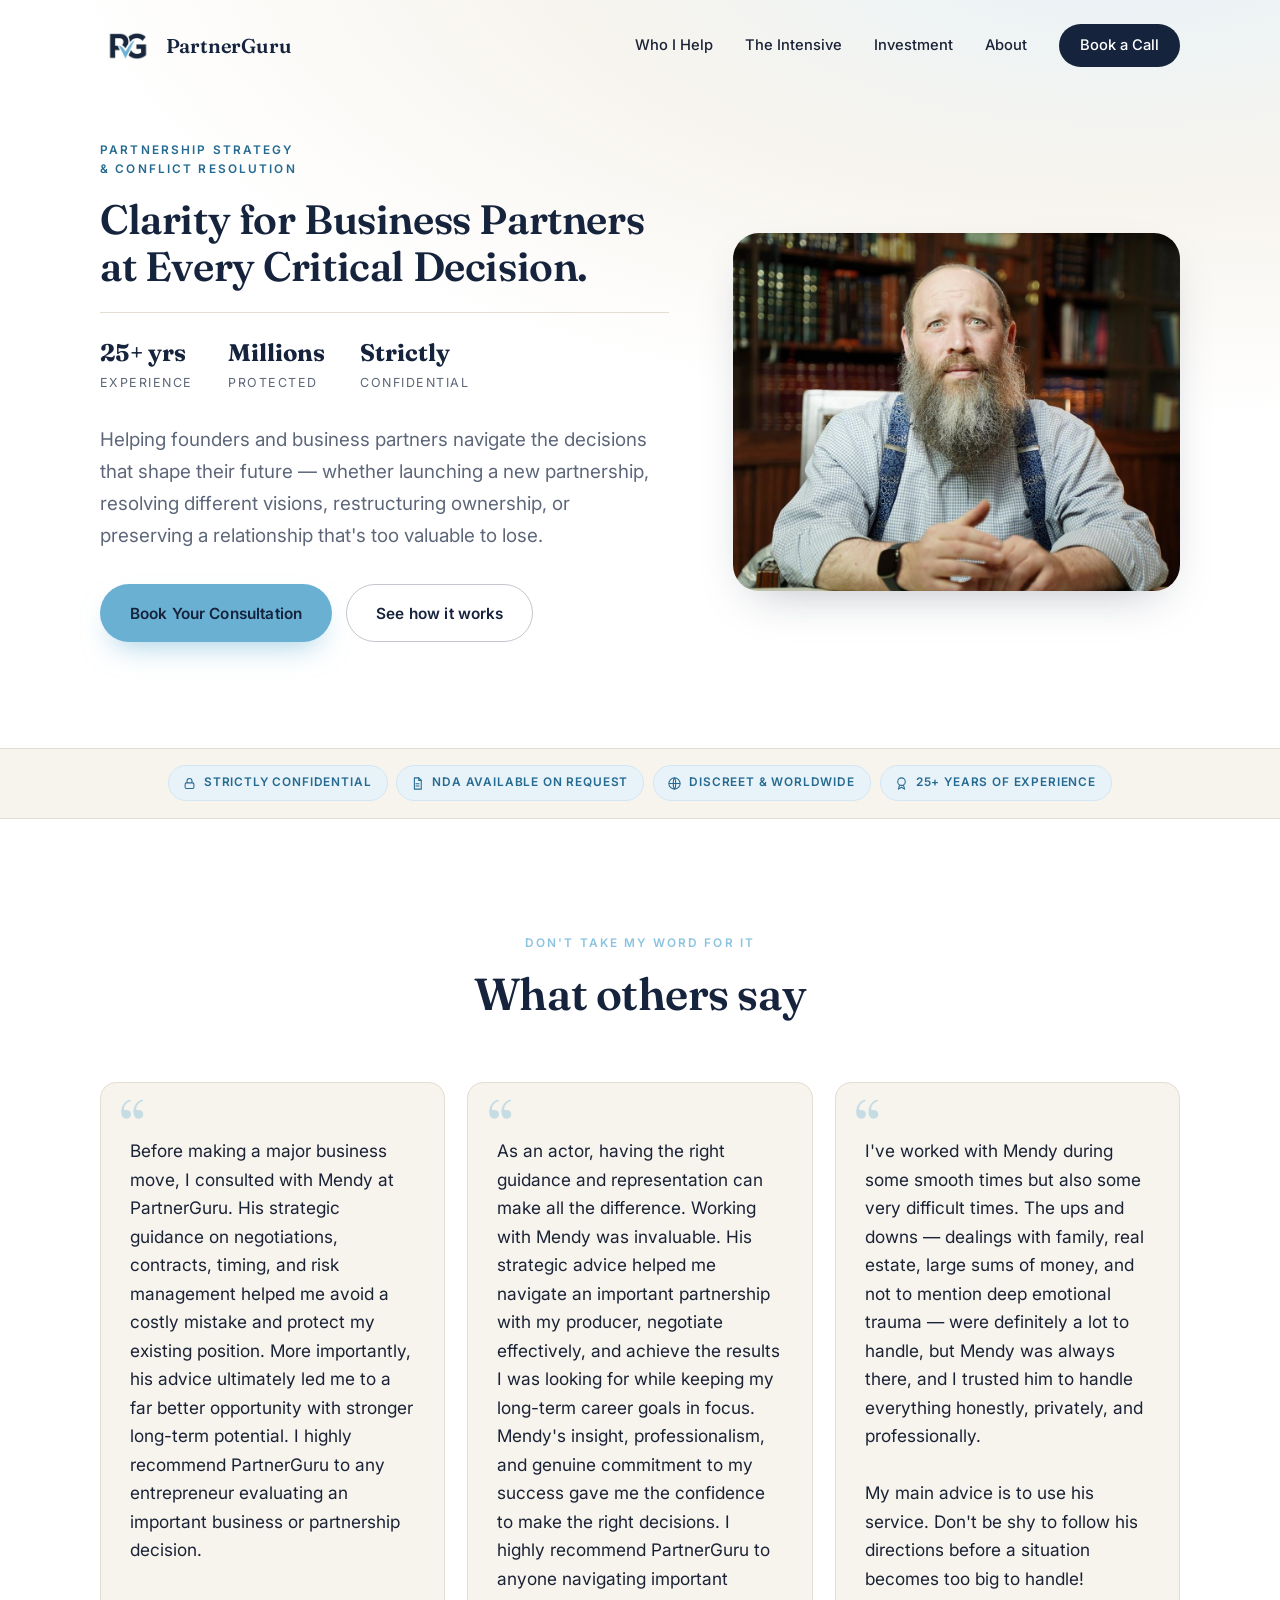
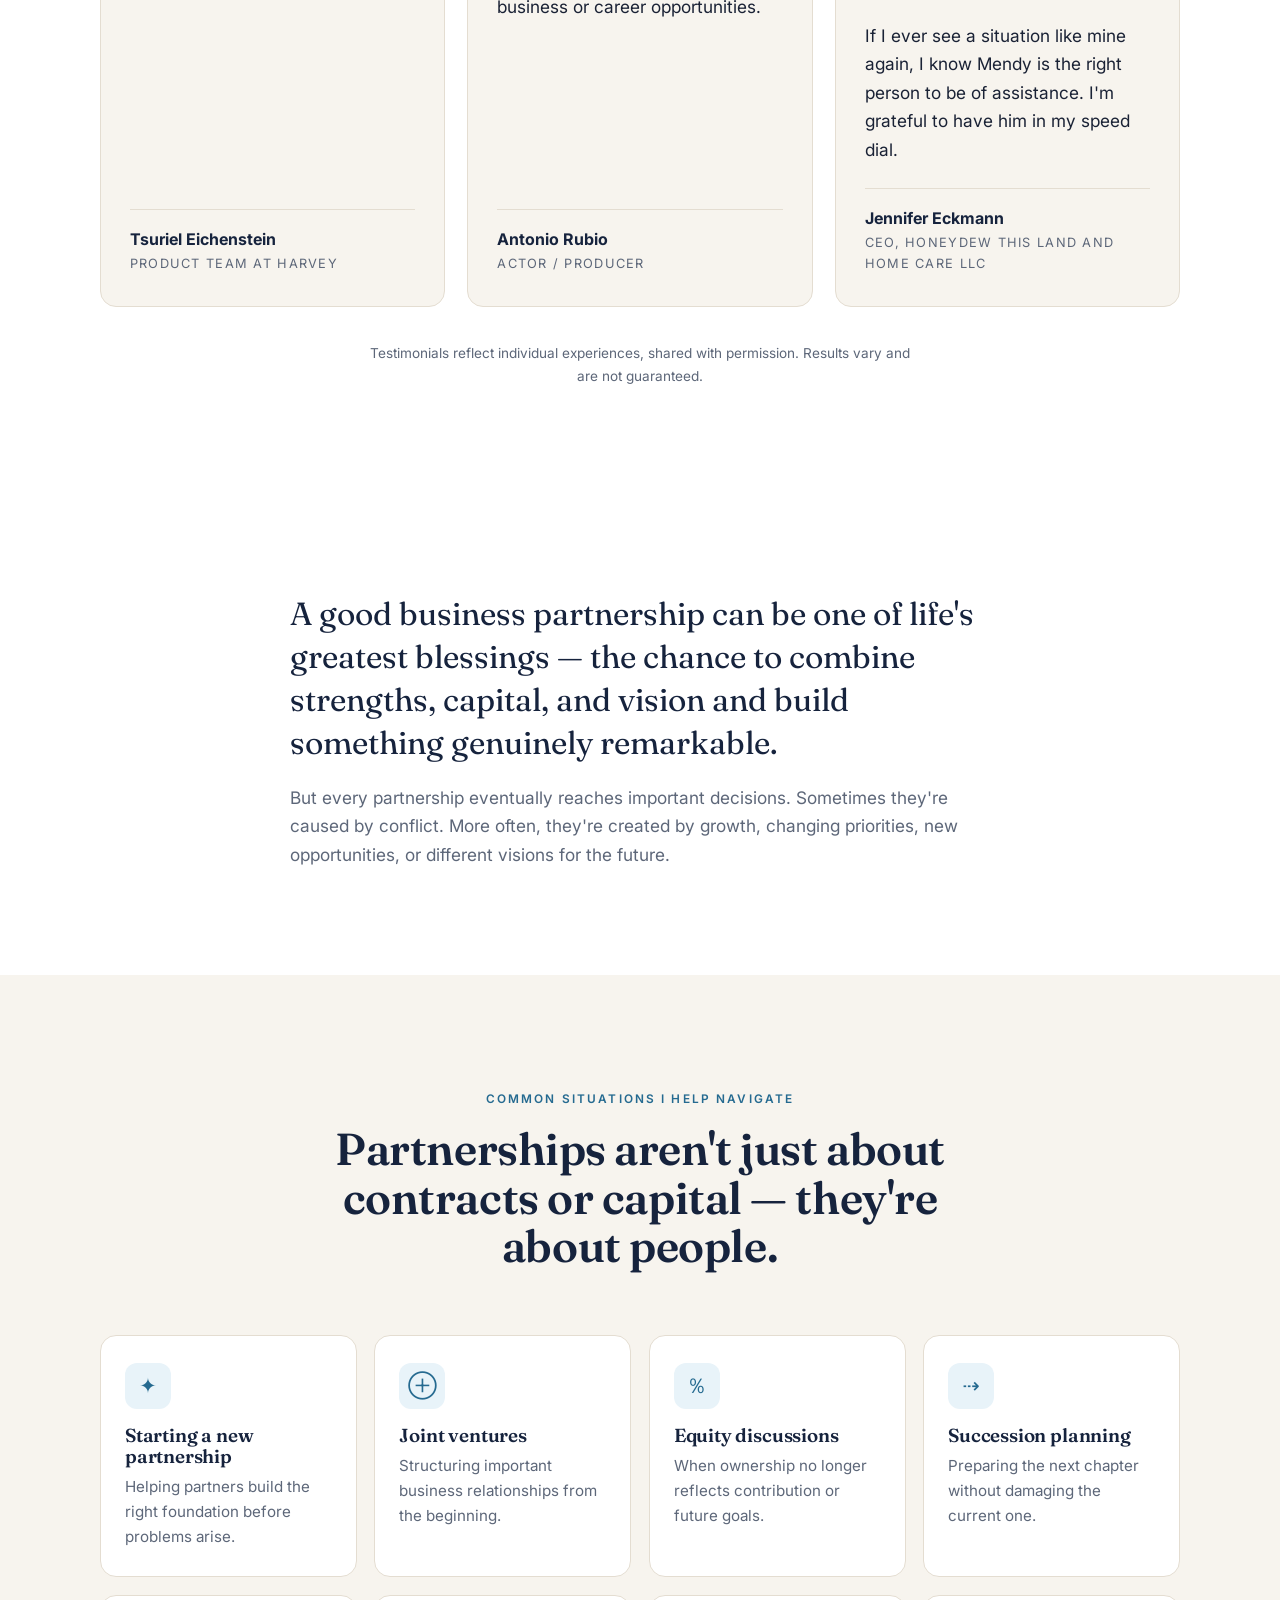
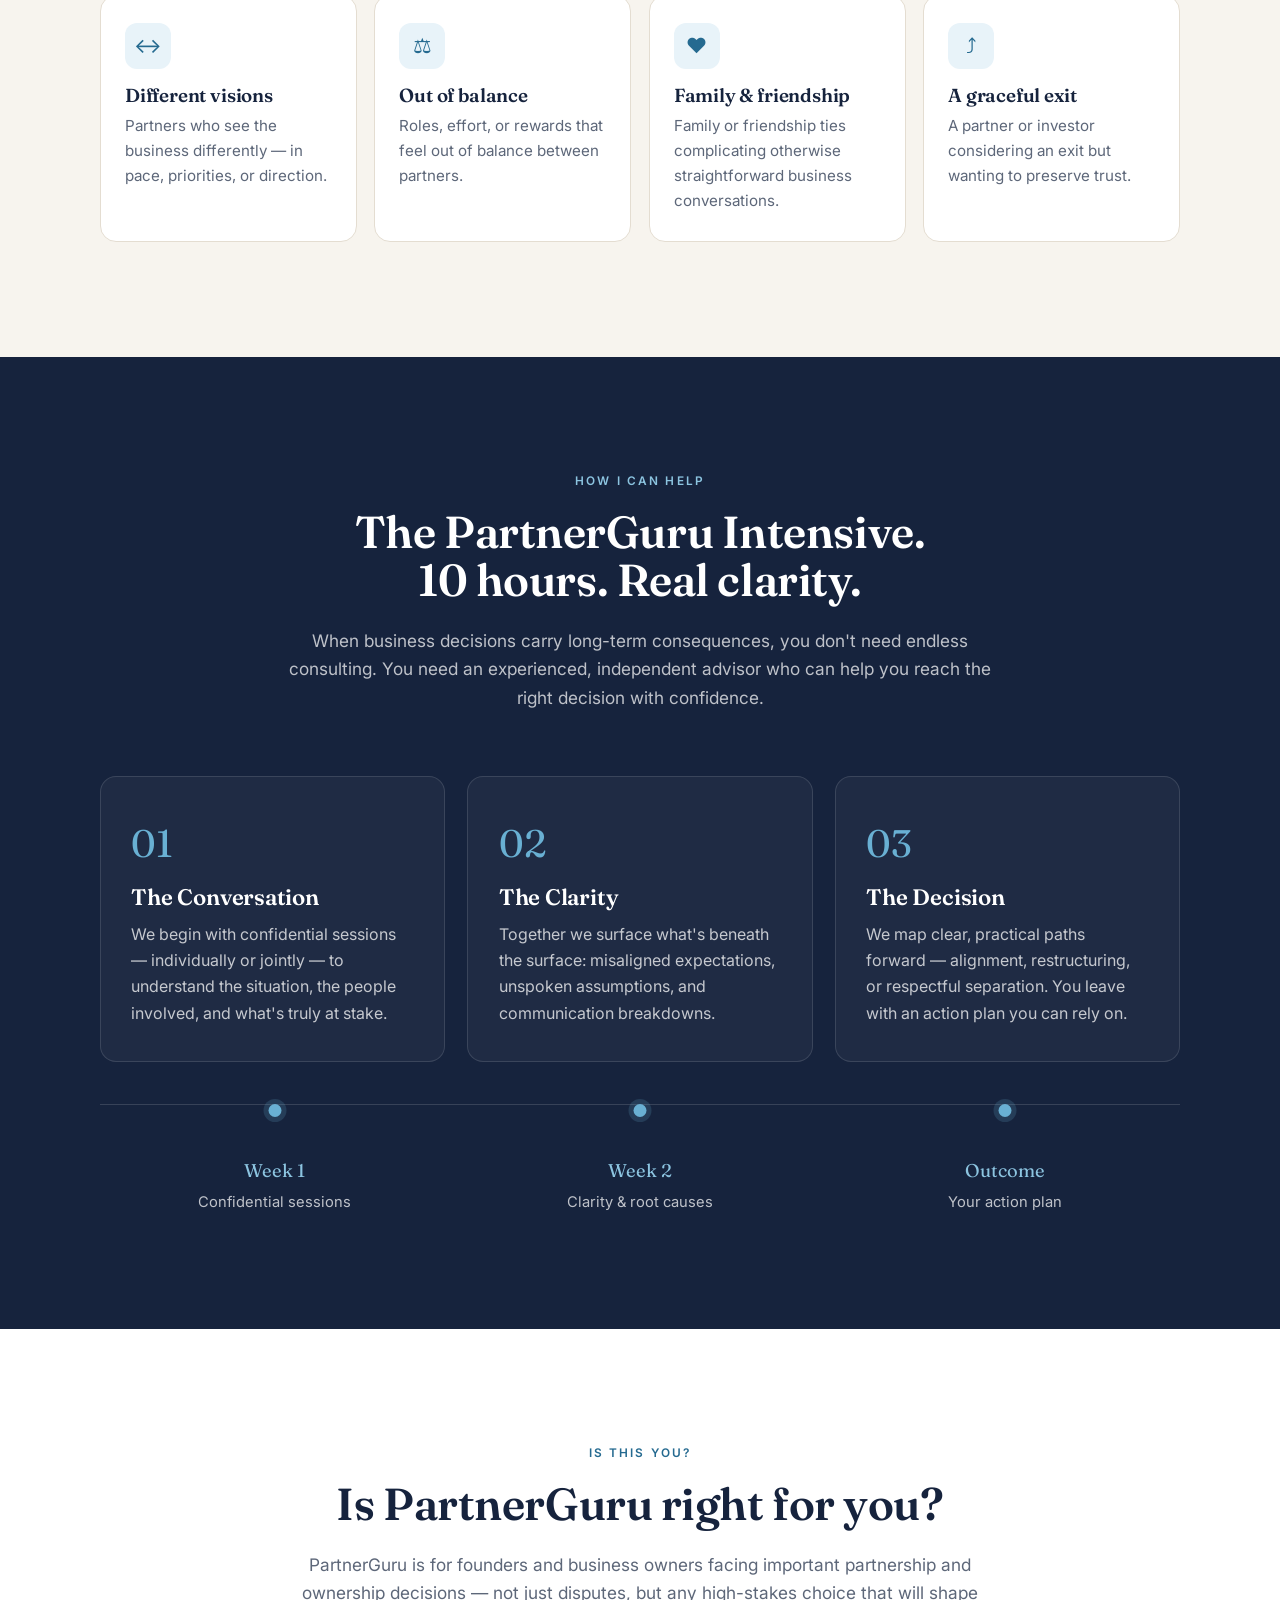
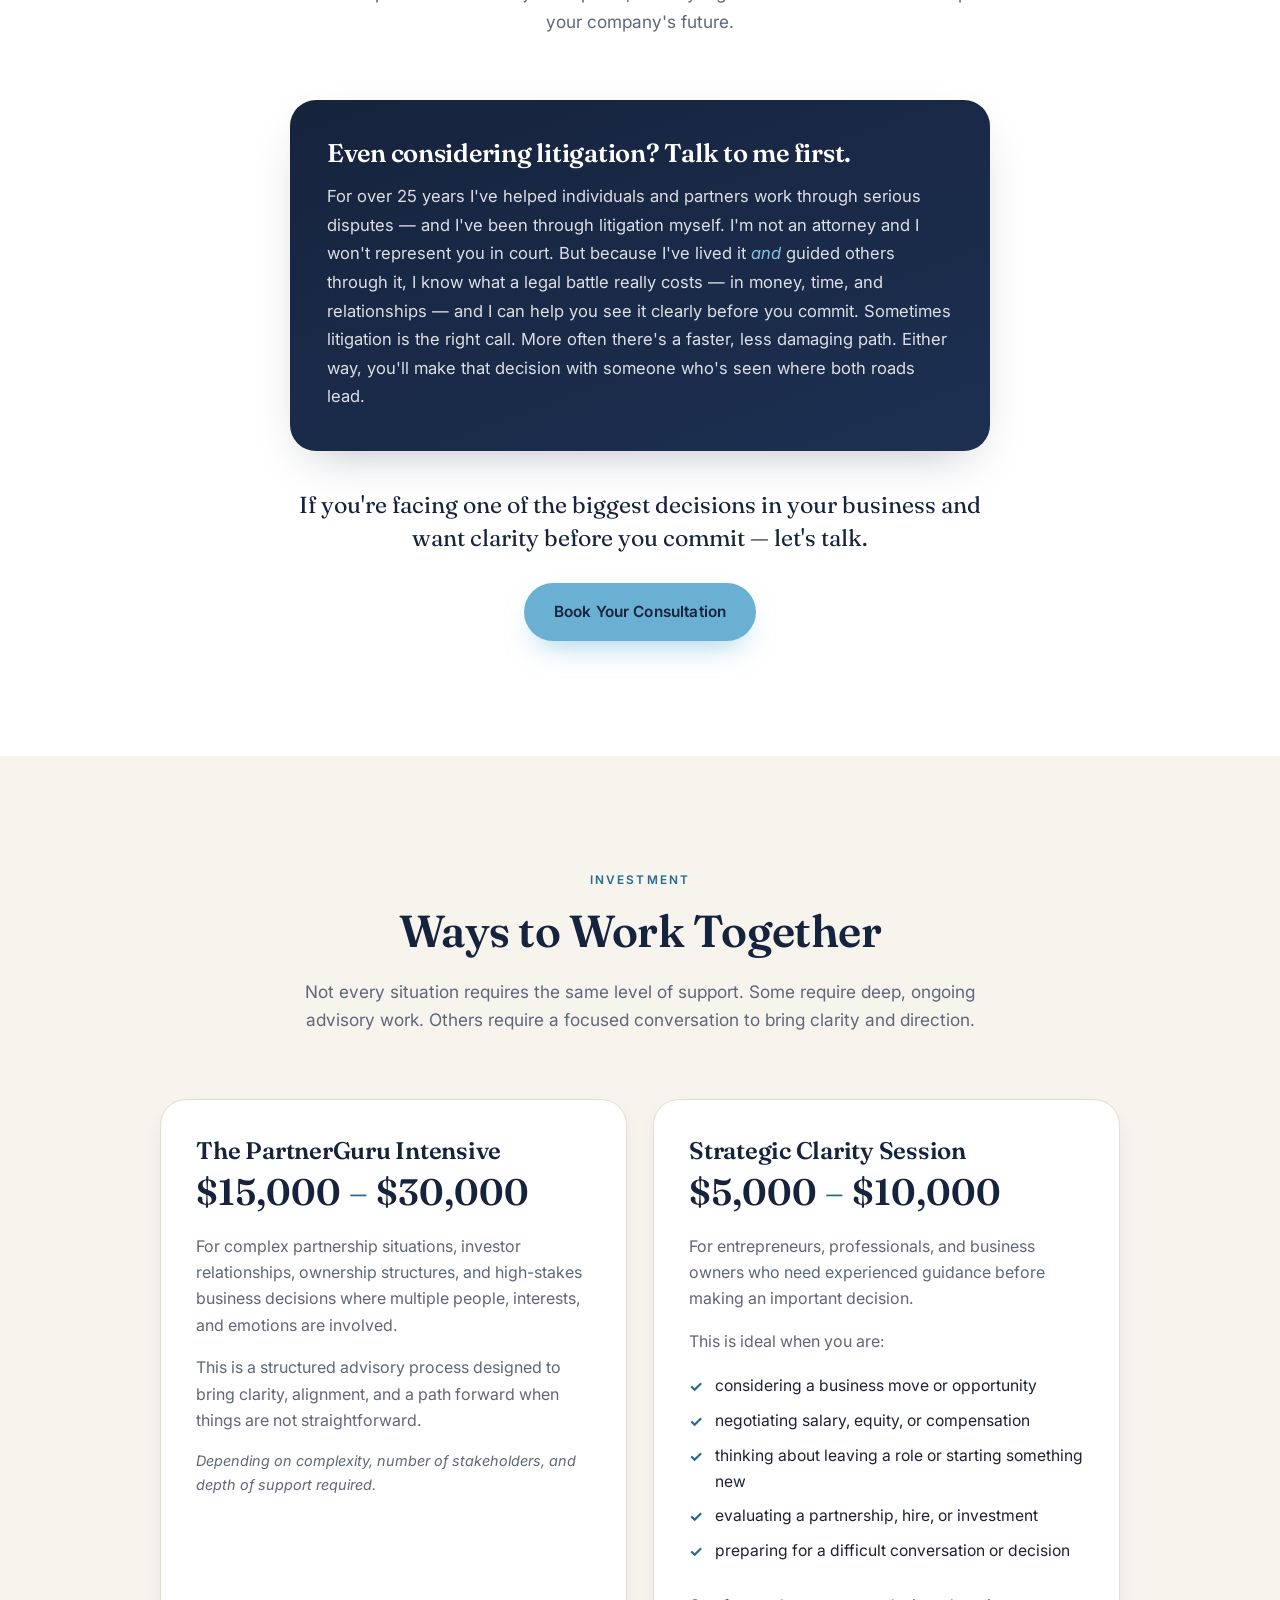
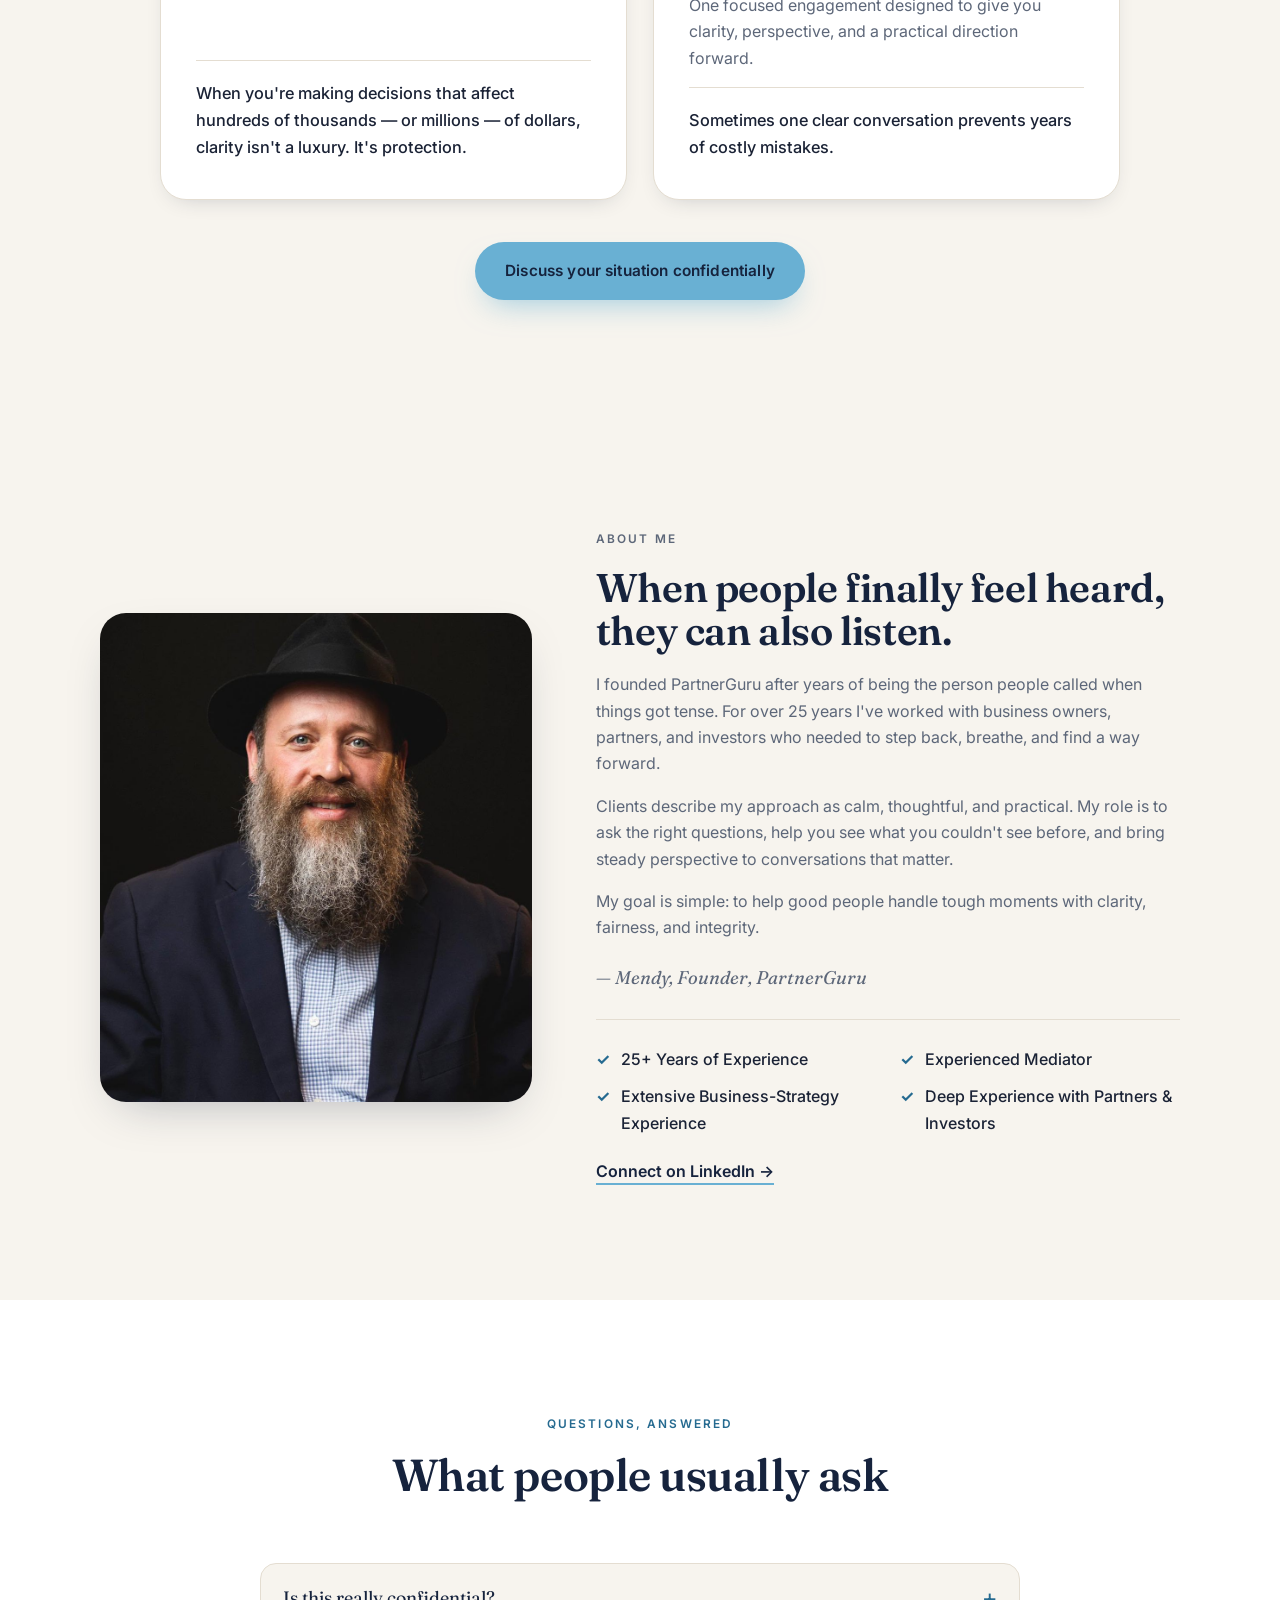
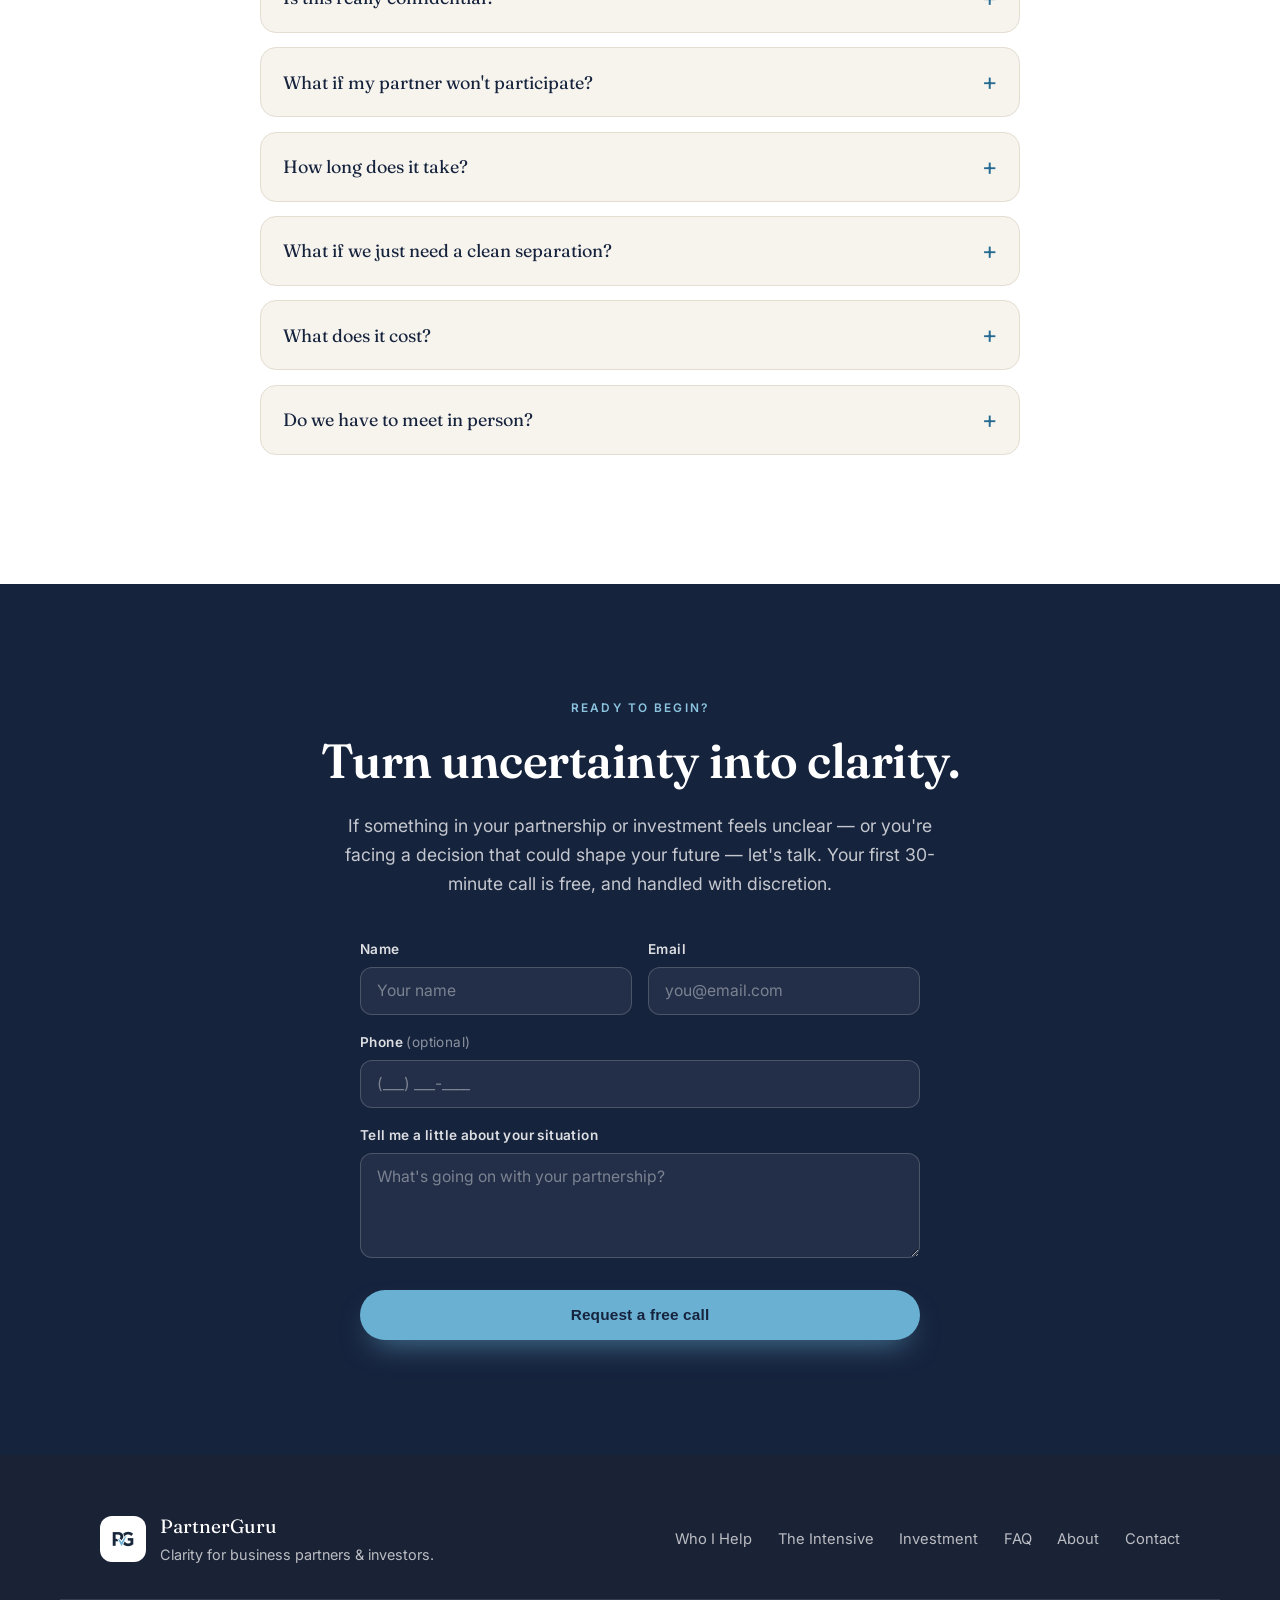
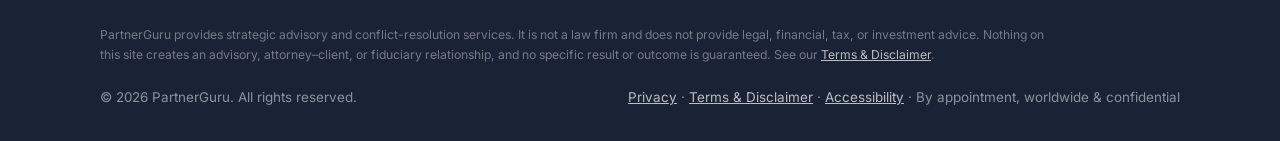
==== commit 6adfebee: "Fix leftover 'Certified Mediator' in structured data -> Experienced" ====
--- a/index.html
+++ b/index.html
@@ -31,7 +31,7 @@
     "@type": "ProfessionalService",
     "name": "PartnerGuru",
     "description": "Confidential business-partnership clarity and conflict-resolution consulting. A focused 10-hour intensive to realign, restructure, or separate with respect.",
-    "founder": { "@type": "Person", "name": "Mendy Chanin", "jobTitle": "Founder & Certified Mediator" },
+    "founder": { "@type": "Person", "name": "Mendy Chanin", "jobTitle": "Founder & Experienced Mediator" },
     "areaServed": "Worldwide",
     "priceRange": "$15,000 - $30,000",
     "knowsAbout": ["Business partnership mediation", "Conflict resolution", "Co-founder disputes", "Partner buyouts", "Business strategy"],
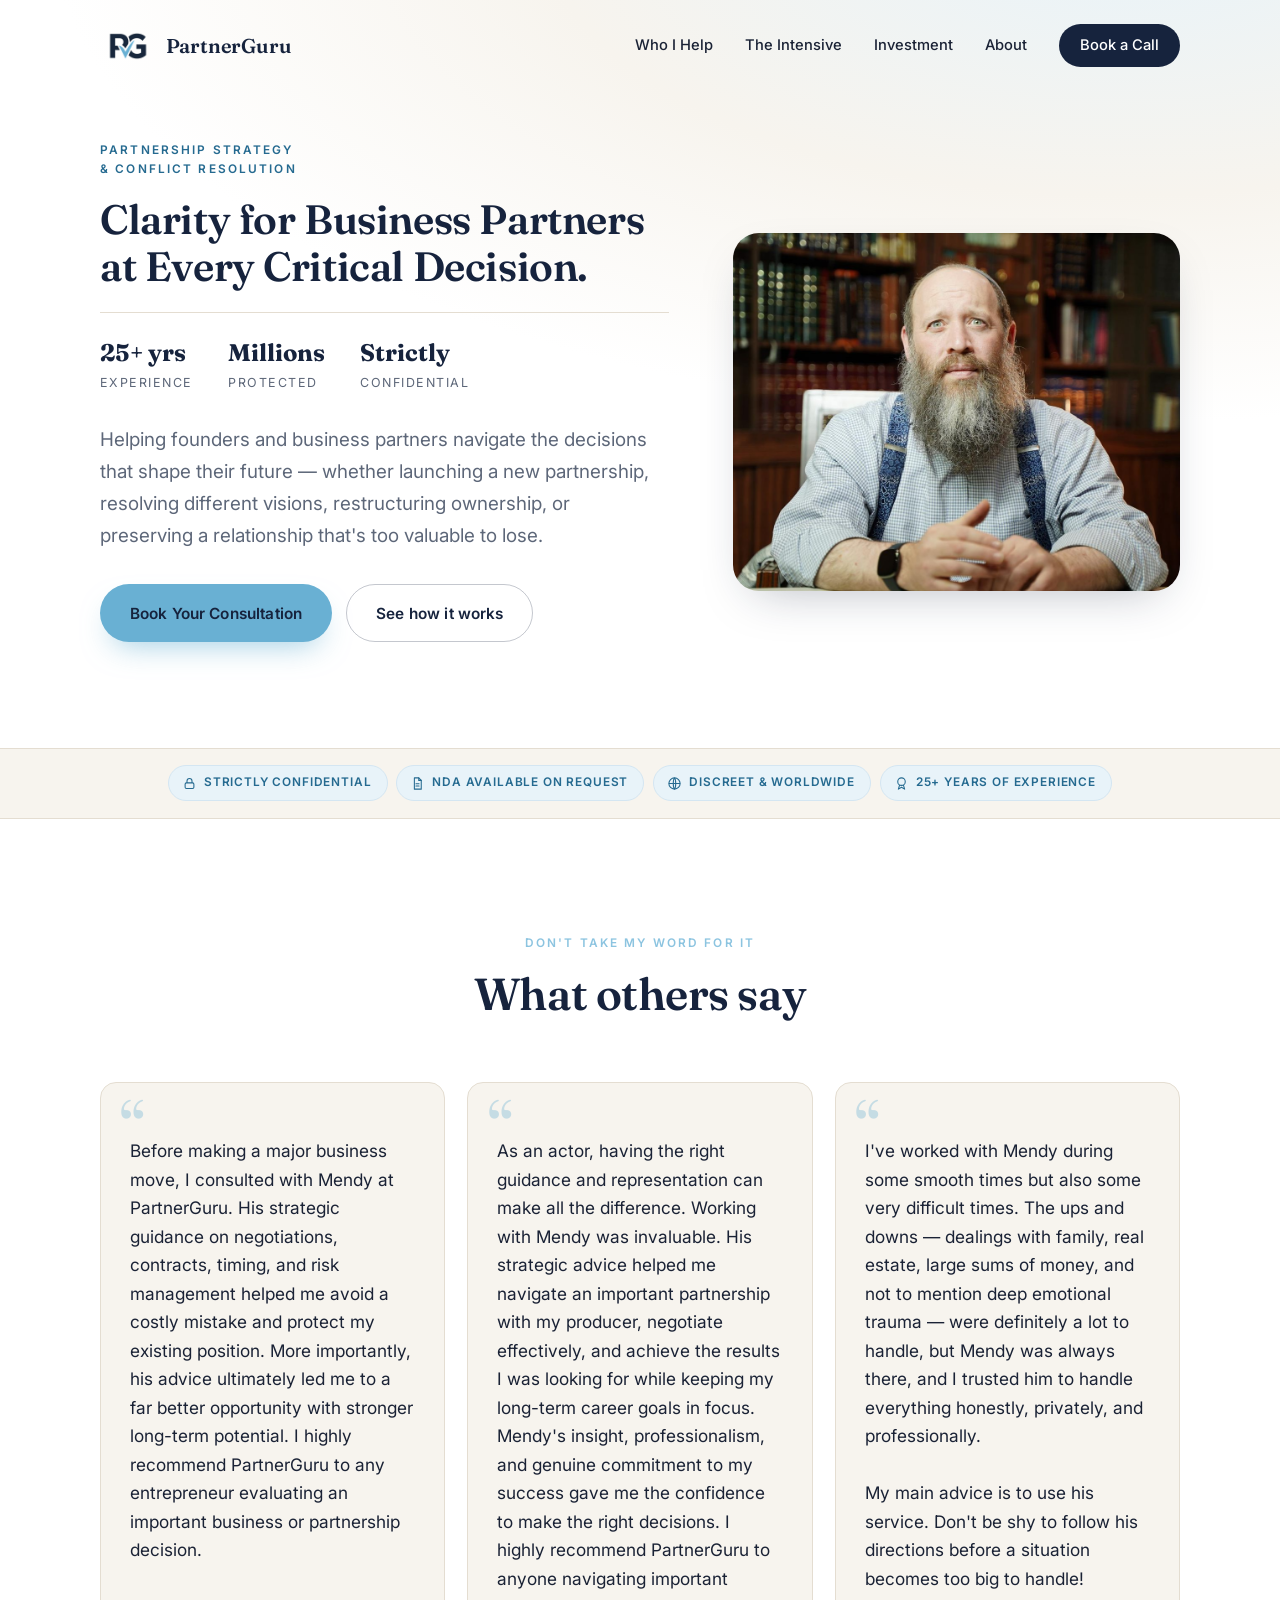
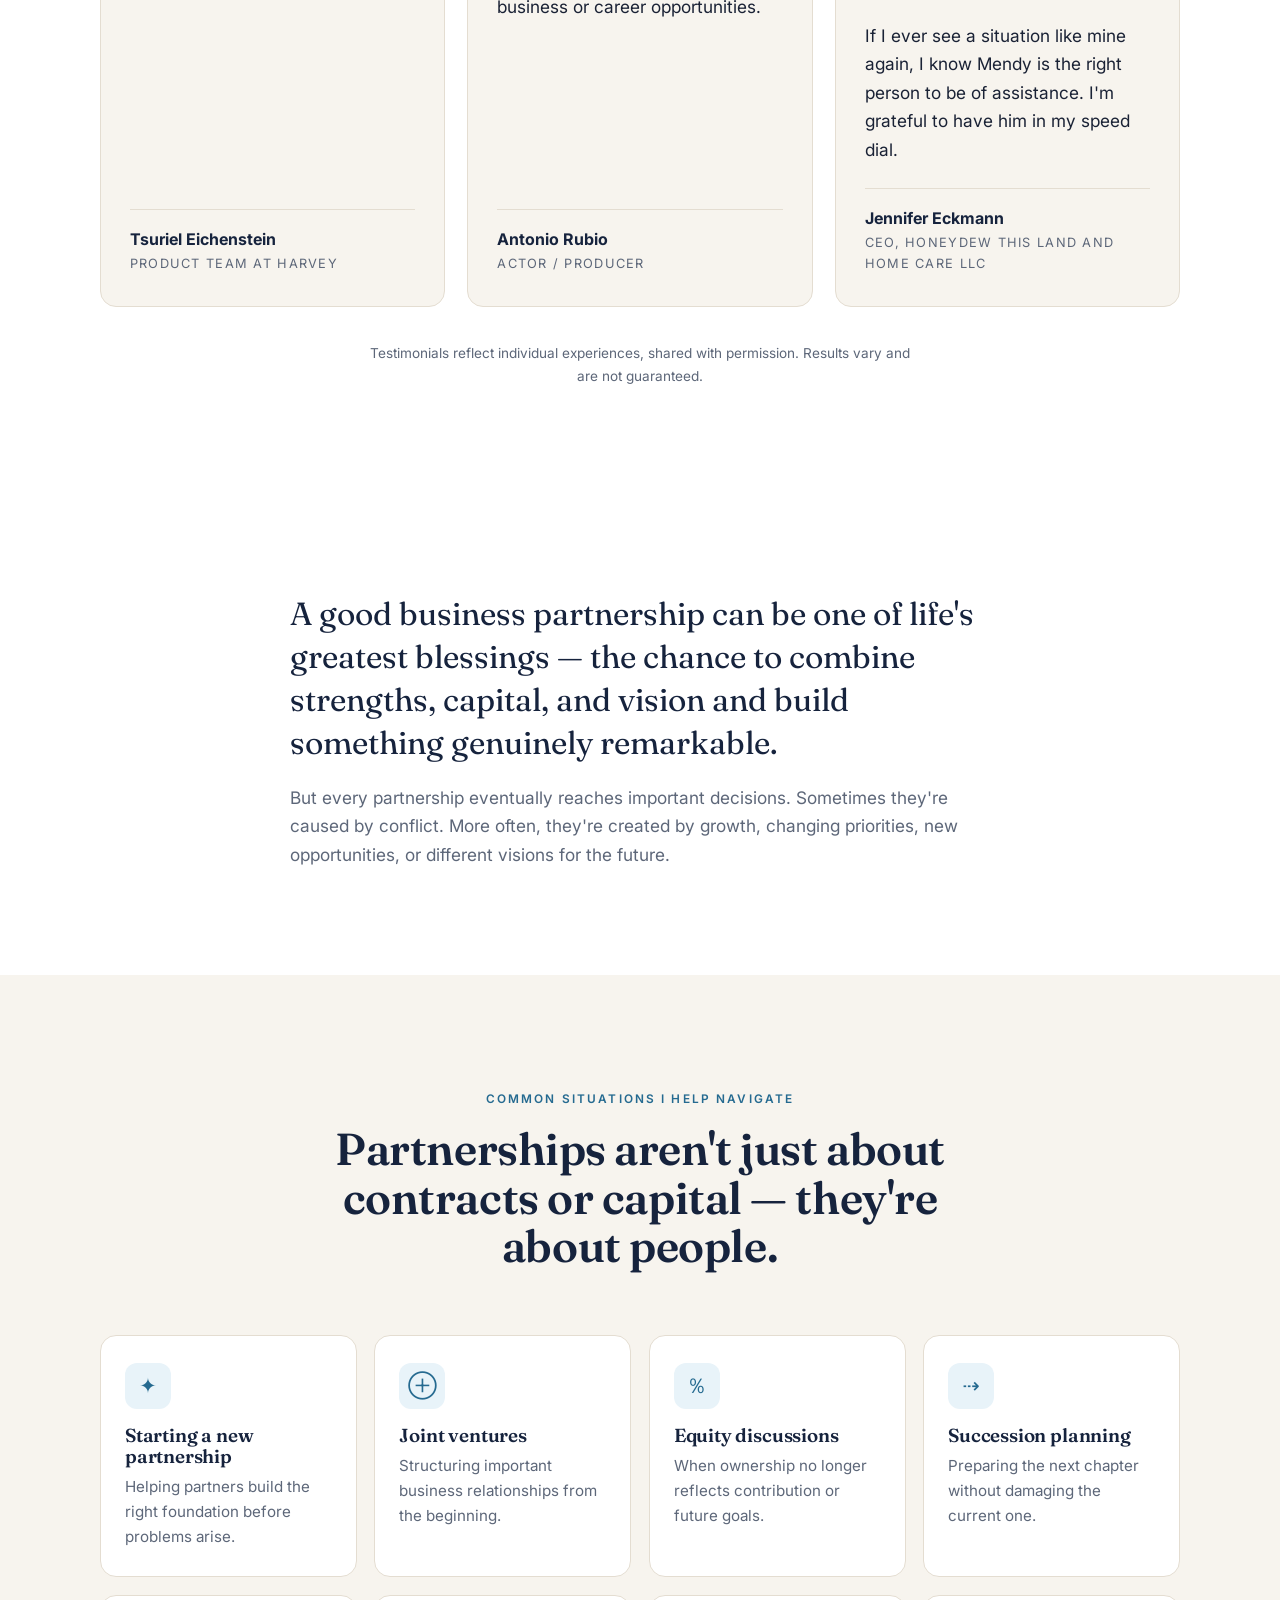
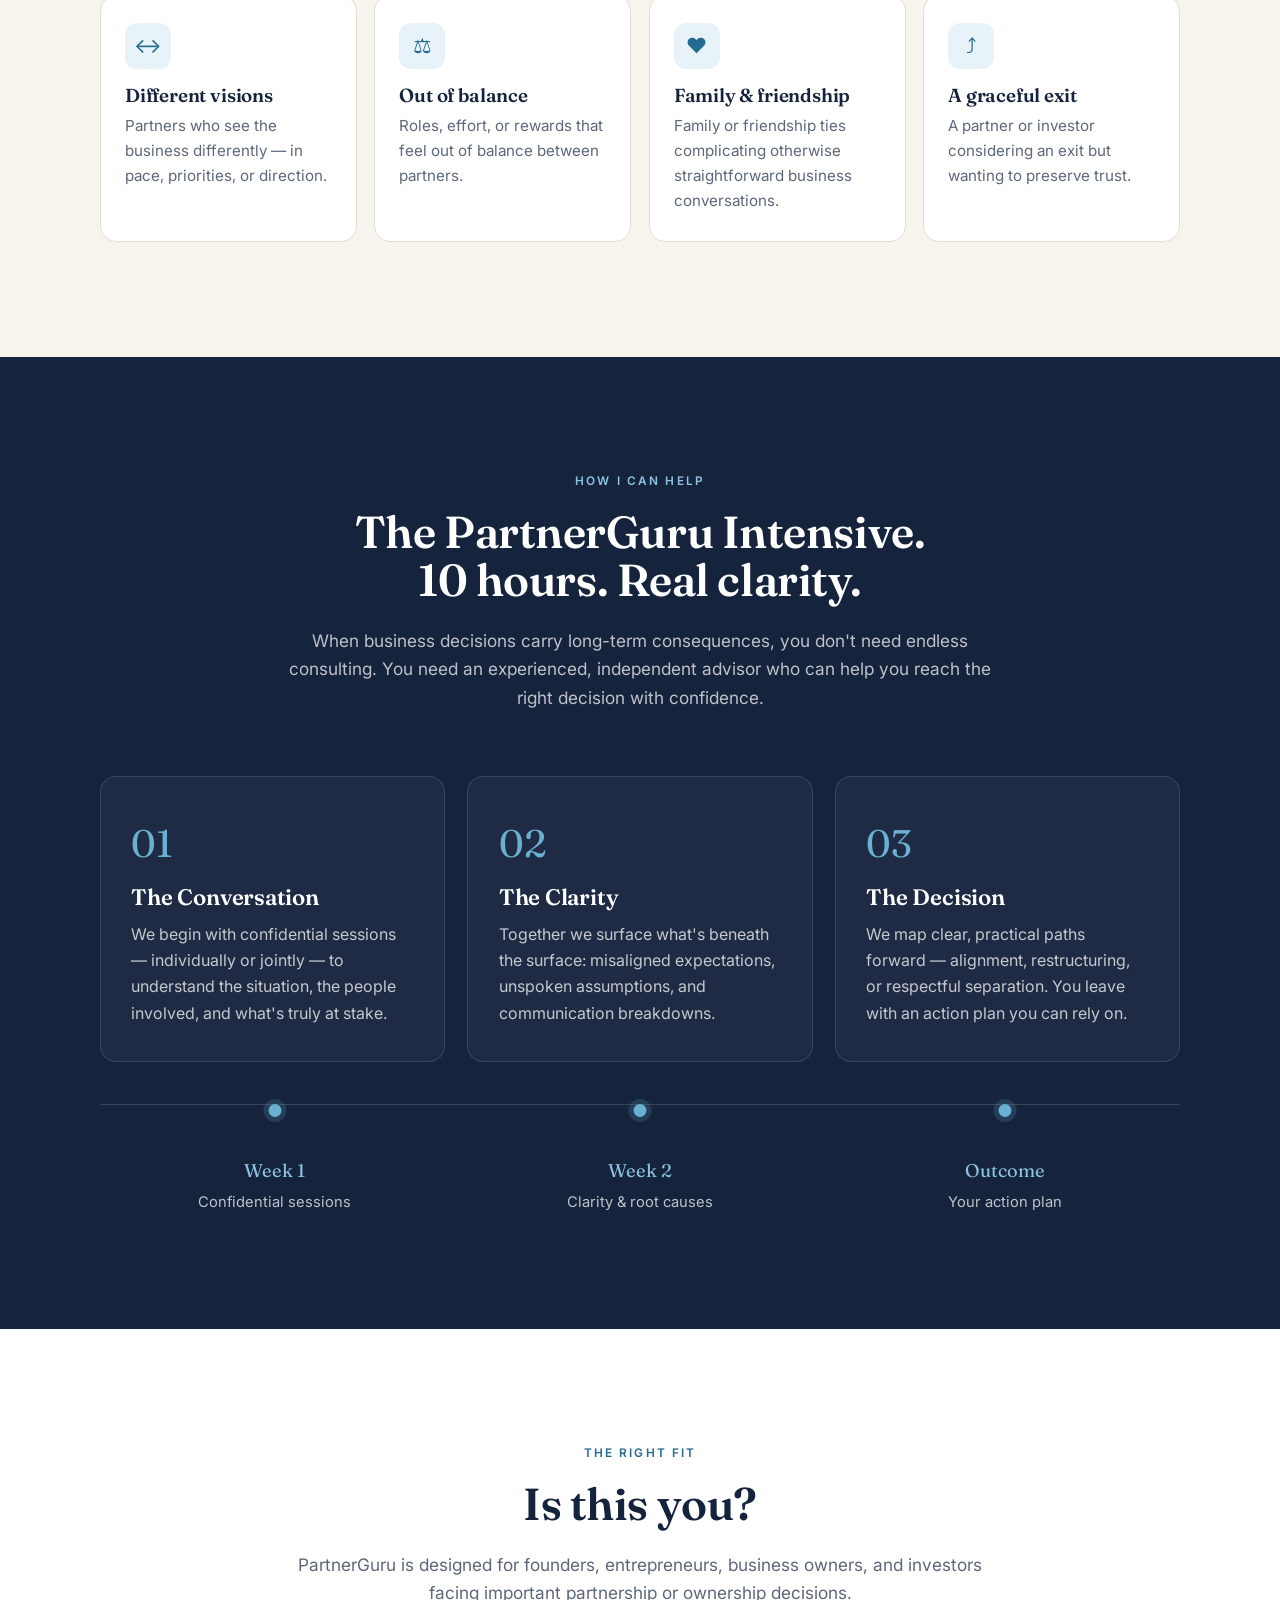
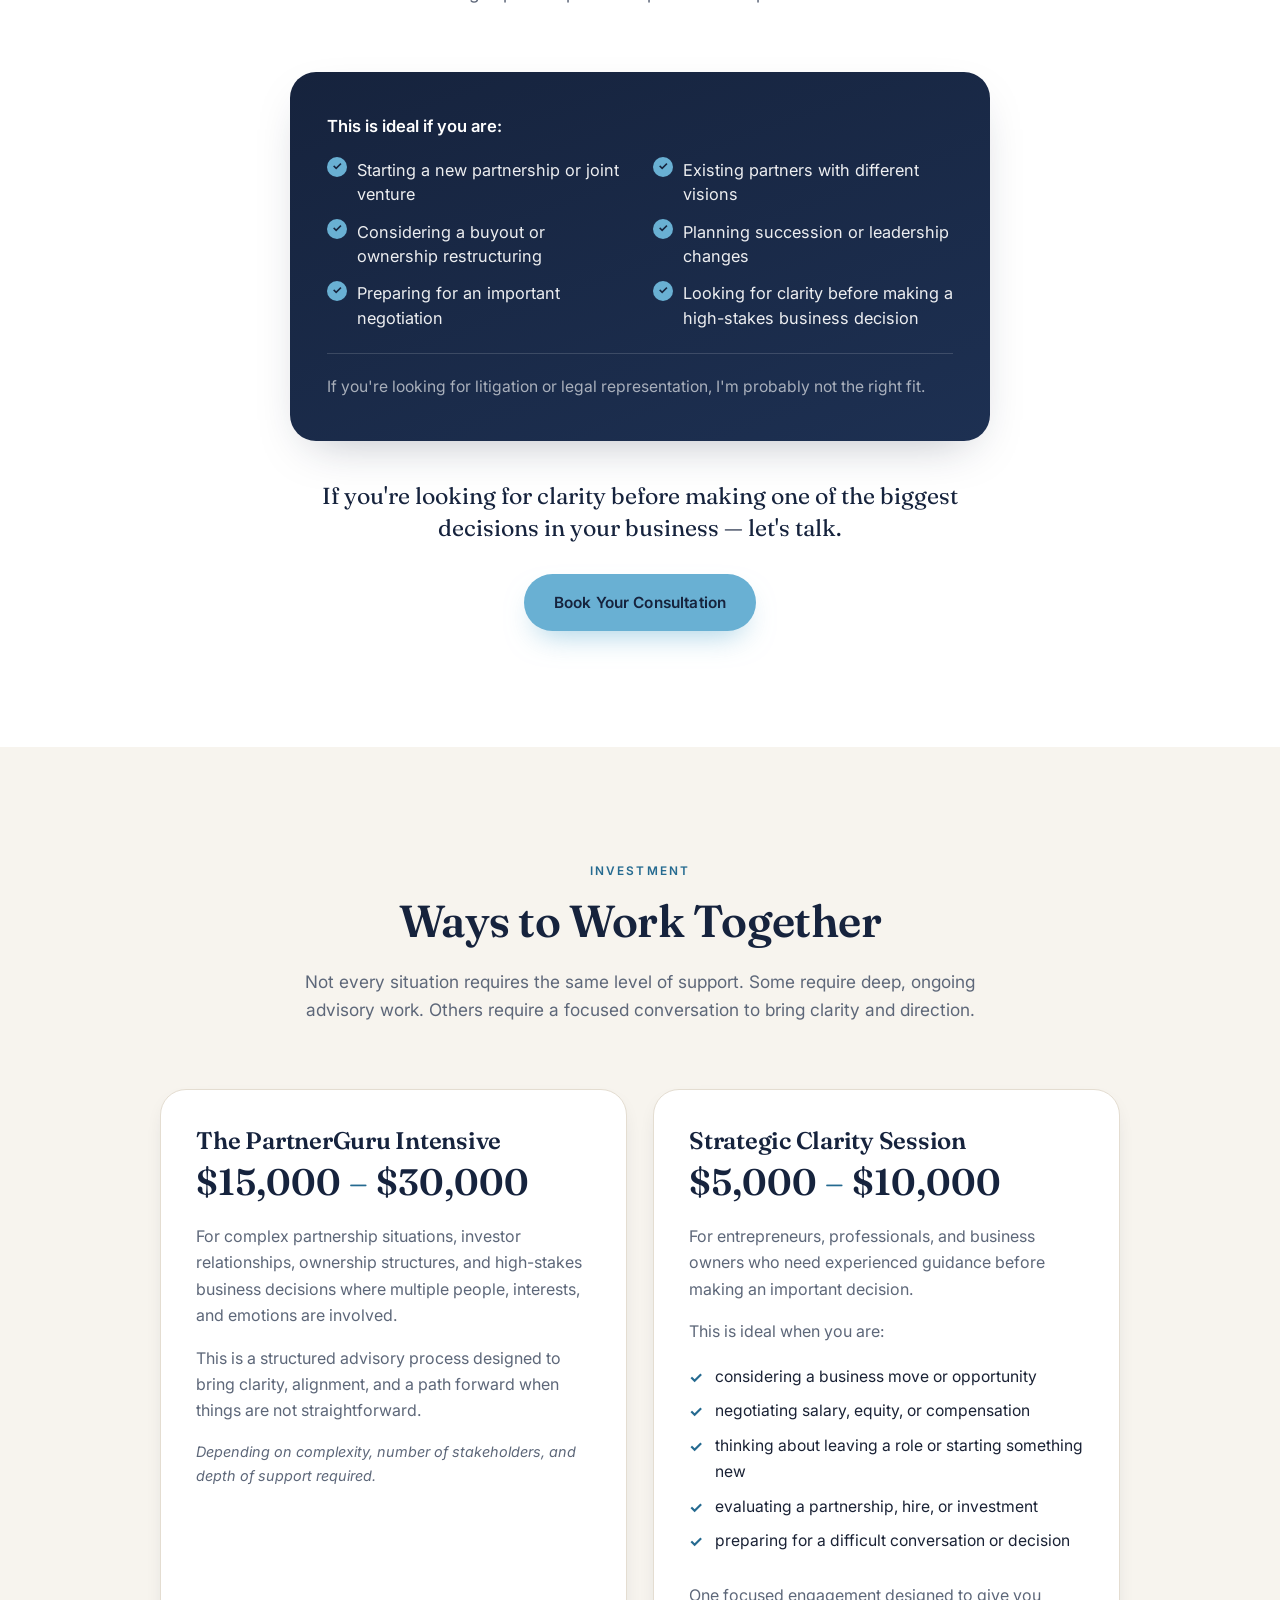
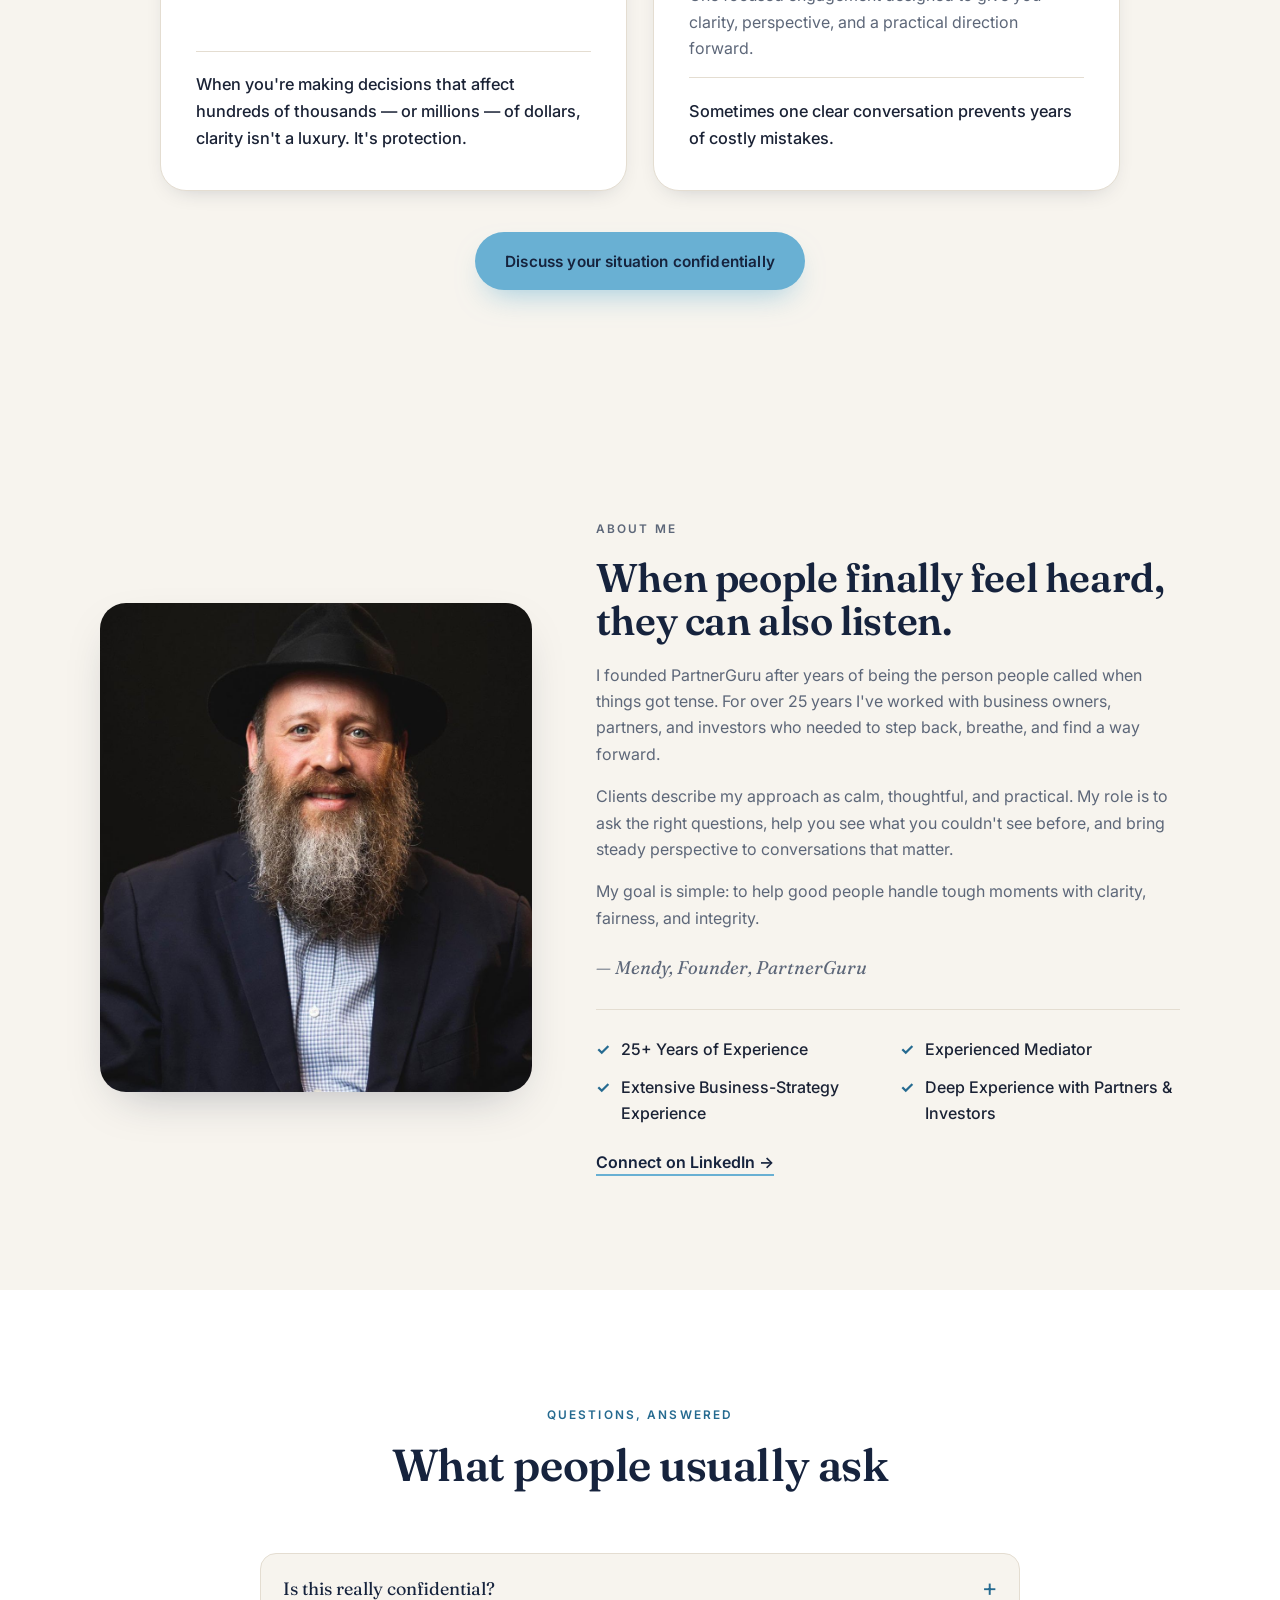
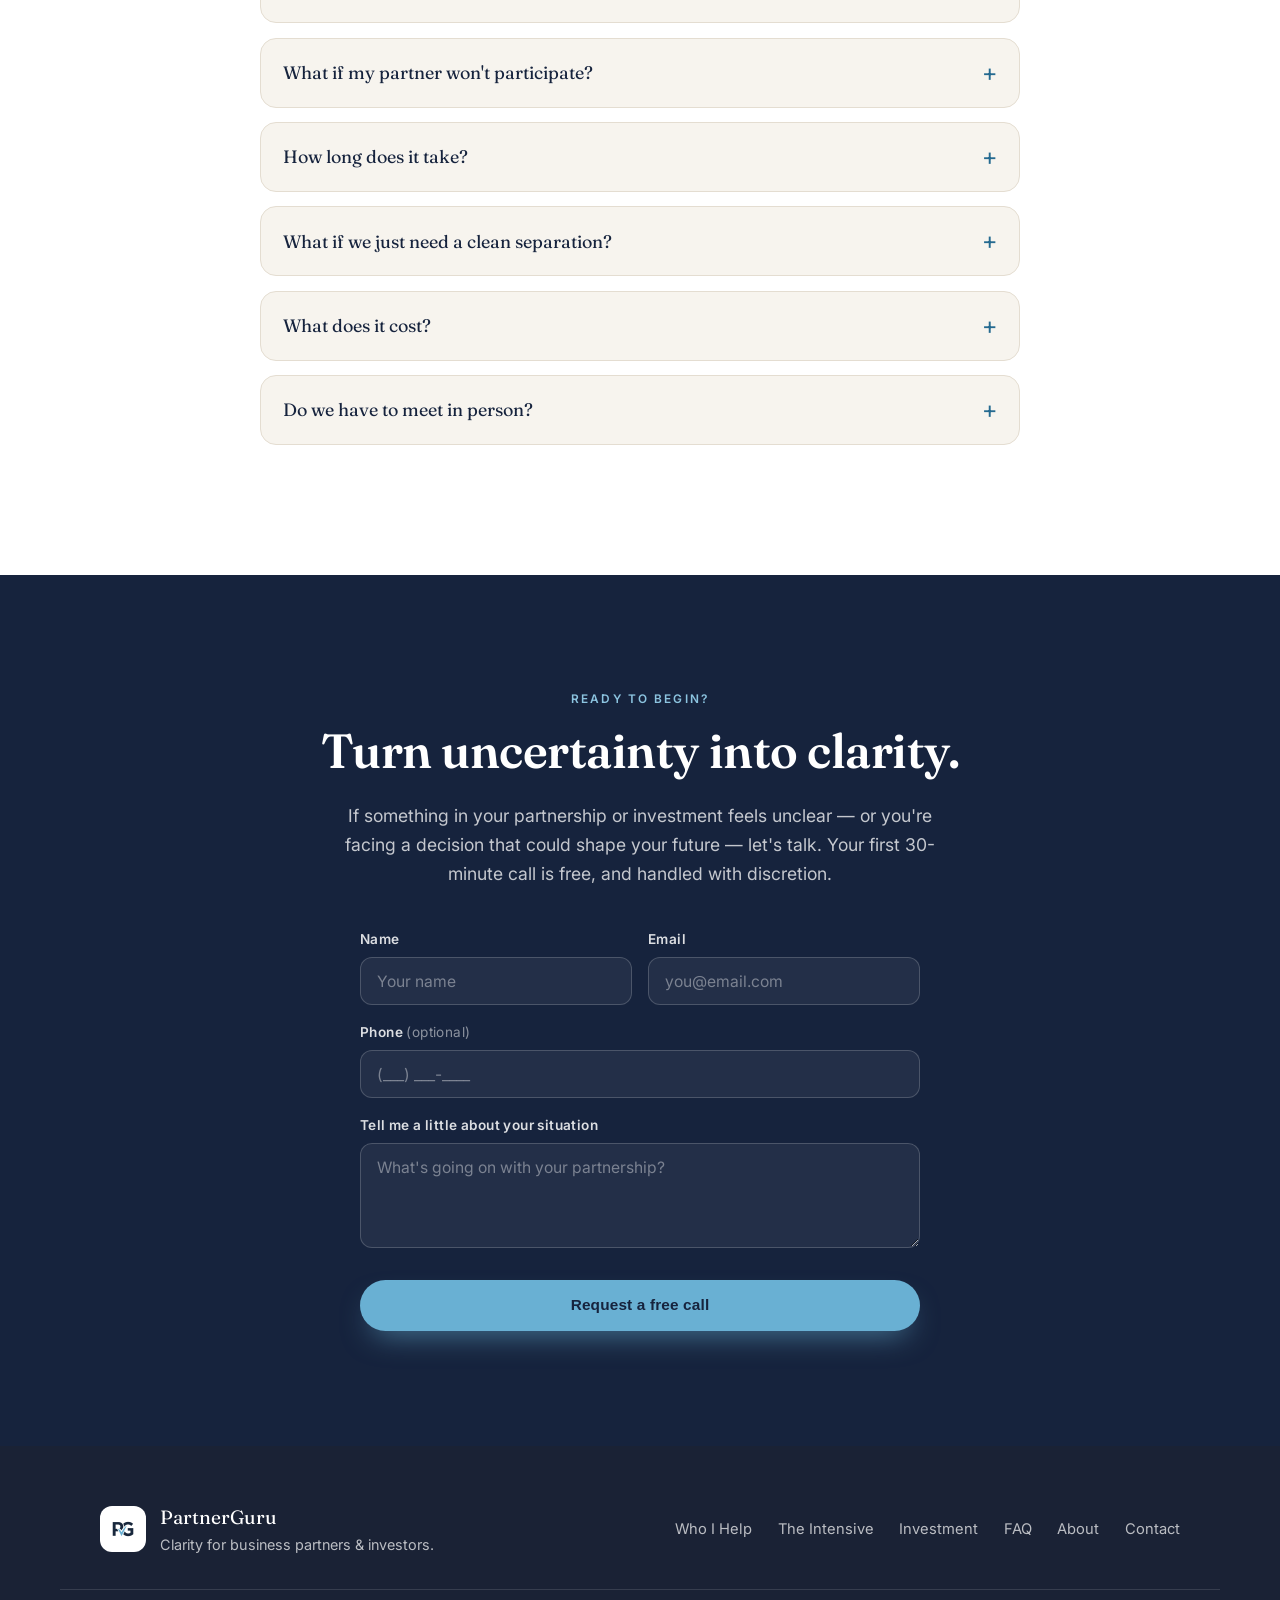
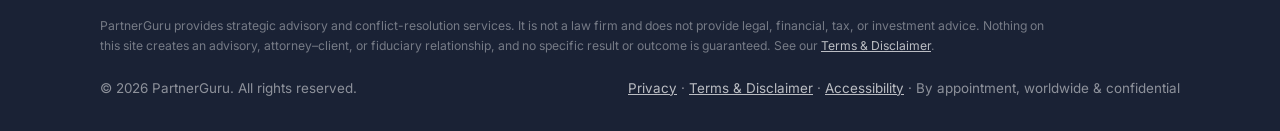
==== commit daa1ae11: "Replace litigation callout with 'Is this you?' fit checklist" ====
--- a/index.html
+++ b/index.html
@@ -249,15 +249,23 @@
     <section class="fit section" id="fit">
       <div class="container narrow">
         <div class="section-head reveal">
-          <p class="eyebrow">Is this you?</p>
-          <h2>Is PartnerGuru right for you?</h2>
-          <p class="section-sub">PartnerGuru is for founders and business owners facing important partnership and ownership decisions — not just disputes, but any high-stakes choice that will shape your company's future.</p>
+          <p class="eyebrow">The right fit</p>
+          <h2>Is this you?</h2>
+          <p class="section-sub">PartnerGuru is designed for founders, entrepreneurs, business owners, and investors facing important partnership or ownership decisions.</p>
         </div>
         <div class="fit-callout reveal">
-          <h3>Even considering litigation? Talk to me first.</h3>
-          <p>For over 25 years I've helped individuals and partners work through serious disputes — and I've been through litigation myself. I'm not an attorney and I won't represent you in court. But because I've lived it <em>and</em> guided others through it, I know what a legal battle really costs — in money, time, and relationships — and I can help you see it clearly before you commit. Sometimes litigation is the right call. More often there's a faster, less damaging path. Either way, you'll make that decision with someone who's seen where both roads lead.</p>
-        </div>
-        <p class="fit-close reveal">If you're facing one of the biggest decisions in your business and want clarity before you commit — let's talk.</p>
+          <p class="fit-intro">This is ideal if you are:</p>
+          <ul class="fit-list">
+            <li>Starting a new partnership or joint venture</li>
+            <li>Existing partners with different visions</li>
+            <li>Considering a buyout or ownership restructuring</li>
+            <li>Planning succession or leadership changes</li>
+            <li>Preparing for an important negotiation</li>
+            <li>Looking for clarity before making a high-stakes business decision</li>
+          </ul>
+          <p class="fit-not">If you're looking for litigation or legal representation, I'm probably not the right fit.</p>
+        </div>
+        <p class="fit-close reveal">If you're looking for clarity before making one of the biggest decisions in your business — let's talk.</p>
         <div class="fit-cta reveal"><a href="#contact" class="btn btn-primary">Book Your Consultation</a></div>
       </div>
     </section>
--- a/styles.css
+++ b/styles.css
@@ -442,6 +442,27 @@
 .fit-callout h3 { color: #fff; font-size: clamp(1.35rem, 2.5vw, 1.6rem); margin-bottom: 0.9rem; }
 .fit-callout p { color: rgba(255, 255, 255, 0.85); font-size: 1.04rem; line-height: 1.72; margin: 0; }
 .fit-callout em { color: var(--blue-2); font-style: italic; }
+.fit-intro { font-weight: 600; color: #fff !important; margin-bottom: 1.1rem !important; }
+.fit-list {
+  list-style: none; padding: 0; margin: 0 0 1.4rem;
+  display: grid; grid-template-columns: 1fr 1fr; gap: 0.8rem 1.6rem;
+}
+.fit-list li {
+  position: relative; padding-left: 1.9rem;
+  color: rgba(255, 255, 255, 0.92); font-size: 1.02rem; line-height: 1.5;
+}
+.fit-list li::before {
+  content: "✓"; position: absolute; left: 0; top: -0.05rem;
+  color: var(--navy); background: var(--blue); font-size: 0.72rem; font-weight: 700;
+  width: 1.25rem; height: 1.25rem; border-radius: 50%;
+  display: inline-flex; align-items: center; justify-content: center;
+}
+.fit-not {
+  margin: 0 !important; padding-top: 1.3rem;
+  border-top: 1px solid rgba(255, 255, 255, 0.15);
+  color: rgba(255, 255, 255, 0.62) !important; font-size: 0.98rem !important;
+}
+@media (max-width: 620px) { .fit-list { grid-template-columns: 1fr; } }
 .fit-close {
   font-family: "Fraunces", serif;
   font-size: clamp(1.2rem, 2.2vw, 1.45rem);
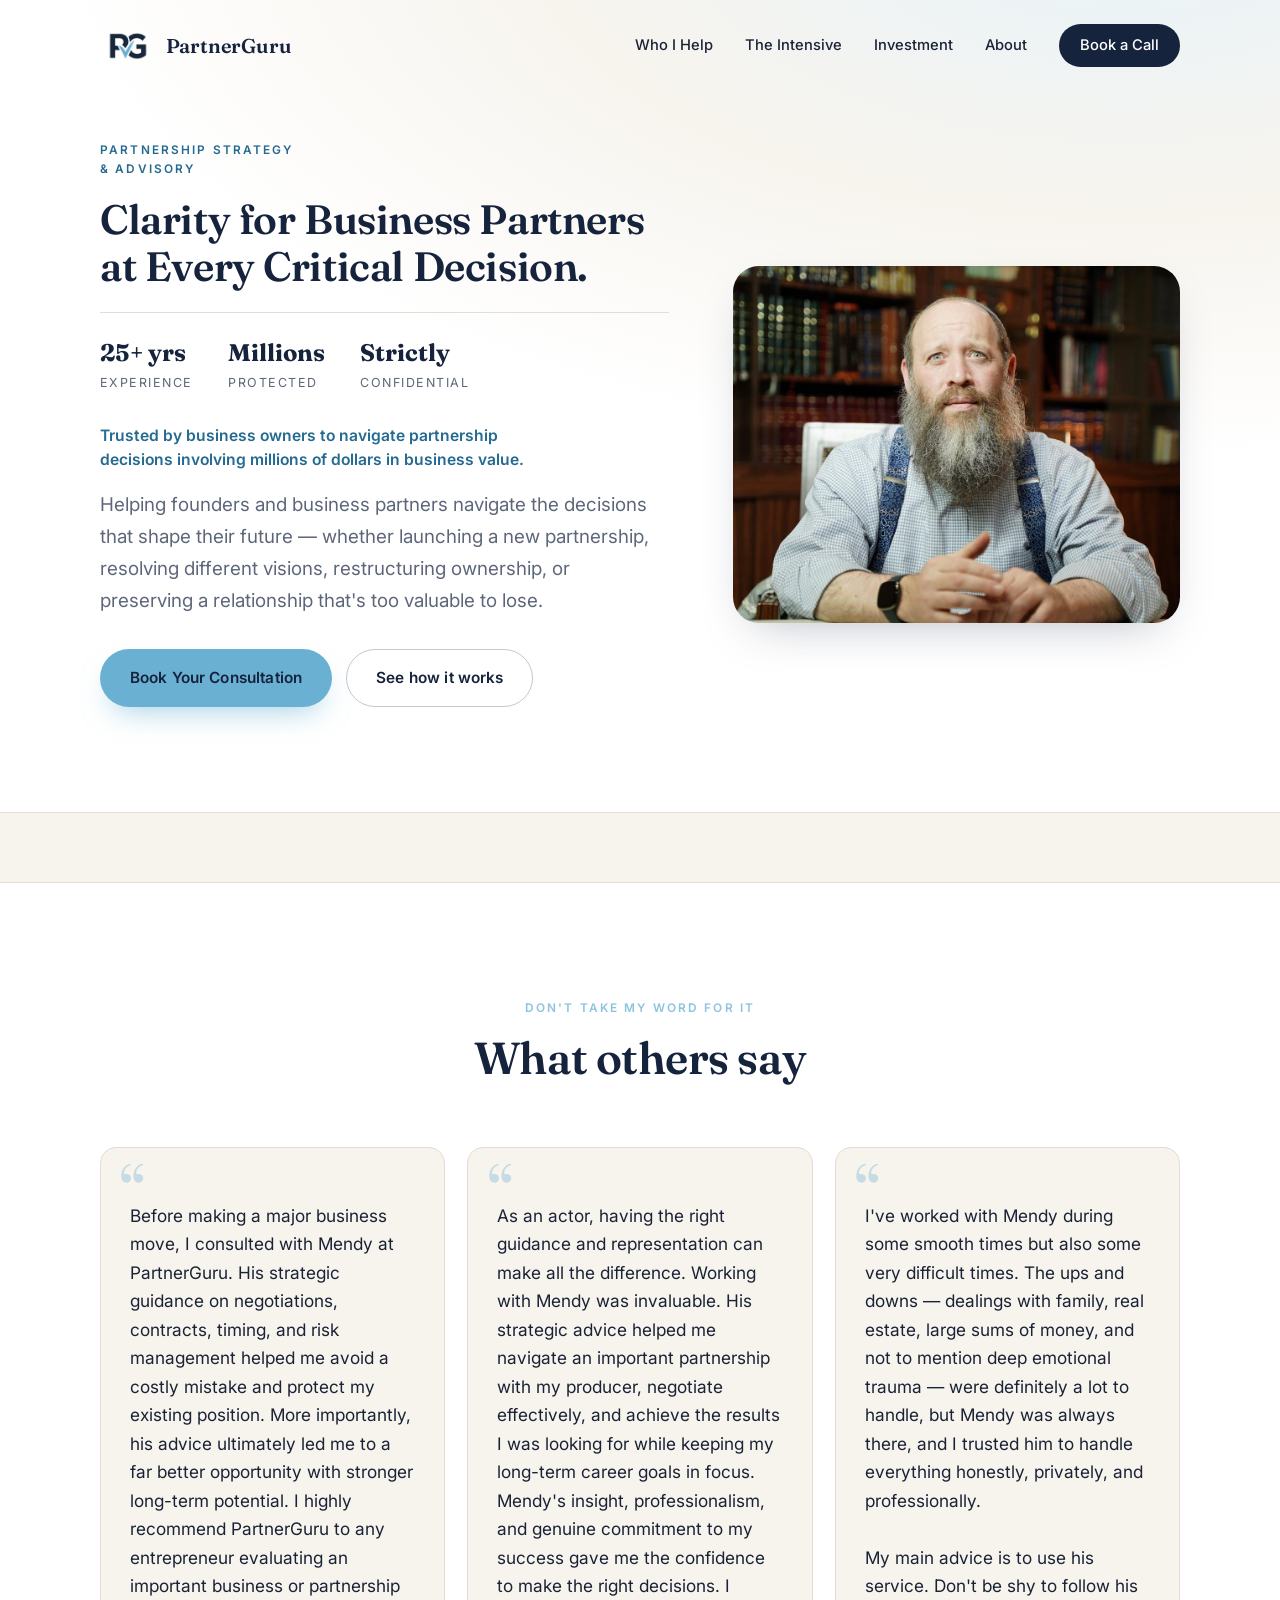
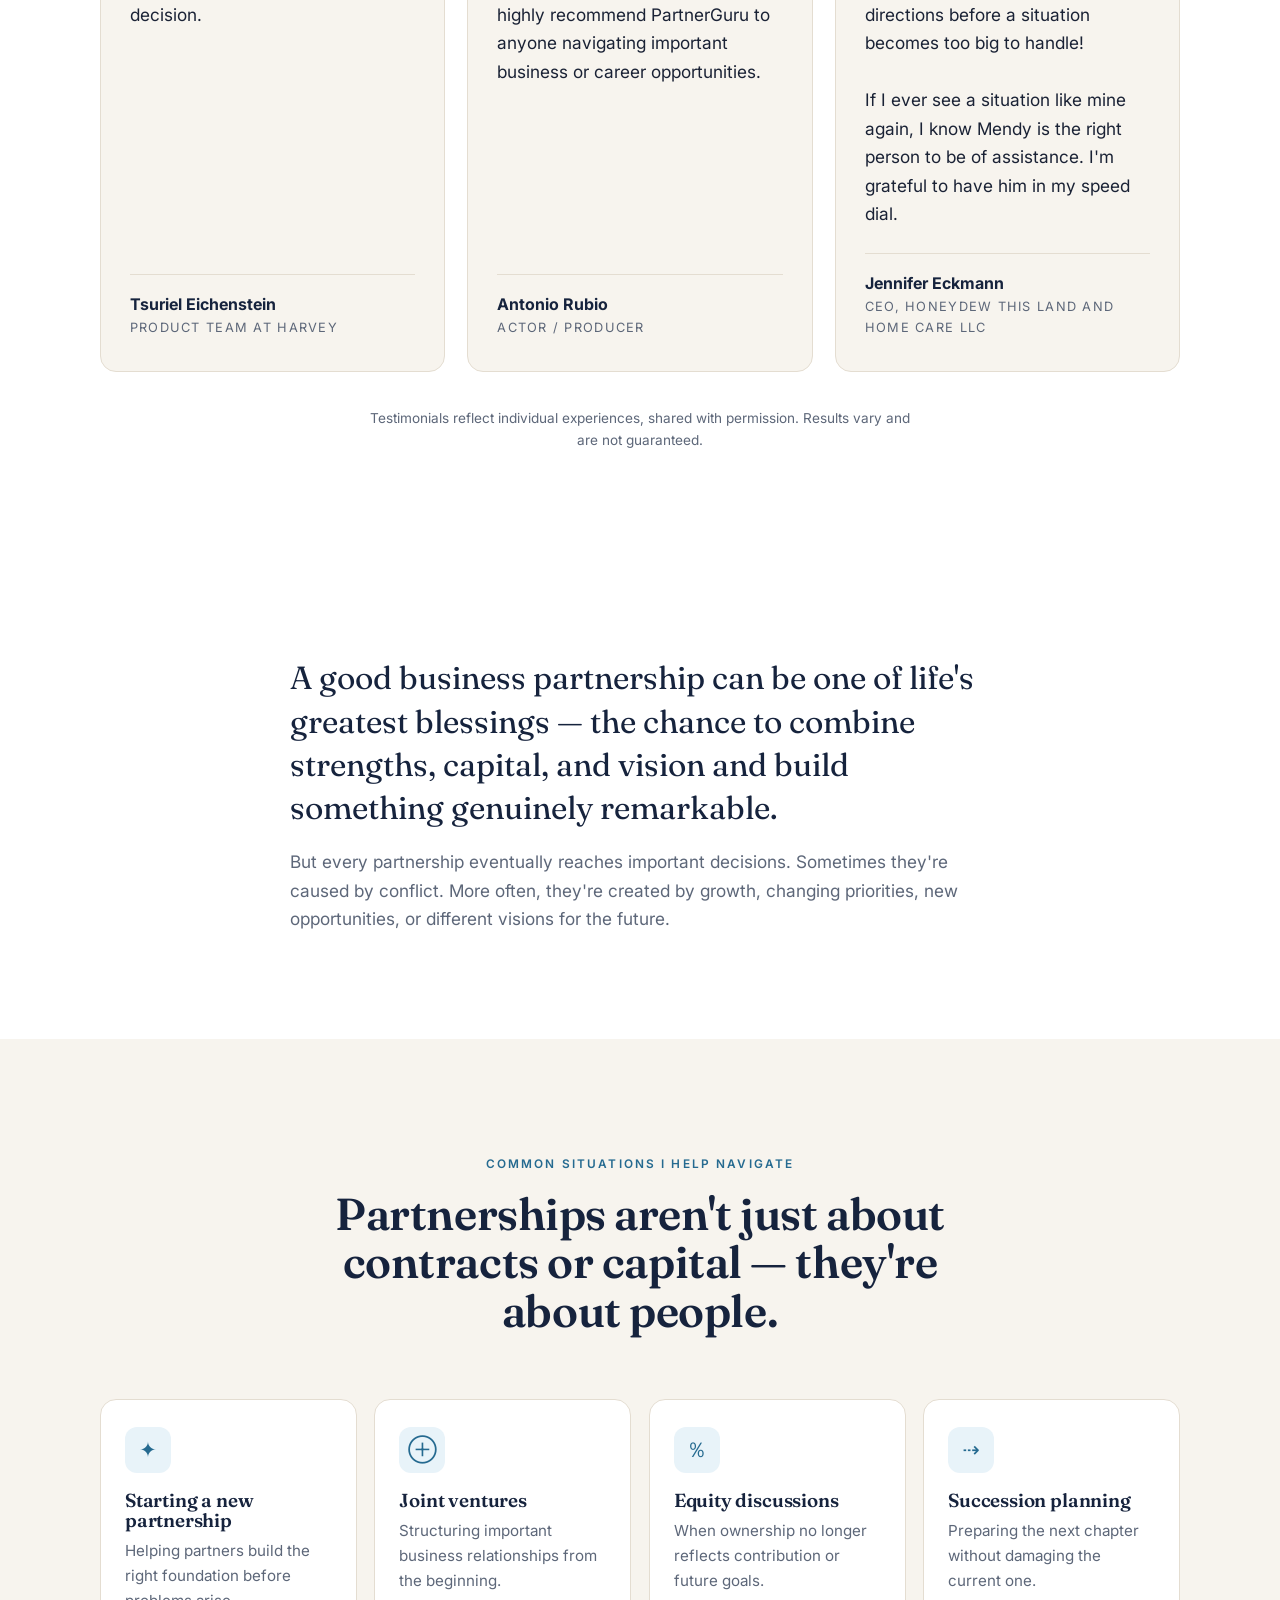
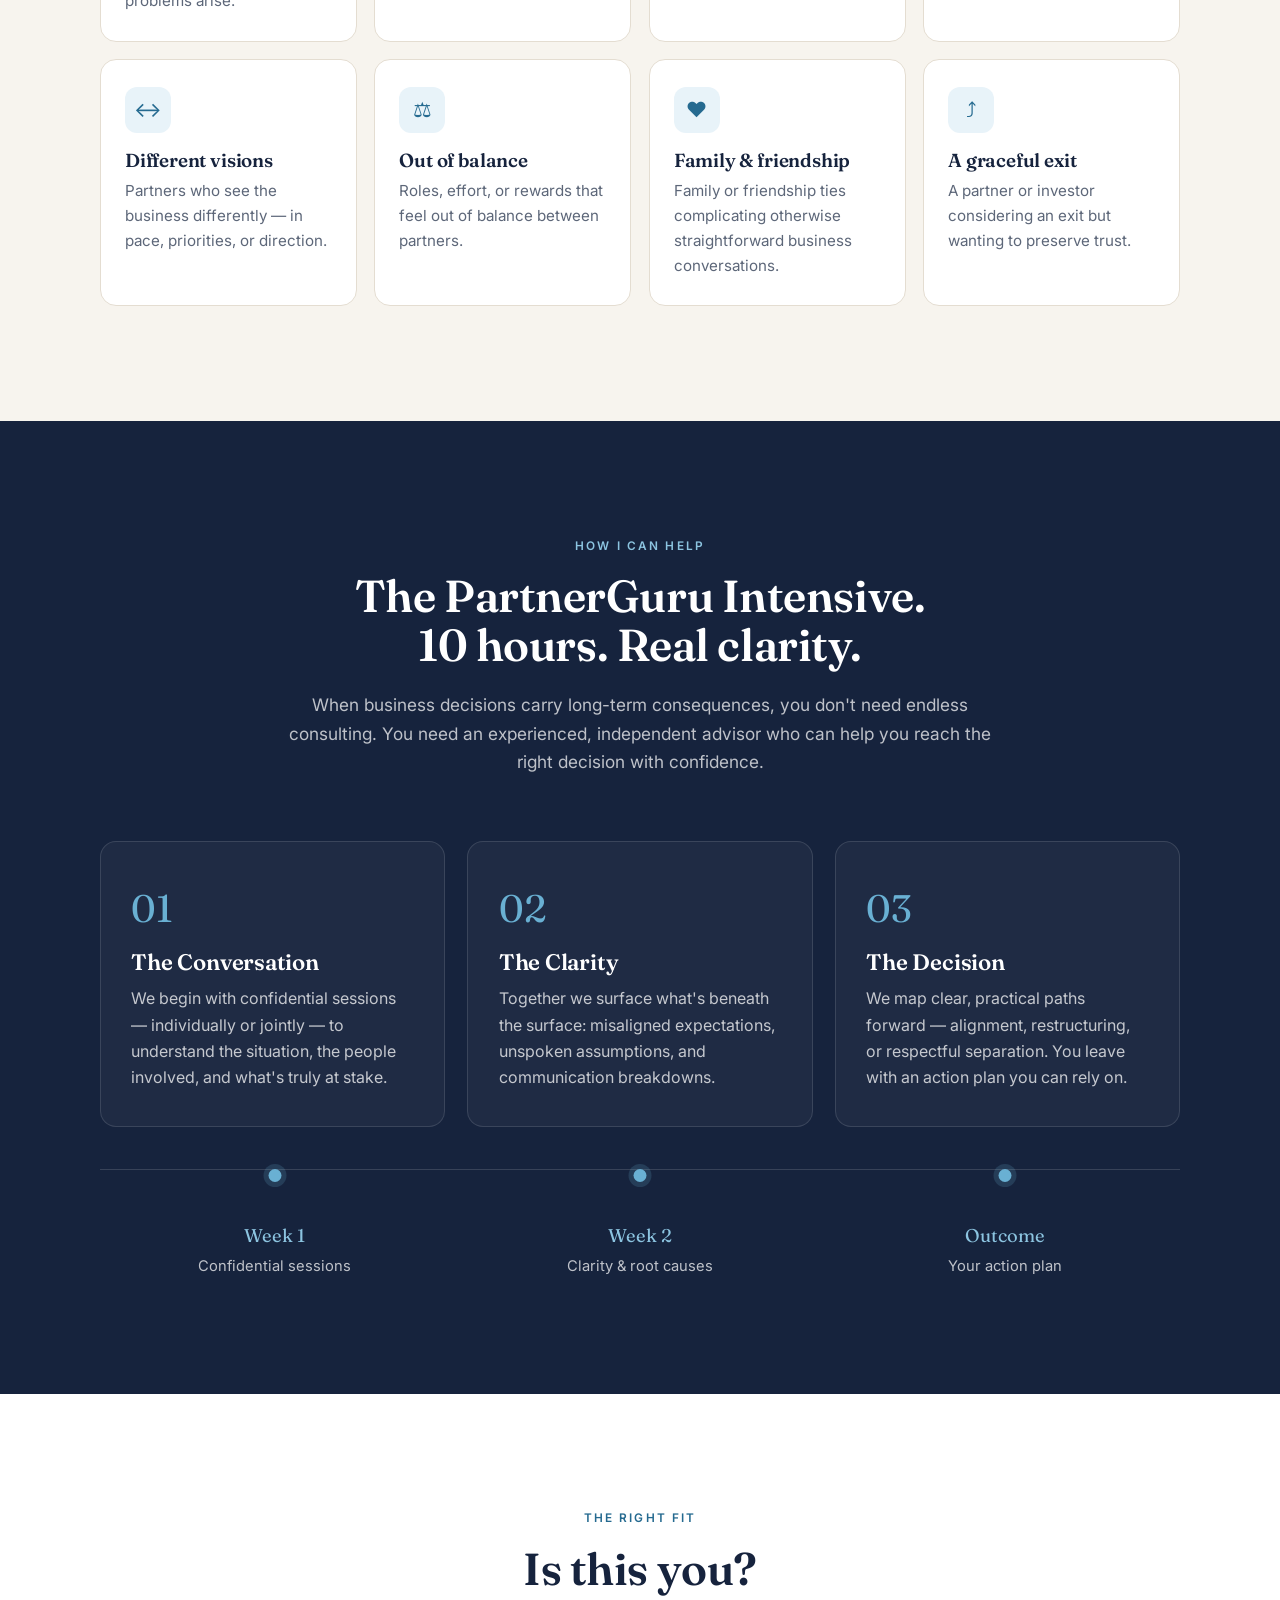
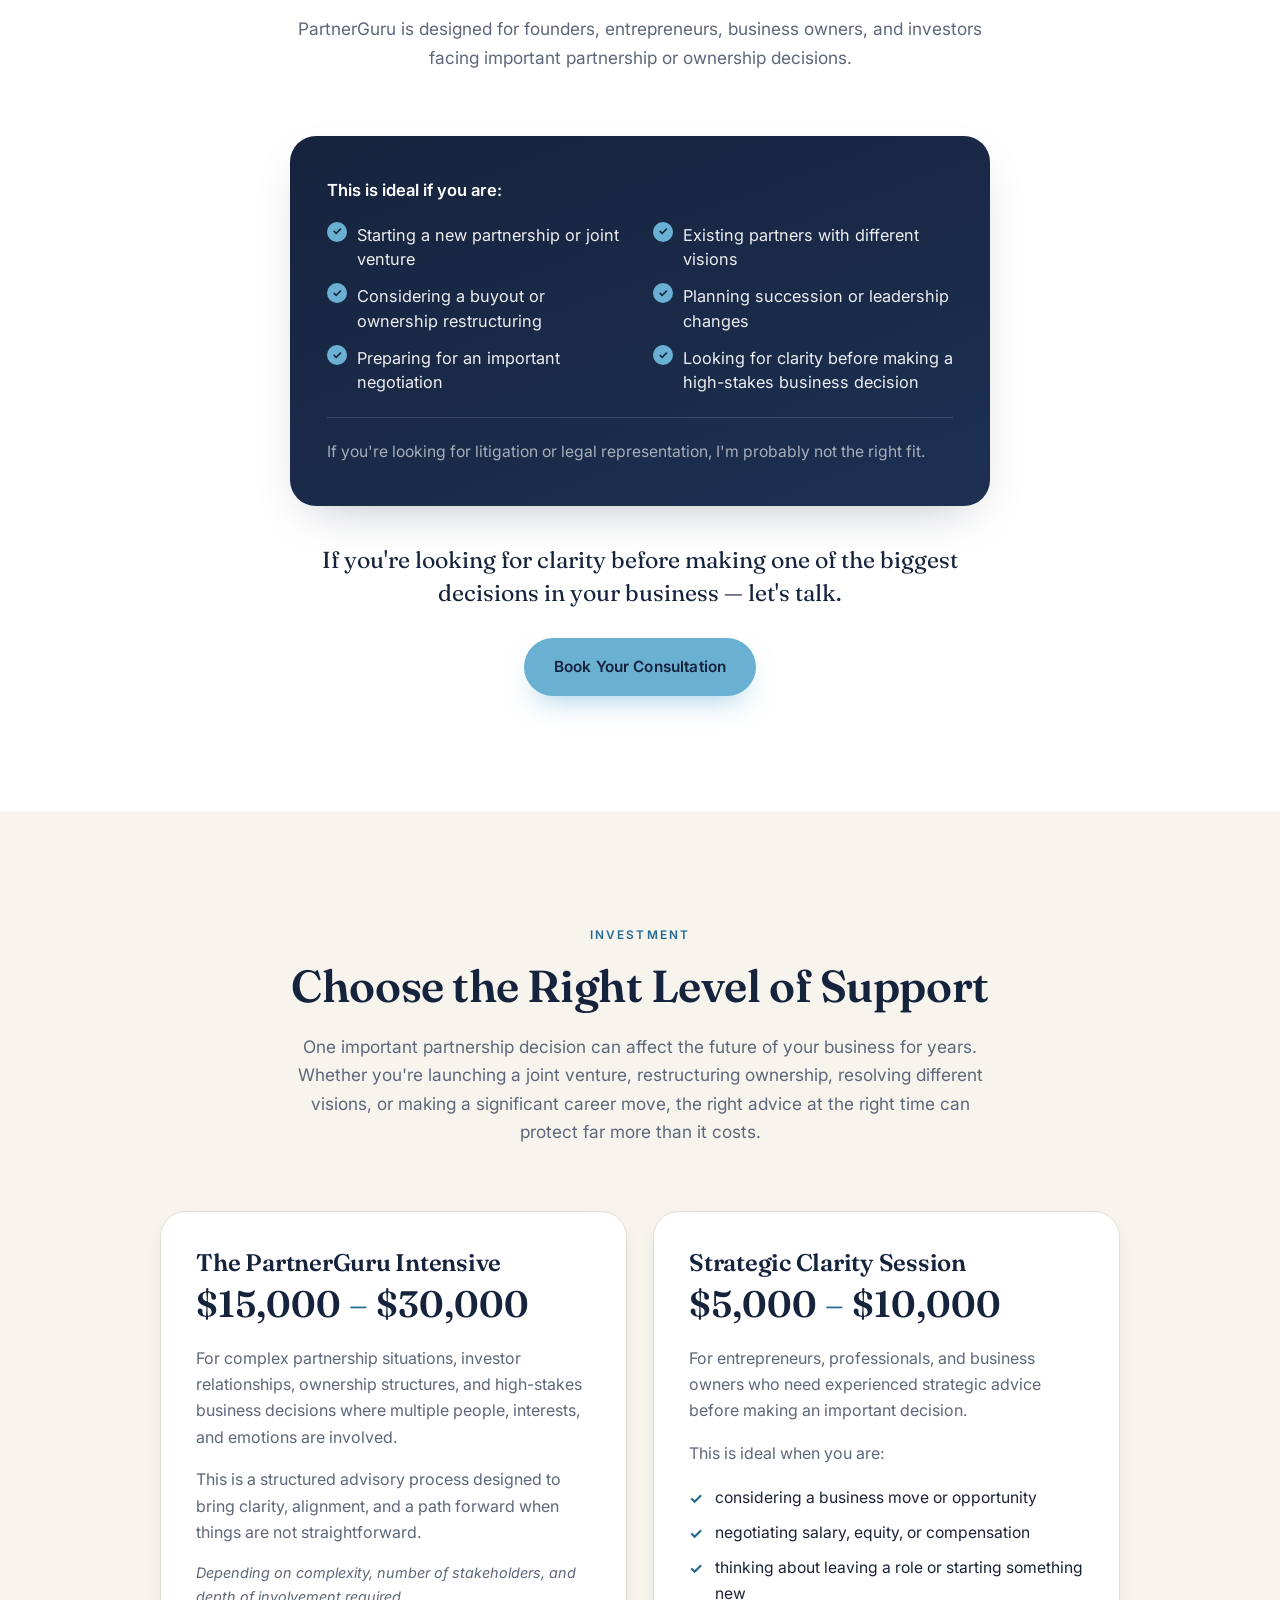
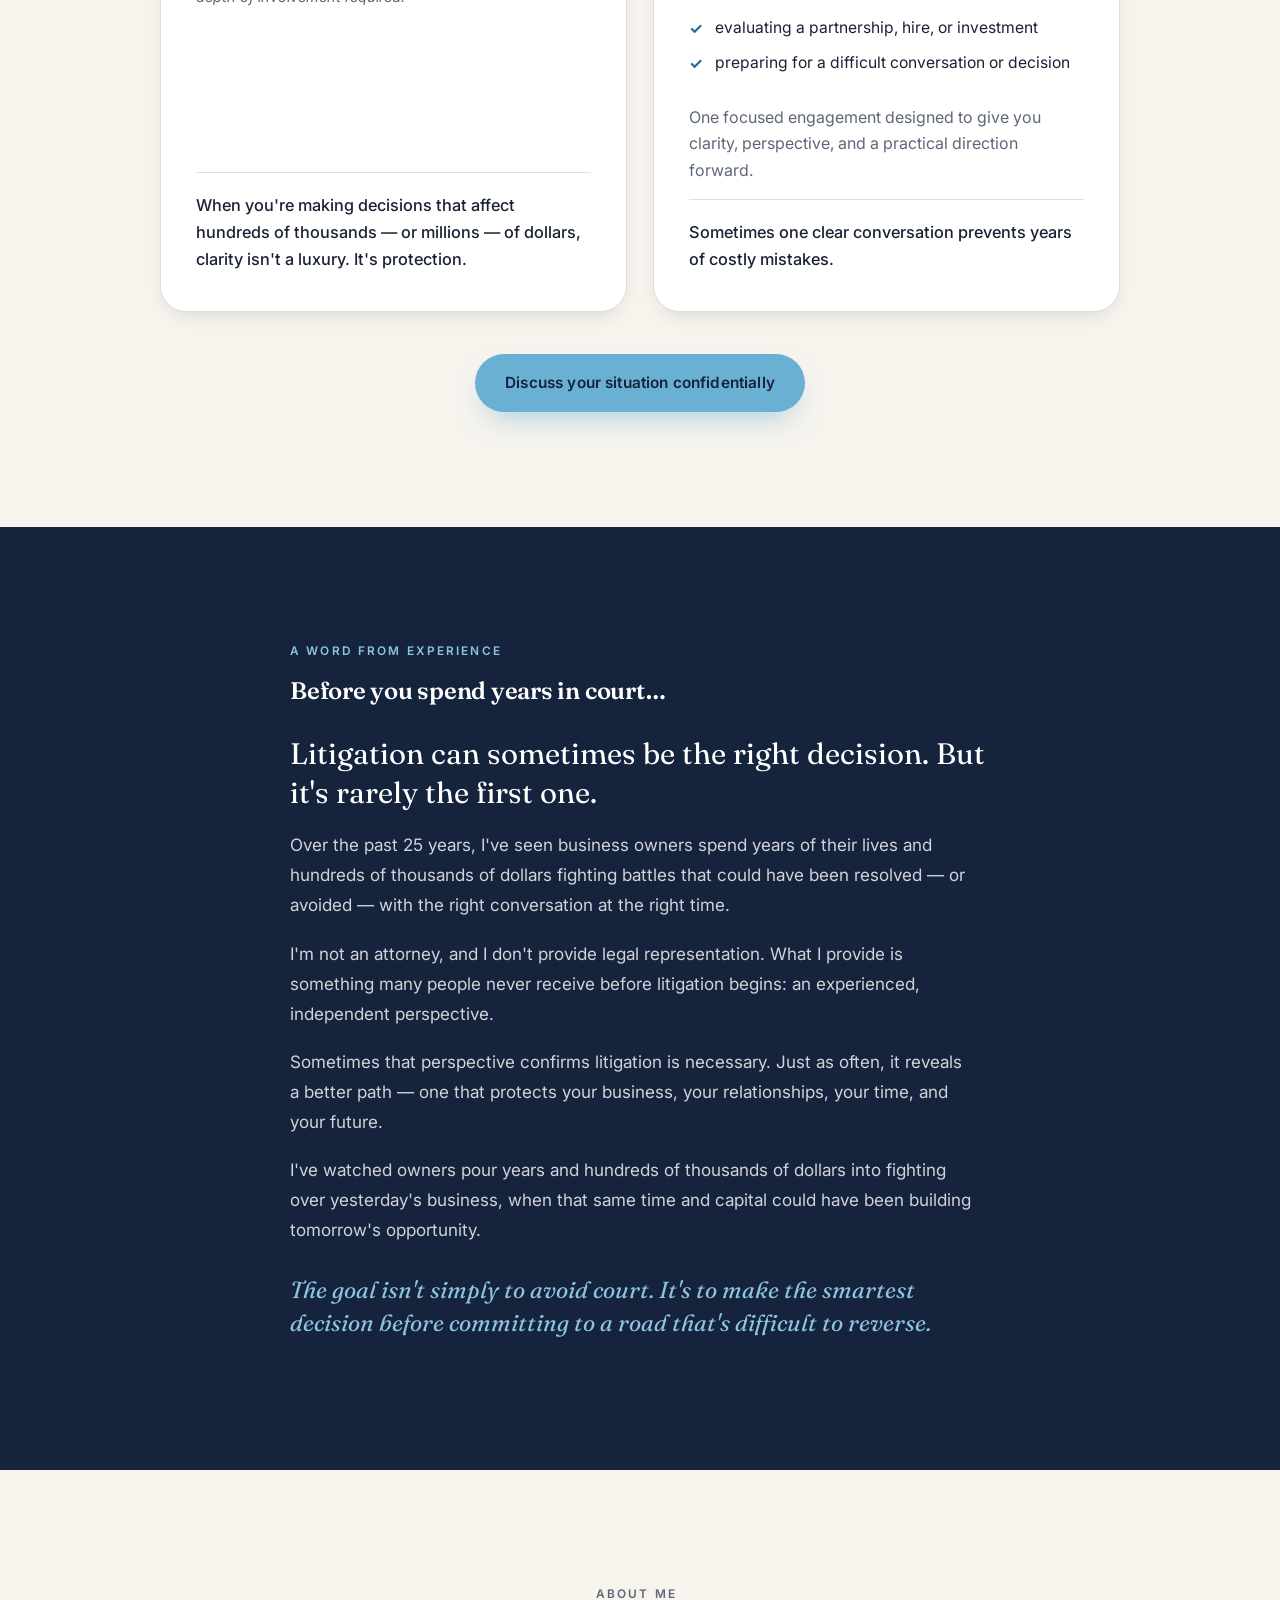
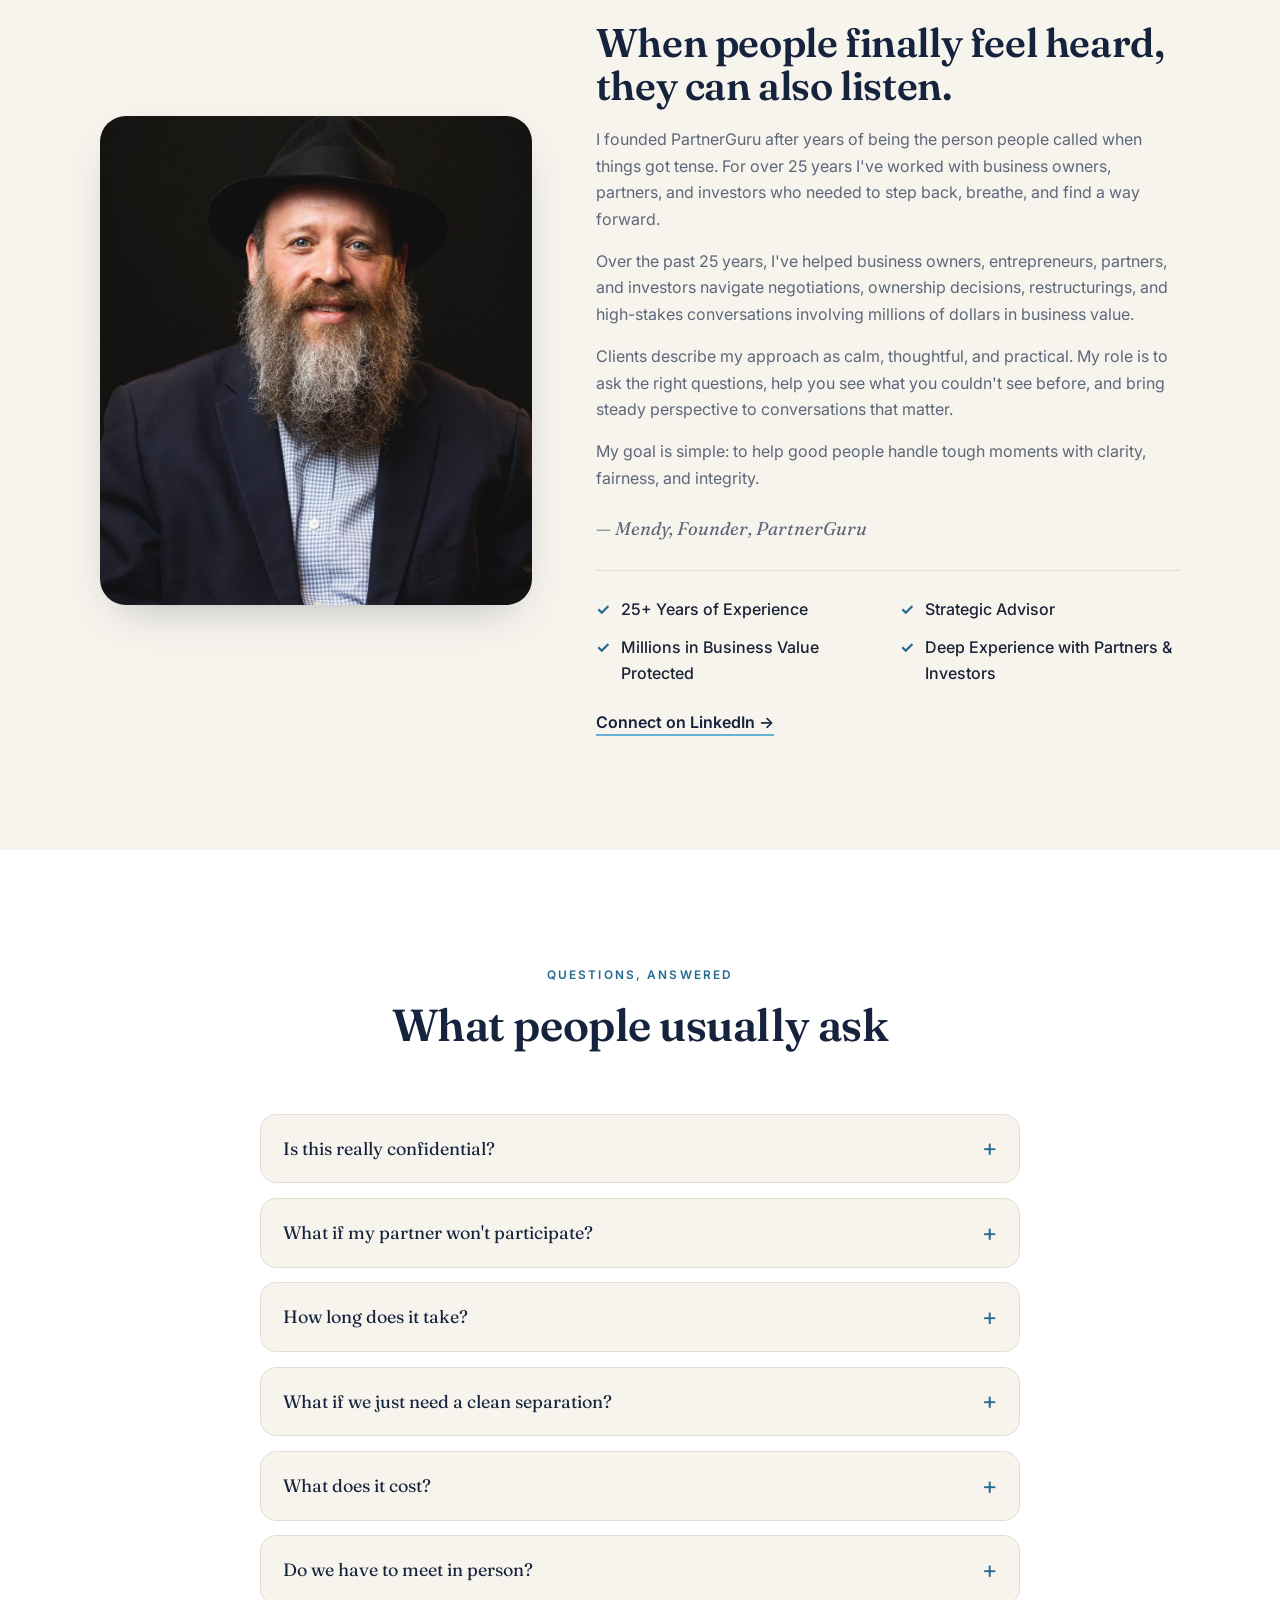
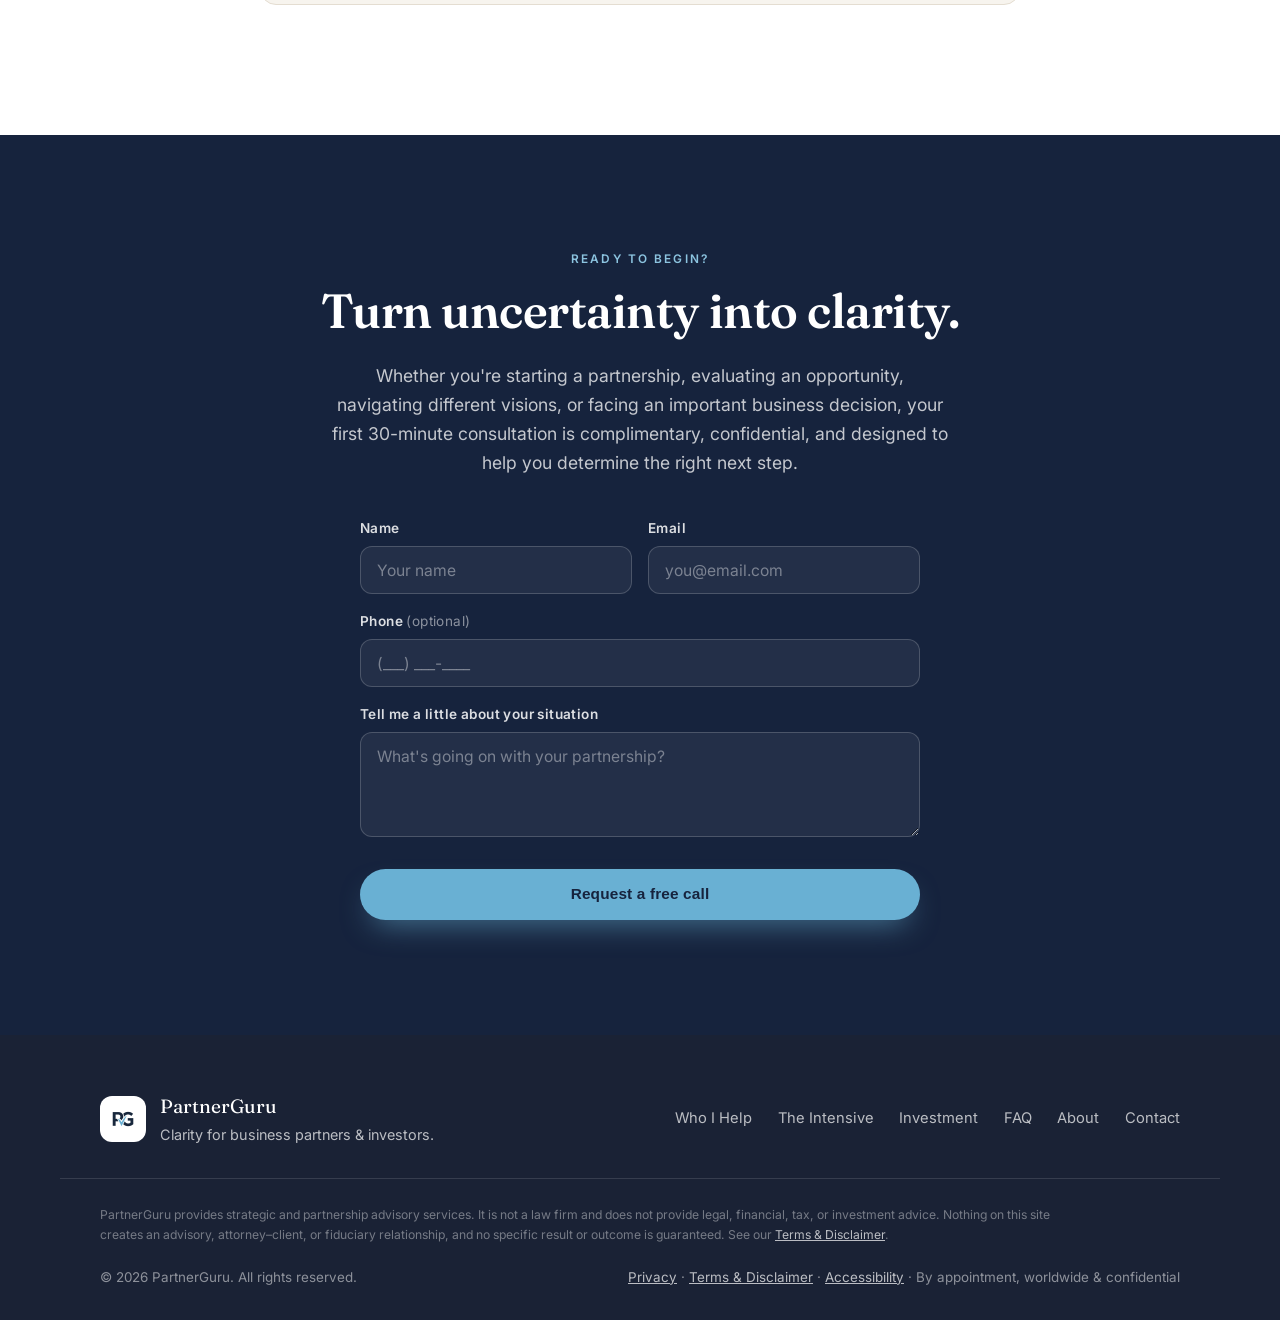
==== commit d14ad71a: "Reposition to advisory: new litigation proof-point section, investment/about/CTA copy, credibility l" ====
--- a/index.html
+++ b/index.html
@@ -3,19 +3,19 @@
 <head>
   <meta charset="UTF-8" />
   <meta name="viewport" content="width=device-width, initial-scale=1.0" />
-  <title>PartnerGuru | Partnership Strategy &amp; Conflict Resolution</title>
+  <title>PartnerGuru | Partnership Strategy &amp; Advisory</title>
   <meta name="description" content="PartnerGuru helps founders and business partners navigate high-stakes partnership, ownership, and investment decisions — with clarity, discretion, and steady perspective." />
 
   <meta name="theme-color" content="#16233d" />
   <meta name="author" content="Mendy Chanin" />
 
   <!-- Open Graph / social sharing -->
-  <meta property="og:title" content="PartnerGuru | Partnership Strategy & Conflict Resolution" />
+  <meta property="og:title" content="PartnerGuru | Partnership Strategy & Advisory" />
   <meta property="og:description" content="Helping founders and business partners navigate the decisions that shape their future." />
   <meta property="og:type" content="website" />
   <meta property="og:image" content="assets/photo.jpeg" />
   <meta name="twitter:card" content="summary_large_image" />
-  <meta name="twitter:title" content="PartnerGuru | Partnership Strategy & Conflict Resolution" />
+  <meta name="twitter:title" content="PartnerGuru | Partnership Strategy & Advisory" />
   <meta name="twitter:description" content="Helping founders and business partners navigate the decisions that shape their future." />
   <meta name="twitter:image" content="assets/photo.jpeg" />
 
@@ -30,11 +30,11 @@
     "@context": "https://schema.org",
     "@type": "ProfessionalService",
     "name": "PartnerGuru",
-    "description": "Confidential business-partnership clarity and conflict-resolution consulting. A focused 10-hour intensive to realign, restructure, or separate with respect.",
-    "founder": { "@type": "Person", "name": "Mendy Chanin", "jobTitle": "Founder & Experienced Mediator" },
+    "description": "Confidential business-partnership clarity and strategic advisory consulting. A focused 10-hour intensive to realign, restructure, or separate with respect.",
+    "founder": { "@type": "Person", "name": "Mendy Chanin", "jobTitle": "Founder & Strategic Advisor" },
     "areaServed": "Worldwide",
     "priceRange": "$15,000 - $30,000",
-    "knowsAbout": ["Business partnership mediation", "Conflict resolution", "Co-founder disputes", "Partner buyouts", "Business strategy"],
+    "knowsAbout": ["Business partnership advisory", "Partnership strategy", "Co-founder disputes", "Partner buyouts", "Ownership restructuring", "Business strategy"],
     "sameAs": ["https://www.linkedin.com/in/mendy-chanin-96496431/"]
   }
   </script>
@@ -80,13 +80,14 @@
     <section class="hero">
       <div class="container hero-grid">
         <div class="hero-copy reveal">
-          <p class="eyebrow">Partnership Strategy<br />&amp; Conflict Resolution</p>
+          <p class="eyebrow">Partnership Strategy<br />&amp; Advisory</p>
           <h1>Clarity for Business Partners at Every Critical Decision.</h1>
           <ul class="hero-trust">
             <li><strong>25+ yrs</strong><span>Experience</span></li>
             <li><strong>Millions</strong><span>Protected</span></li>
             <li><strong>Strictly</strong><span>Confidential</span></li>
           </ul>
+          <p class="hero-credibility">Trusted by business owners to navigate partnership decisions involving millions of dollars in business value.</p>
           <p class="lede">Helping founders and business partners navigate the decisions that shape their future — whether launching a new partnership, resolving different visions, restructuring ownership, or preserving a relationship that's too valuable to lose.</p>
           <div class="hero-actions">
             <a href="#contact" class="btn btn-primary">Book Your Consultation</a>
@@ -275,8 +276,8 @@
       <div class="container">
         <div class="section-head reveal">
           <p class="eyebrow">Investment</p>
-          <h2>Ways to Work Together</h2>
-          <p class="section-sub">Not every situation requires the same level of support. Some require deep, ongoing advisory work. Others require a focused conversation to bring clarity and direction.</p>
+          <h2>Choose the Right Level of Support</h2>
+          <p class="section-sub">One important partnership decision can affect the future of your business for years. Whether you're launching a joint venture, restructuring ownership, resolving different visions, or making a significant career move, the right advice at the right time can protect far more than it costs.</p>
         </div>
         <div class="tiers">
           <article class="tier reveal">
@@ -284,13 +285,13 @@
             <div class="tier-price">$15,000 <span>–</span> $30,000</div>
             <p>For complex partnership situations, investor relationships, ownership structures, and high-stakes business decisions where multiple people, interests, and emotions are involved.</p>
             <p>This is a structured advisory process designed to bring clarity, alignment, and a path forward when things are not straightforward.</p>
-            <p class="tier-note">Depending on complexity, number of stakeholders, and depth of support required.</p>
+            <p class="tier-note">Depending on complexity, number of stakeholders, and depth of involvement required.</p>
             <p class="tier-line">When you're making decisions that affect hundreds of thousands — or millions — of dollars, clarity isn't a luxury. It's protection.</p>
           </article>
           <article class="tier reveal">
             <h3>Strategic Clarity Session</h3>
             <div class="tier-price">$5,000 <span>–</span> $10,000</div>
-            <p>For entrepreneurs, professionals, and business owners who need experienced guidance before making an important decision.</p>
+            <p>For entrepreneurs, professionals, and business owners who need experienced strategic advice before making an important decision.</p>
             <p>This is ideal when you are:</p>
             <ul class="tier-list">
               <li>considering a business move or opportunity</li>
@@ -309,6 +310,22 @@
       </div>
     </section>
 
+    <!-- ===== Before You Spend Years in Court ===== -->
+    <section class="litigation section" id="litigation">
+      <div class="container narrow reveal">
+        <p class="eyebrow light">A word from experience</p>
+        <h2>Before you spend years in court…</h2>
+        <div class="lit-body">
+          <p class="lit-lead">Litigation can sometimes be the right decision. But it's rarely the first one.</p>
+          <p>Over the past 25 years, I've seen business owners spend years of their lives and hundreds of thousands of dollars fighting battles that could have been resolved — or avoided — with the right conversation at the right time.</p>
+          <p>I'm not an attorney, and I don't provide legal representation. What I provide is something many people never receive before litigation begins: an experienced, independent perspective.</p>
+          <p>Sometimes that perspective confirms litigation is necessary. Just as often, it reveals a better path — one that protects your business, your relationships, your time, and your future.</p>
+          <p>I've watched owners pour years and hundreds of thousands of dollars into fighting over yesterday's business, when that same time and capital could have been building tomorrow's opportunity.</p>
+          <p class="lit-close">The goal isn't simply to avoid court. It's to make the smartest decision before committing to a road that's difficult to reverse.</p>
+        </div>
+      </div>
+    </section>
+
     <!-- ===== About ===== -->
     <section class="about section" id="about">
       <div class="container about-grid">
@@ -319,14 +336,15 @@
           <p class="eyebrow">About me</p>
           <h2>When people finally feel heard, they can also listen.</h2>
           <p>I founded PartnerGuru after years of being the person people called when things got tense. For over 25 years I've worked with business owners, partners, and investors who needed to step back, breathe, and find a way forward.</p>
+          <p>Over the past 25 years, I've helped business owners, entrepreneurs, partners, and investors navigate negotiations, ownership decisions, restructurings, and high-stakes conversations involving millions of dollars in business value.</p>
           <p>Clients describe my approach as calm, thoughtful, and practical. My role is to ask the right questions, help you see what you couldn't see before, and bring steady perspective to conversations that matter.</p>
           <p>My goal is simple: to help good people handle tough moments with clarity, fairness, and integrity.</p>
           <p class="signature">— Mendy, Founder, PartnerGuru</p>
 
           <ul class="credentials">
             <li>25+ Years of Experience</li>
-            <li>Experienced Mediator</li>
-            <li>Extensive Business-Strategy Experience</li>
+            <li>Strategic Advisor</li>
+            <li>Millions in Business Value Protected</li>
             <li>Deep Experience with Partners &amp; Investors</li>
           </ul>
           <a href="https://www.linkedin.com/in/mendy-chanin-96496431/" class="linkedin-link" target="_blank" rel="noopener">Connect on LinkedIn →</a>
@@ -375,7 +393,7 @@
       <div class="container narrow reveal">
         <p class="eyebrow light">Ready to begin?</p>
         <h2>Turn uncertainty into clarity.</h2>
-        <p class="contact-sub">If something in your partnership or investment feels unclear — or you're facing a decision that could shape your future — let's talk. Your first 30-minute call is free, and handled with discretion.</p>
+        <p class="contact-sub">Whether you're starting a partnership, evaluating an opportunity, navigating different visions, or facing an important business decision, your first 30-minute consultation is complimentary, confidential, and designed to help you determine the right next step.</p>
 
         <form class="contact-form" id="contactForm" method="POST">
           <input type="hidden" name="access_key" value="3106eacb-1922-40fb-bf58-6ef650ca9e7f" />
@@ -425,7 +443,7 @@
       </nav>
     </div>
     <div class="container footer-bottom">
-      <p class="footer-disclaimer">PartnerGuru provides strategic advisory and conflict-resolution services. It is not a law firm and does not provide legal, financial, tax, or investment advice. Nothing on this site creates an advisory, attorney–client, or fiduciary relationship, and no specific result or outcome is guaranteed. See our <a href="terms.html">Terms &amp; Disclaimer</a>.</p>
+      <p class="footer-disclaimer">PartnerGuru provides strategic and partnership advisory services. It is not a law firm and does not provide legal, financial, tax, or investment advice. Nothing on this site creates an advisory, attorney–client, or fiduciary relationship, and no specific result or outcome is guaranteed. See our <a href="terms.html">Terms &amp; Disclaimer</a>.</p>
       <div class="footer-legal">
         <p>&copy; <span id="year"></span> PartnerGuru. All rights reserved.</p>
         <p><a href="privacy.html">Privacy</a> · <a href="terms.html">Terms &amp; Disclaimer</a> · <a href="accessibility.html">Accessibility</a> · By appointment, worldwide &amp; confidential</p>
--- a/styles.css
+++ b/styles.css
@@ -473,6 +473,35 @@
   line-height: 1.4;
 }
 .fit-cta { text-align: center; }
+
+/* ---------- Hero credibility line ---------- */
+.hero-credibility {
+  margin-top: 1.1rem;
+  font-size: 0.98rem;
+  line-height: 1.55;
+  color: var(--blue-deep);
+  font-weight: 600;
+  max-width: 46ch;
+}
+
+/* ---------- Before You Spend Years in Court ---------- */
+.litigation { background: var(--navy); color: #fff; }
+.litigation h2 { color: #fff; }
+.lit-body { margin-top: 1.9rem; }
+.lit-body p {
+  color: rgba(255, 255, 255, 0.80);
+  font-size: 1.07rem; line-height: 1.75; margin-top: 1.15rem; max-width: 62ch;
+}
+.lit-lead {
+  font-family: "Fraunces", serif; color: #fff !important;
+  font-size: clamp(1.35rem, 2.6vw, 1.85rem) !important; line-height: 1.32 !important;
+  margin-top: 0 !important;
+}
+.lit-close {
+  font-family: "Fraunces", serif; font-style: italic; color: var(--blue-2) !important;
+  font-size: clamp(1.15rem, 2.1vw, 1.45rem) !important; line-height: 1.4 !important;
+  margin-top: 1.8rem !important;
+}
 
 /* ---------- Testimonials ---------- */
 .testimonials { background: var(--paper); }
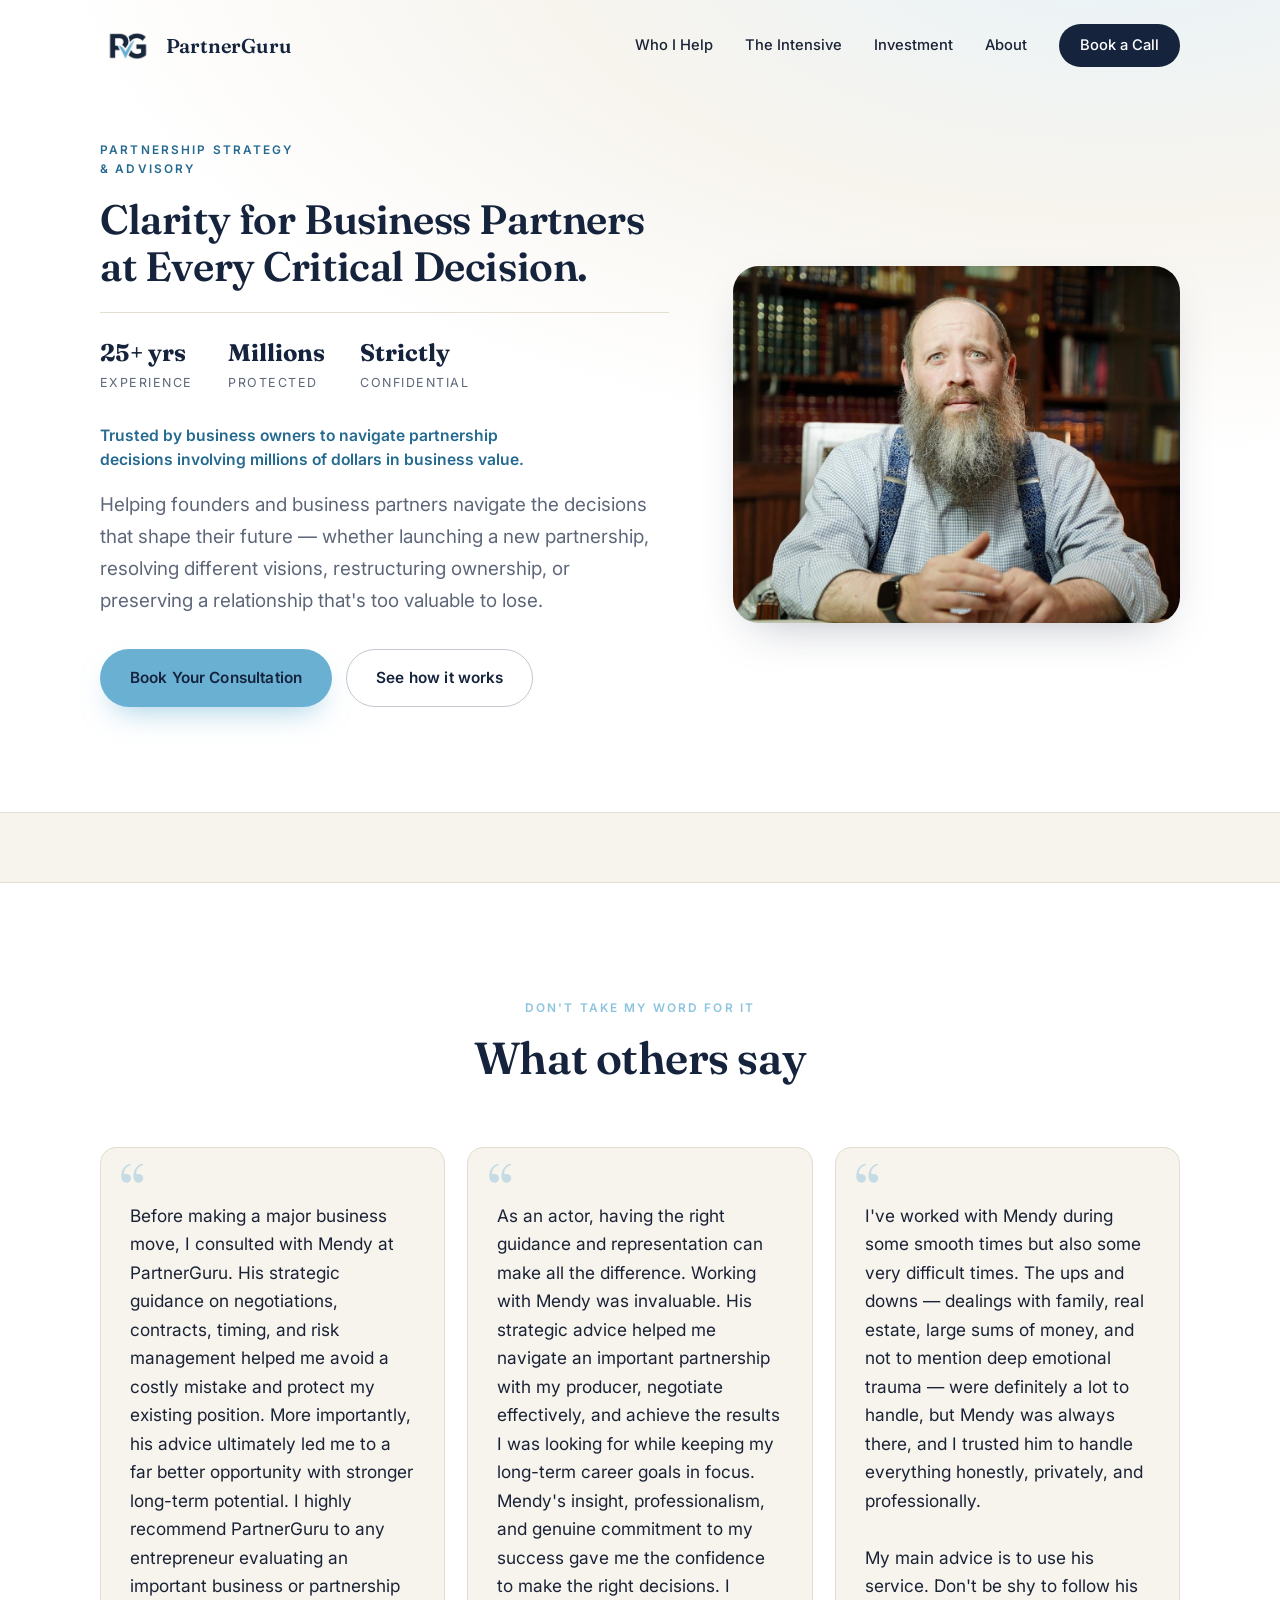
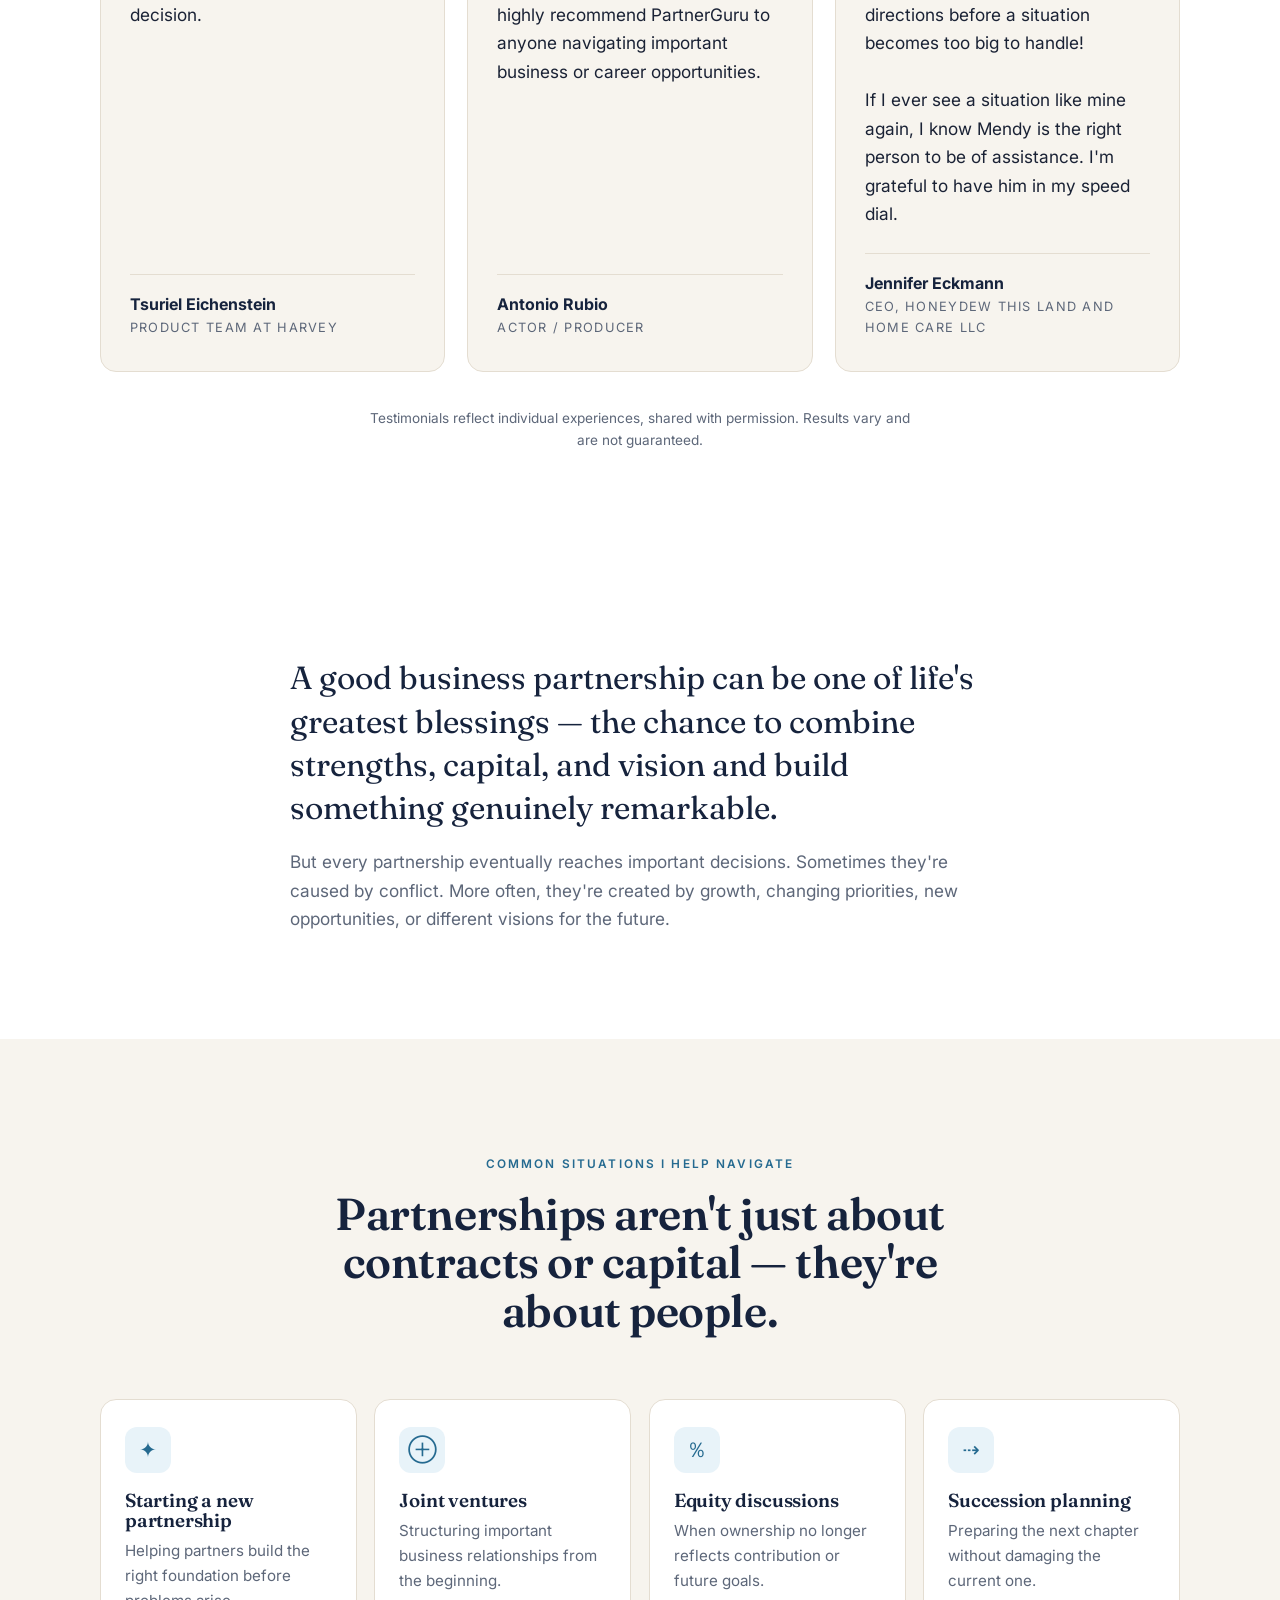
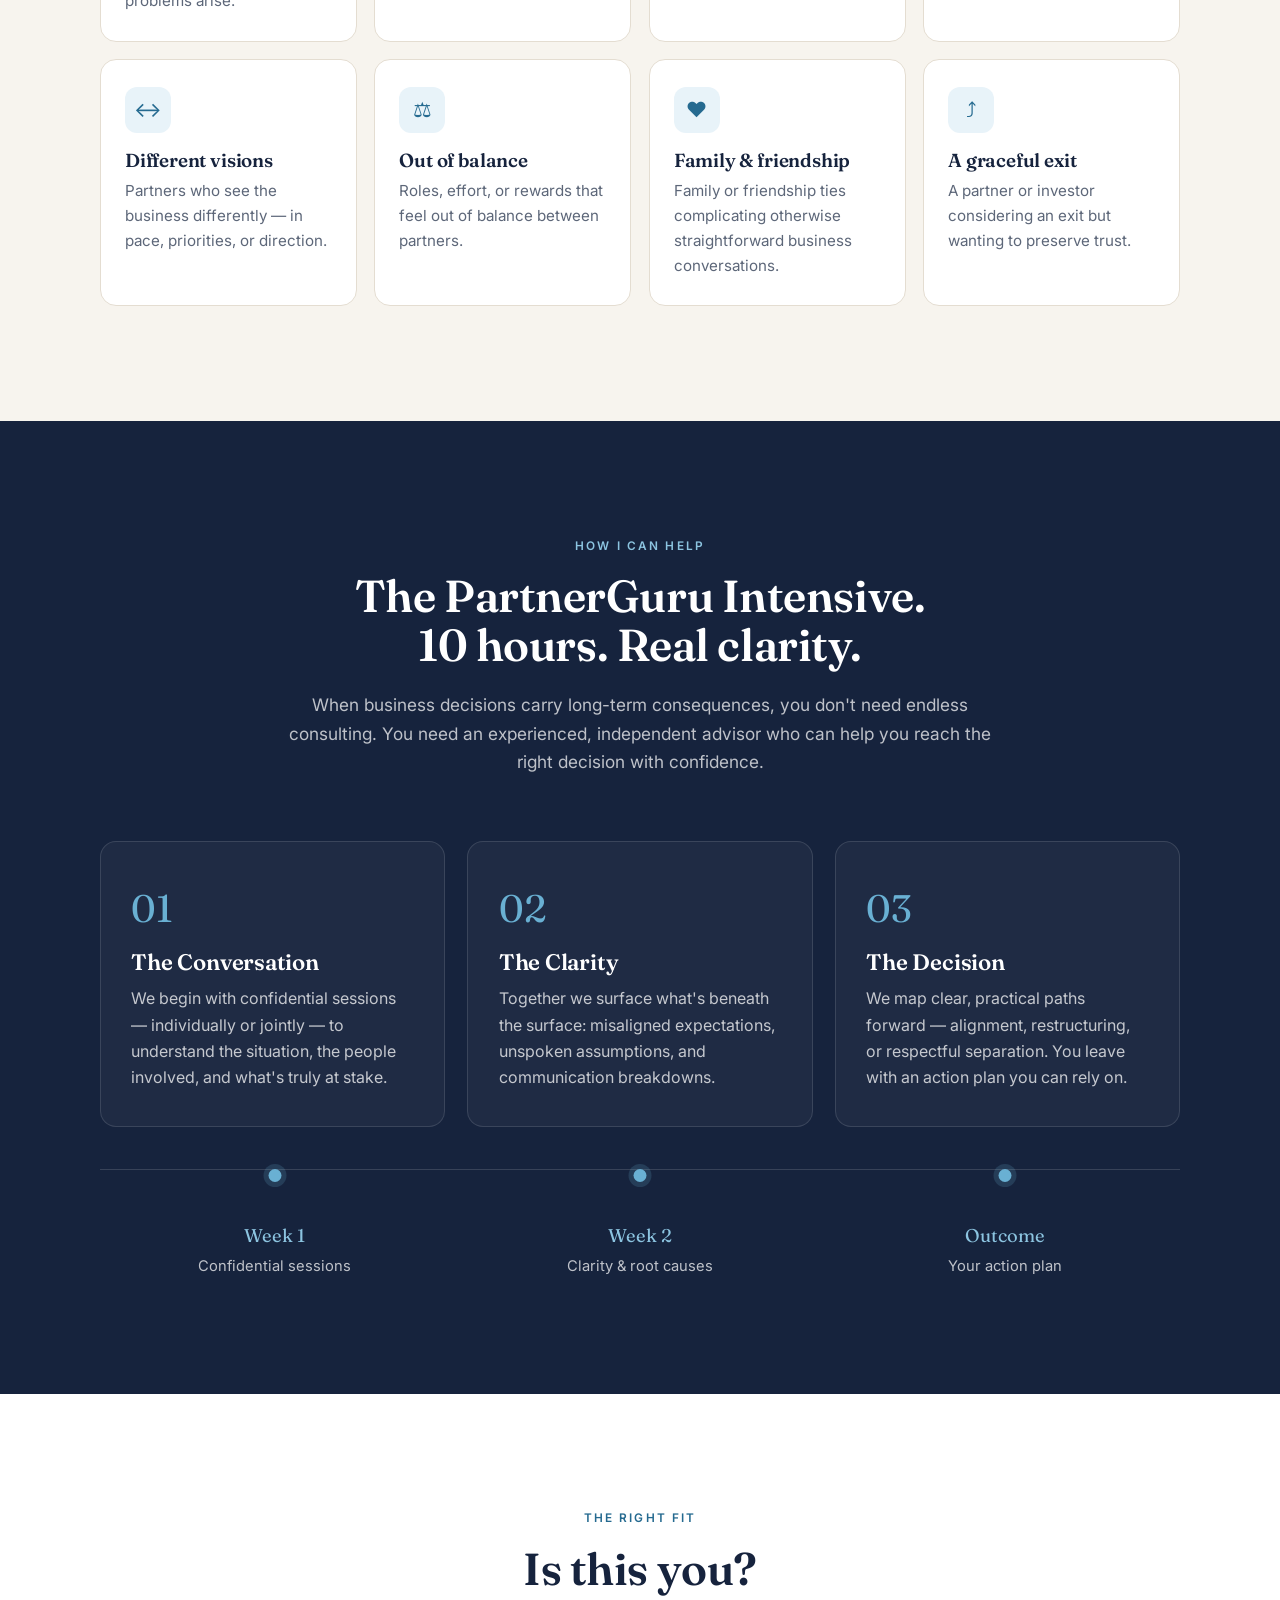
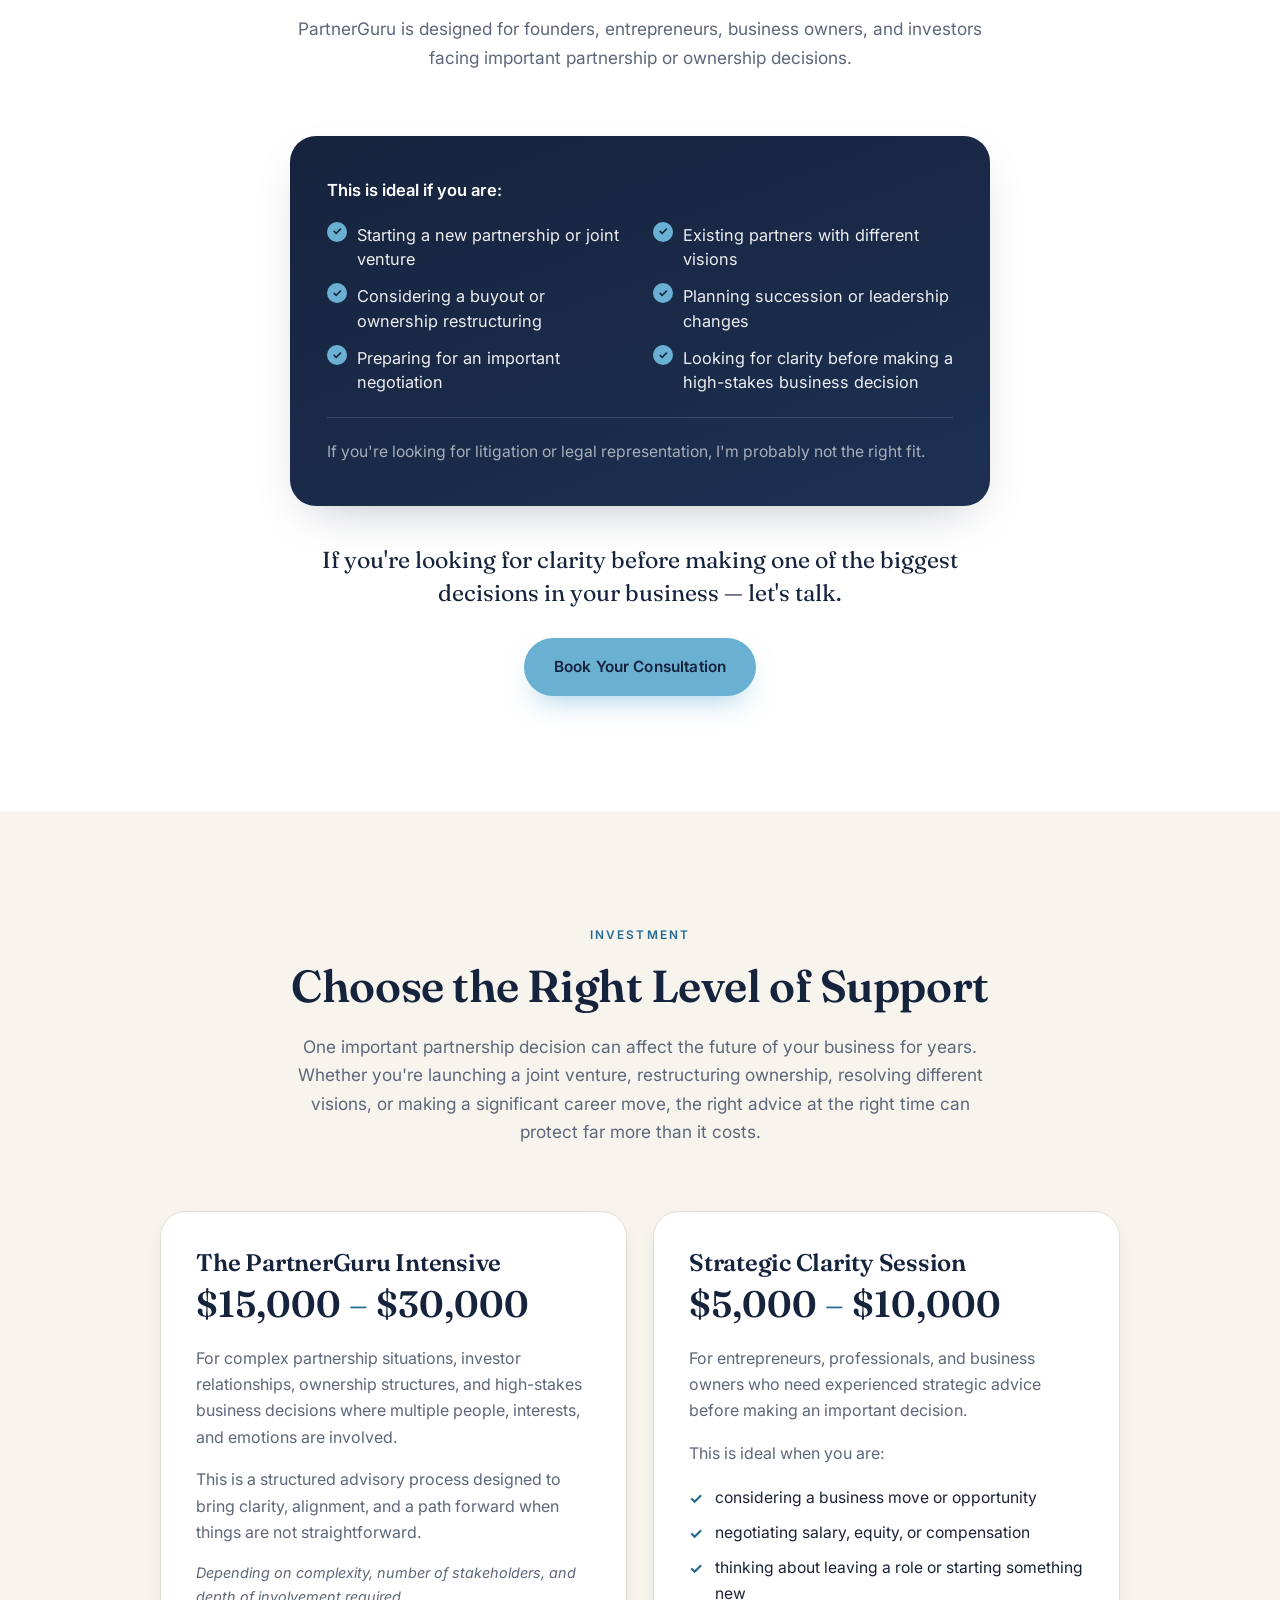
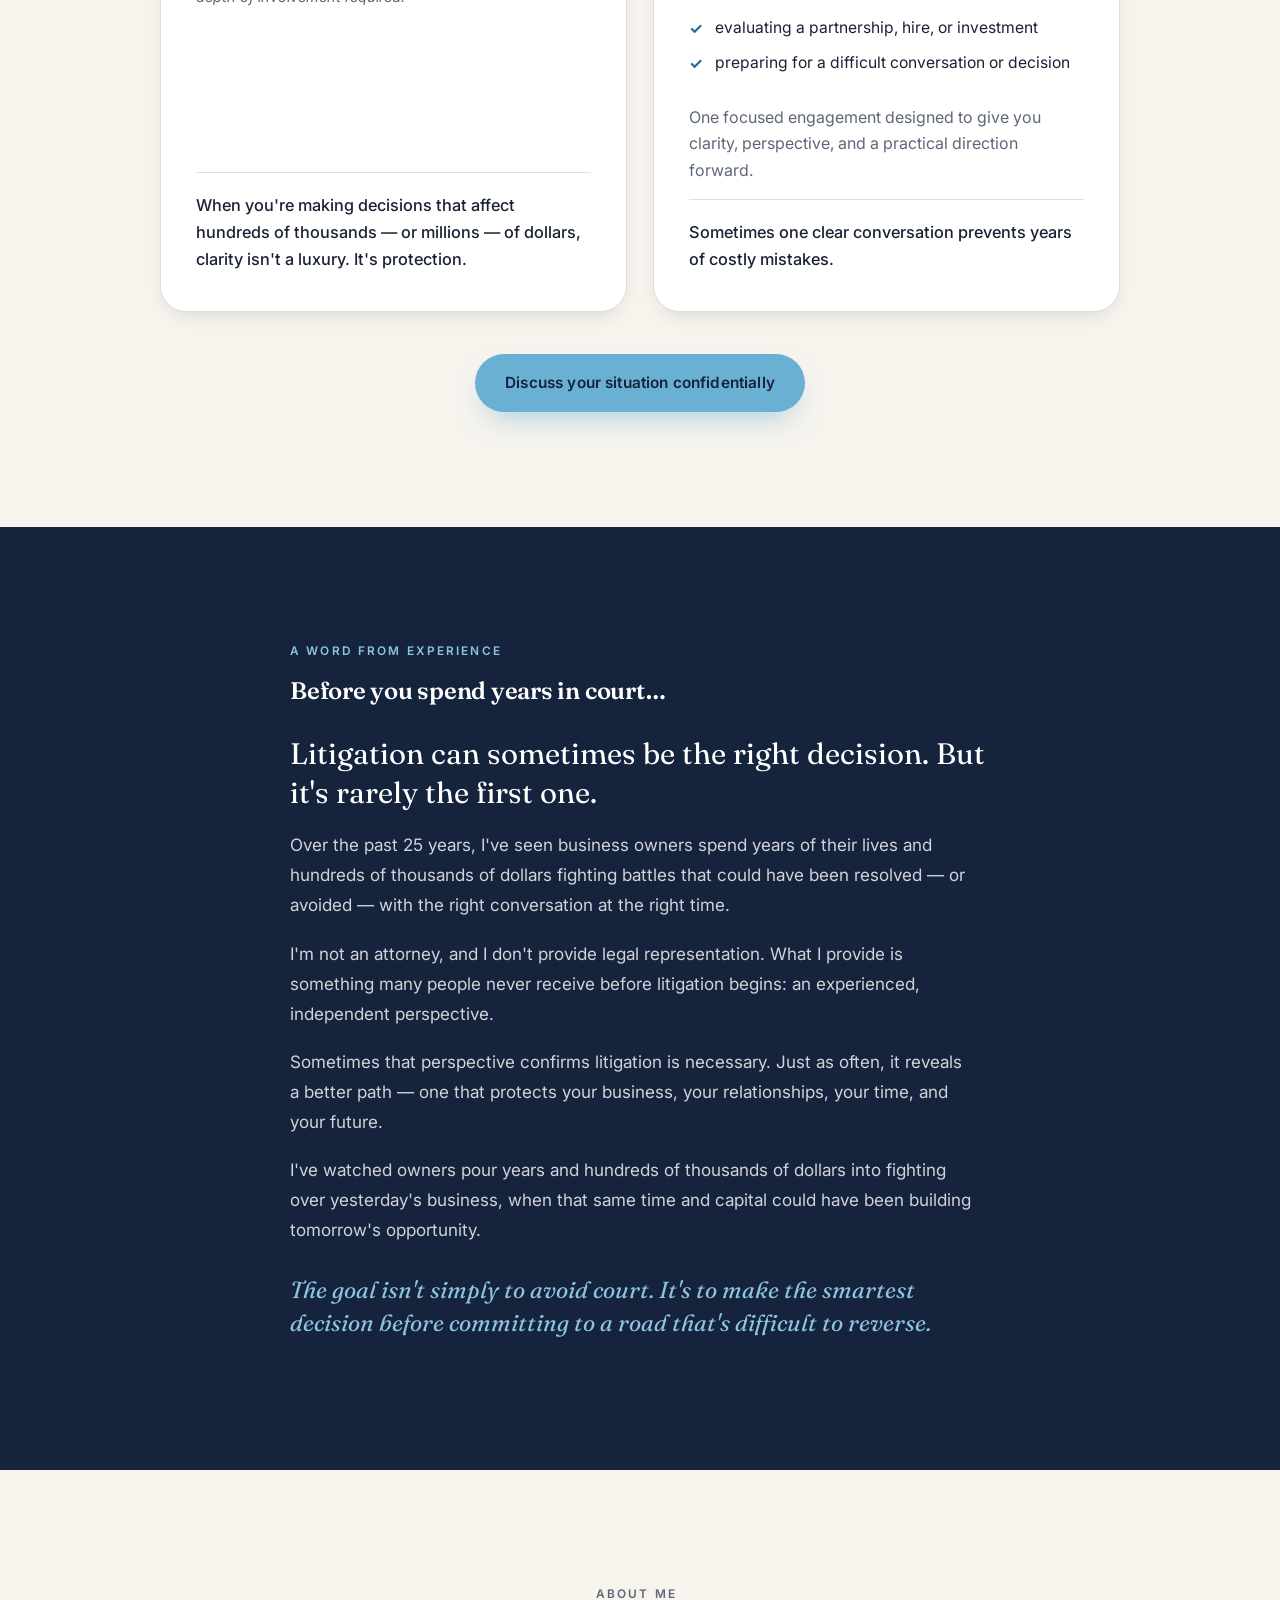
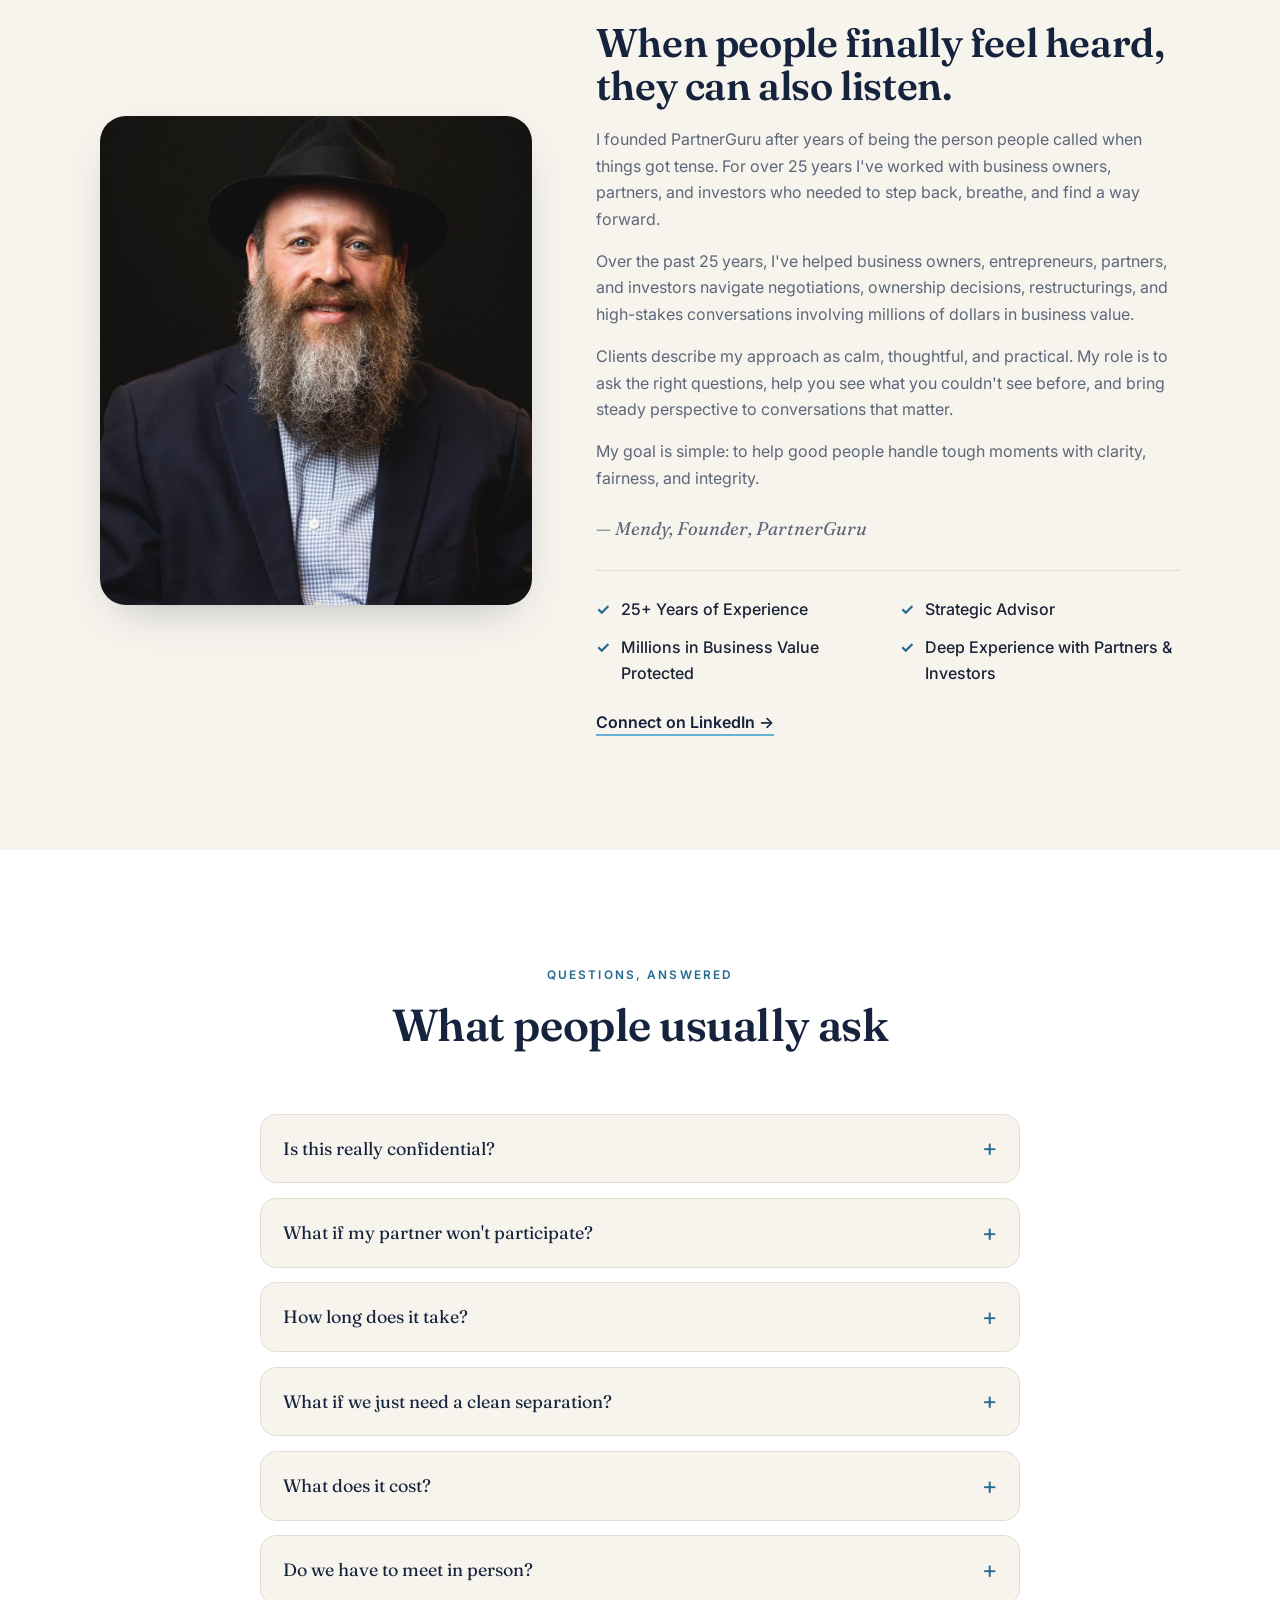
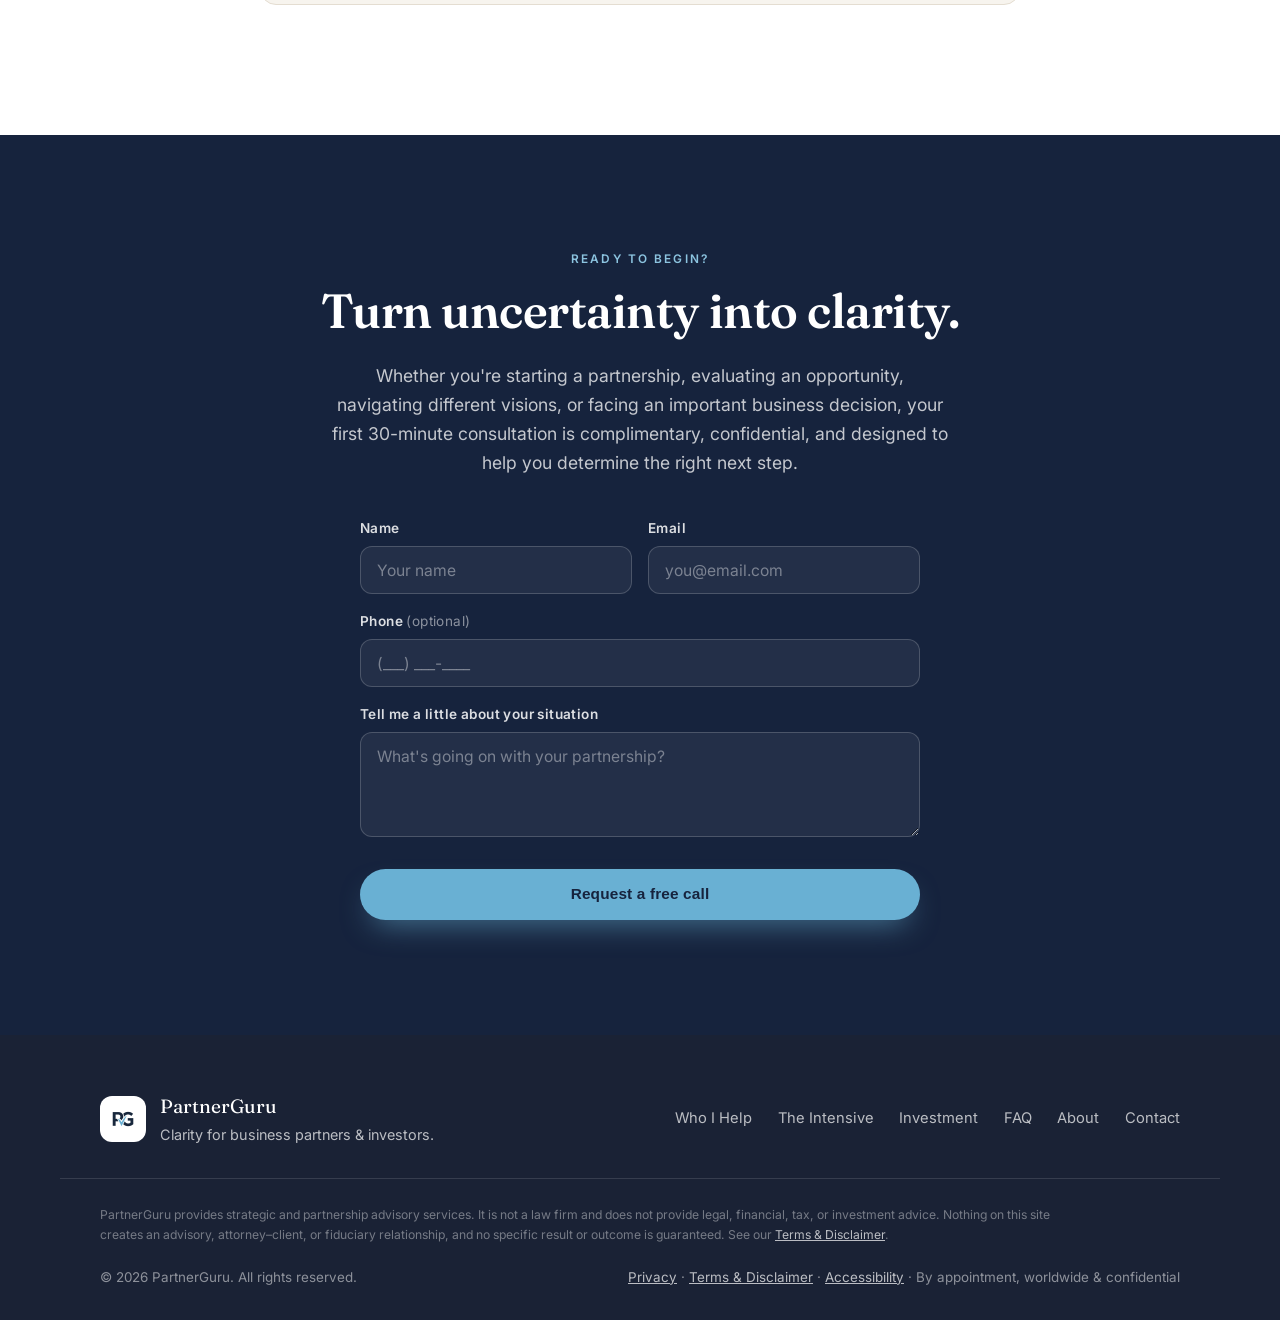
==== commit 9999fafb: "Mobile: even 3-column hero stat strip; tidy comment" ====
--- a/index.html
+++ b/index.html
@@ -271,7 +271,7 @@
       </div>
     </section>
 
-    <!-- ===== Investment / Ways to Work Together ===== -->
+    <!-- ===== Investment / Choose the Right Level of Support ===== -->
     <section class="investment section" id="investment">
       <div class="container">
         <div class="section-head reveal">
--- a/styles.css
+++ b/styles.css
@@ -898,7 +898,9 @@
 
 @media (max-width: 460px) {
   .cards { grid-template-columns: 1fr; }
-  .hero-trust { gap: 1.4rem; }
+  .hero-trust { display: grid; grid-template-columns: repeat(3, 1fr); gap: 1rem 0.6rem; }
+  .hero-trust strong { font-size: 1.2rem; }
+  .hero-trust span { font-size: 0.66rem; letter-spacing: 0.07em; }
   .hero-actions .btn { width: 100%; }
   .brand-mark { width: 44px; height: 44px; }
   .tier { padding: 1.9rem 1.5rem; }
